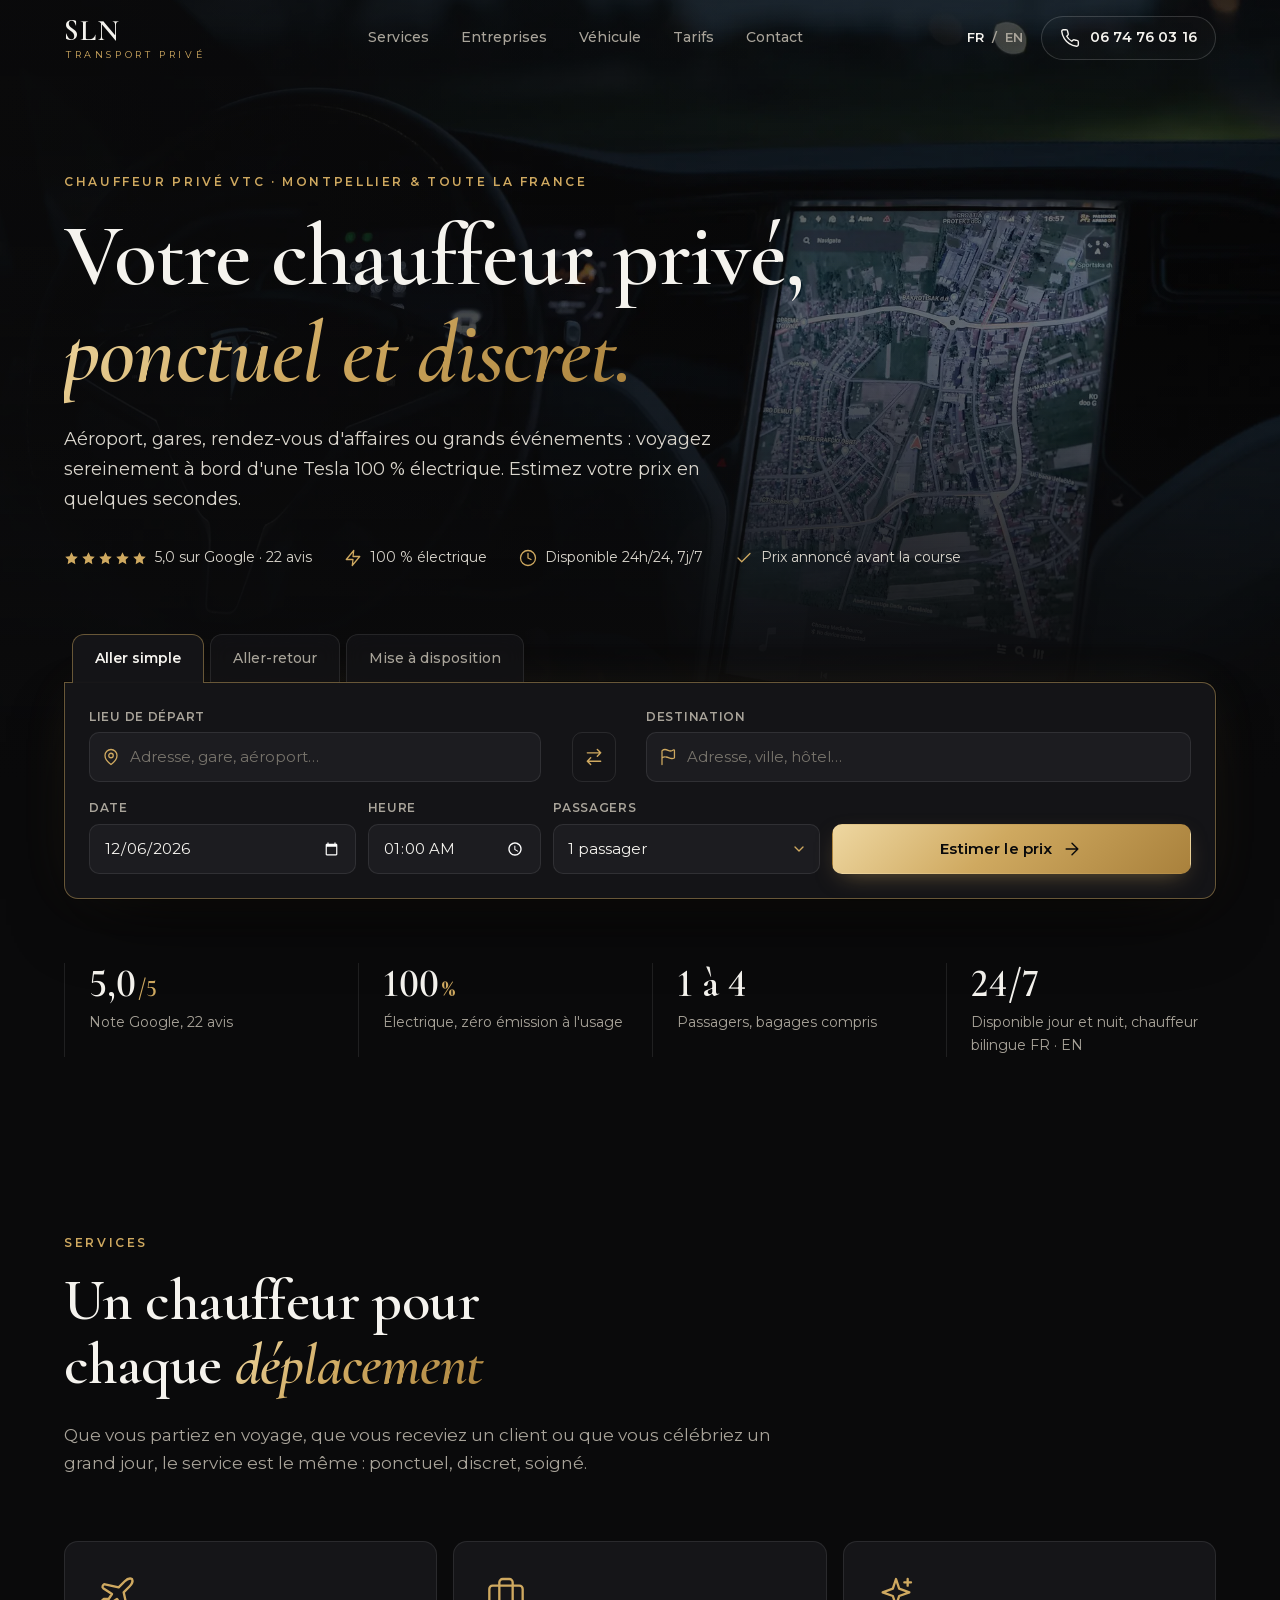
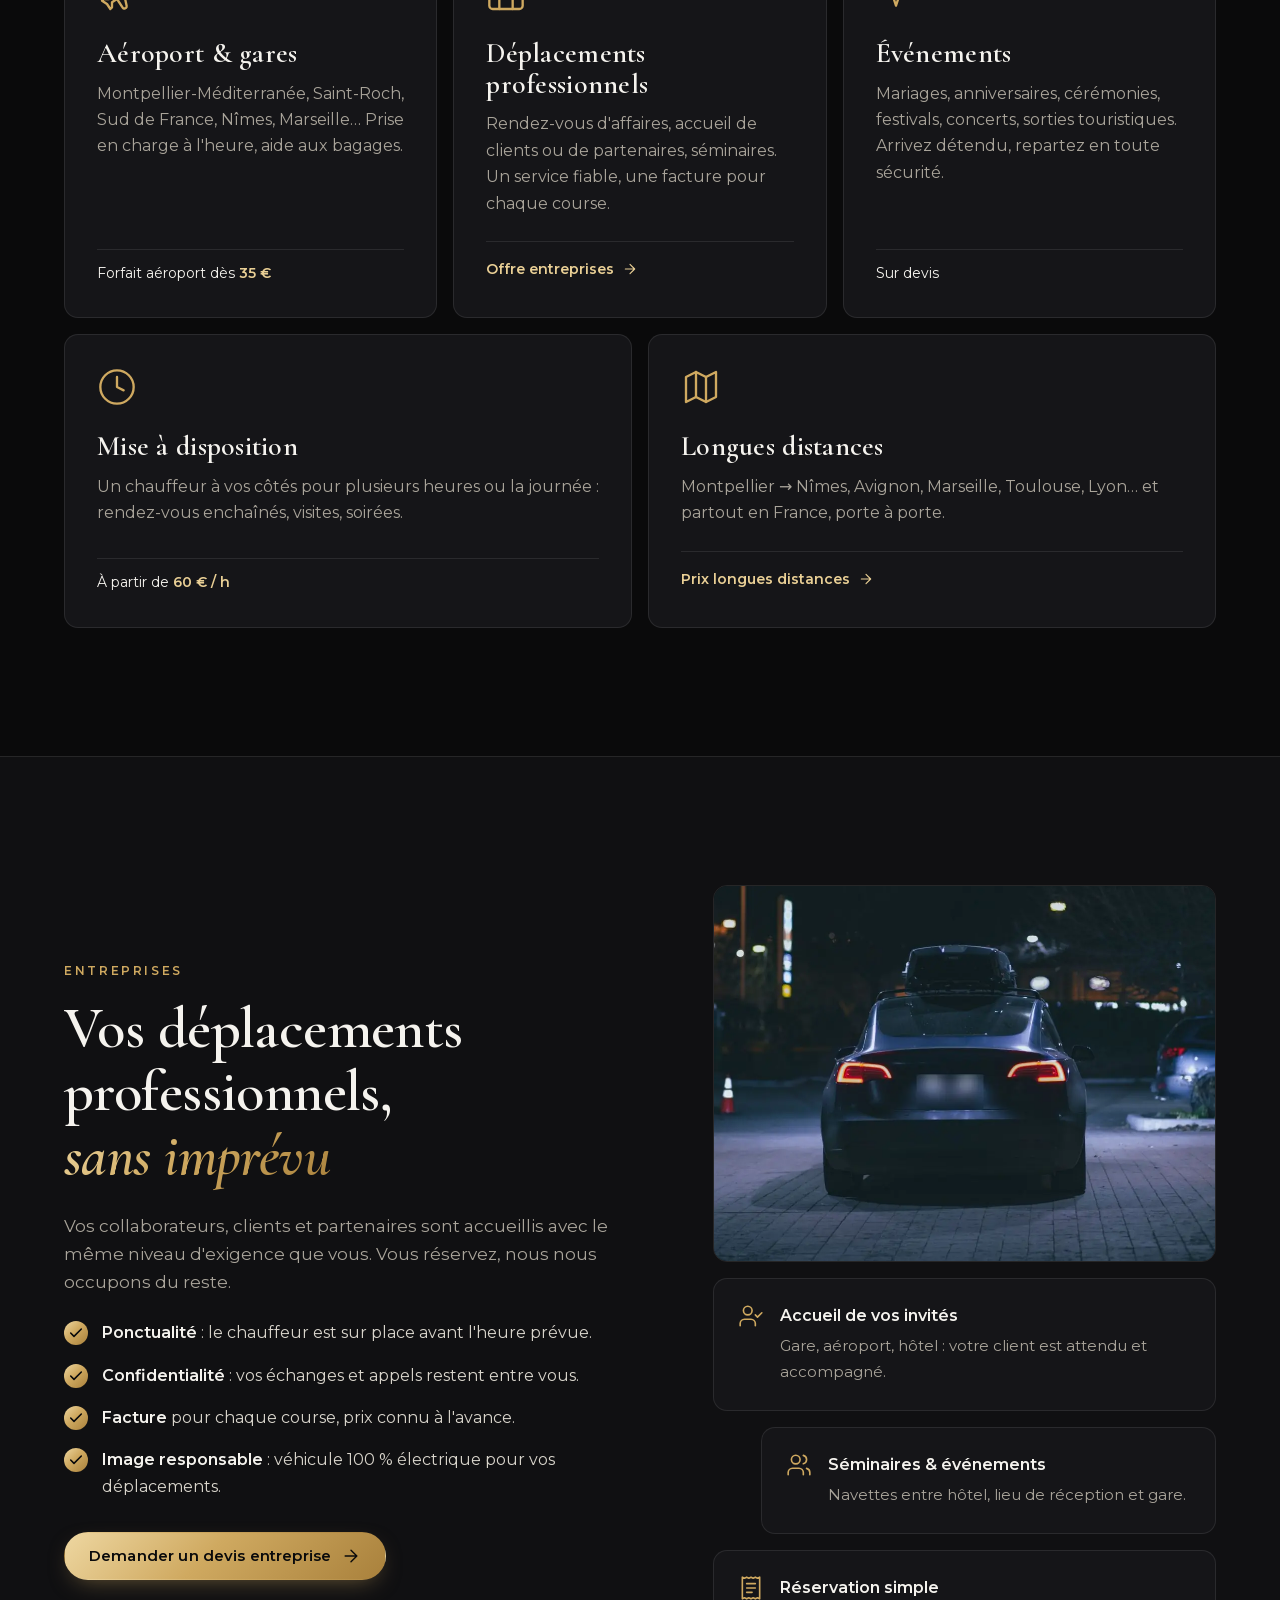
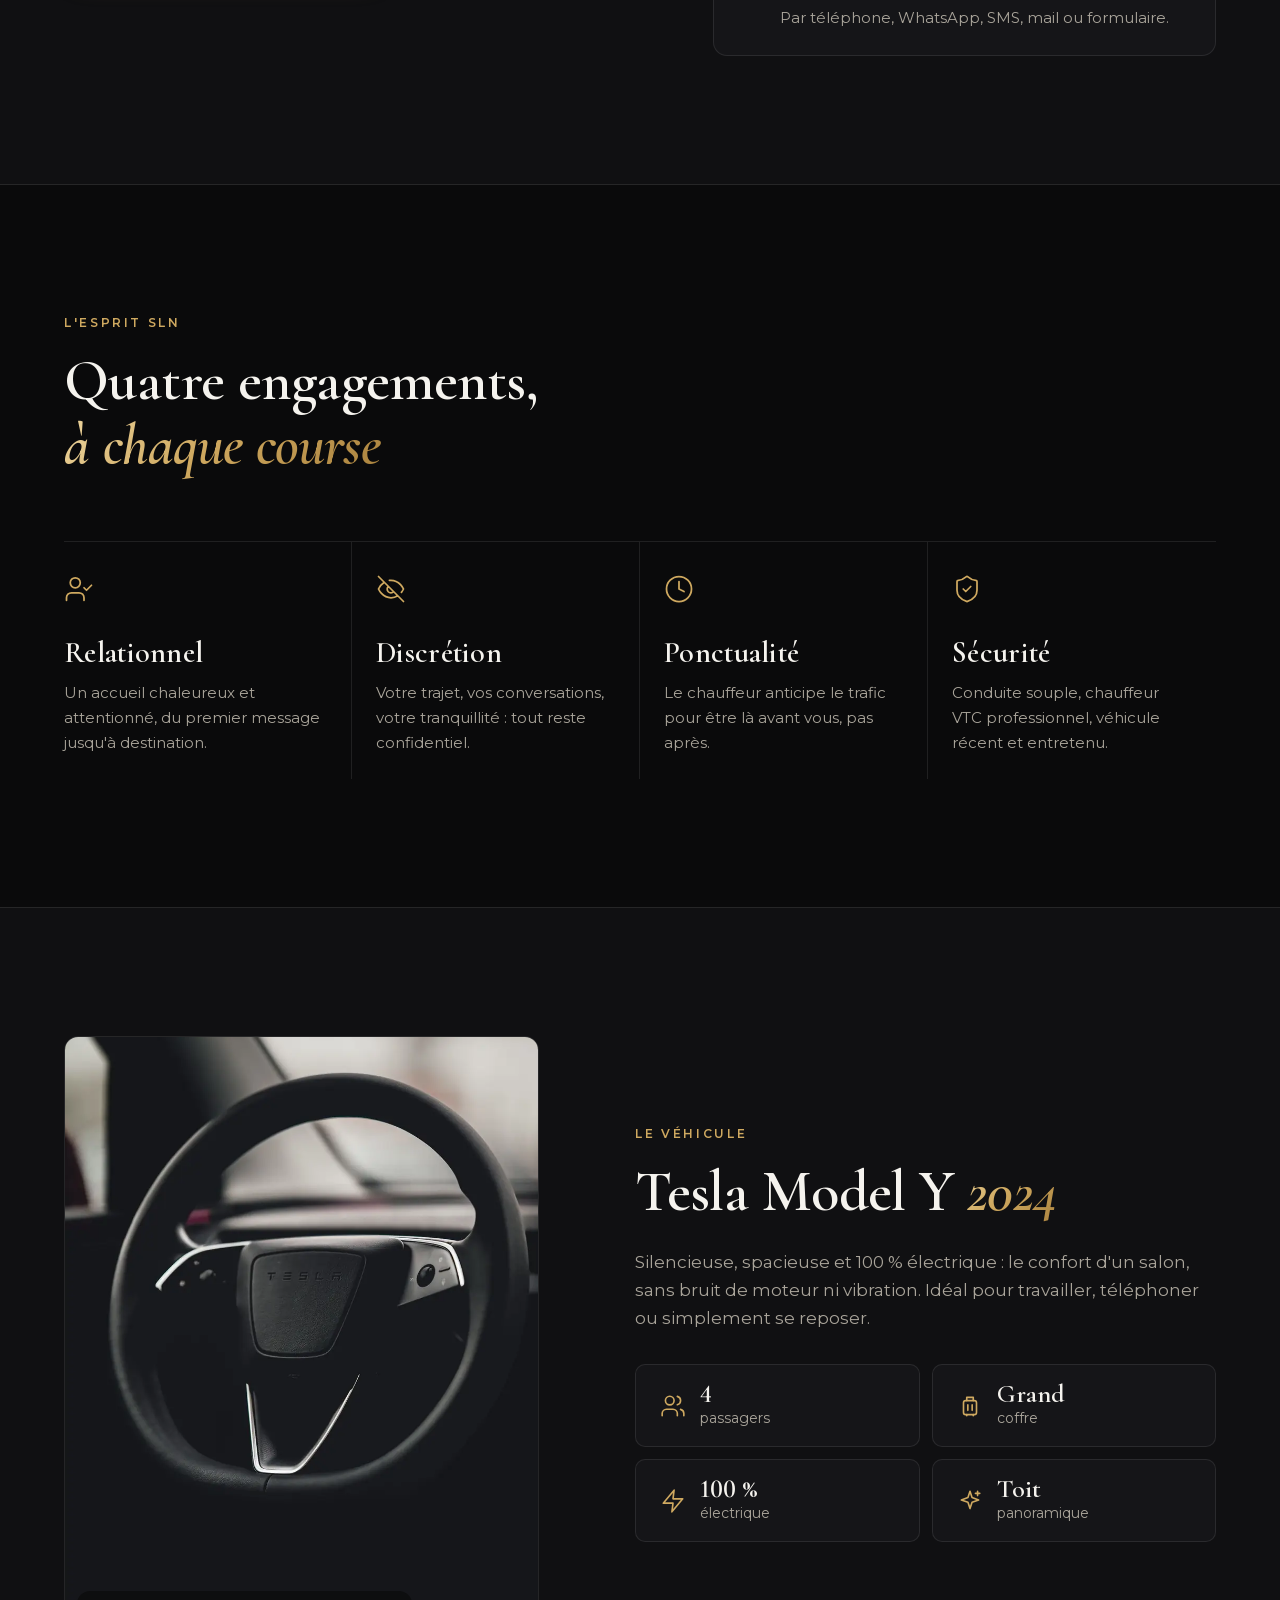
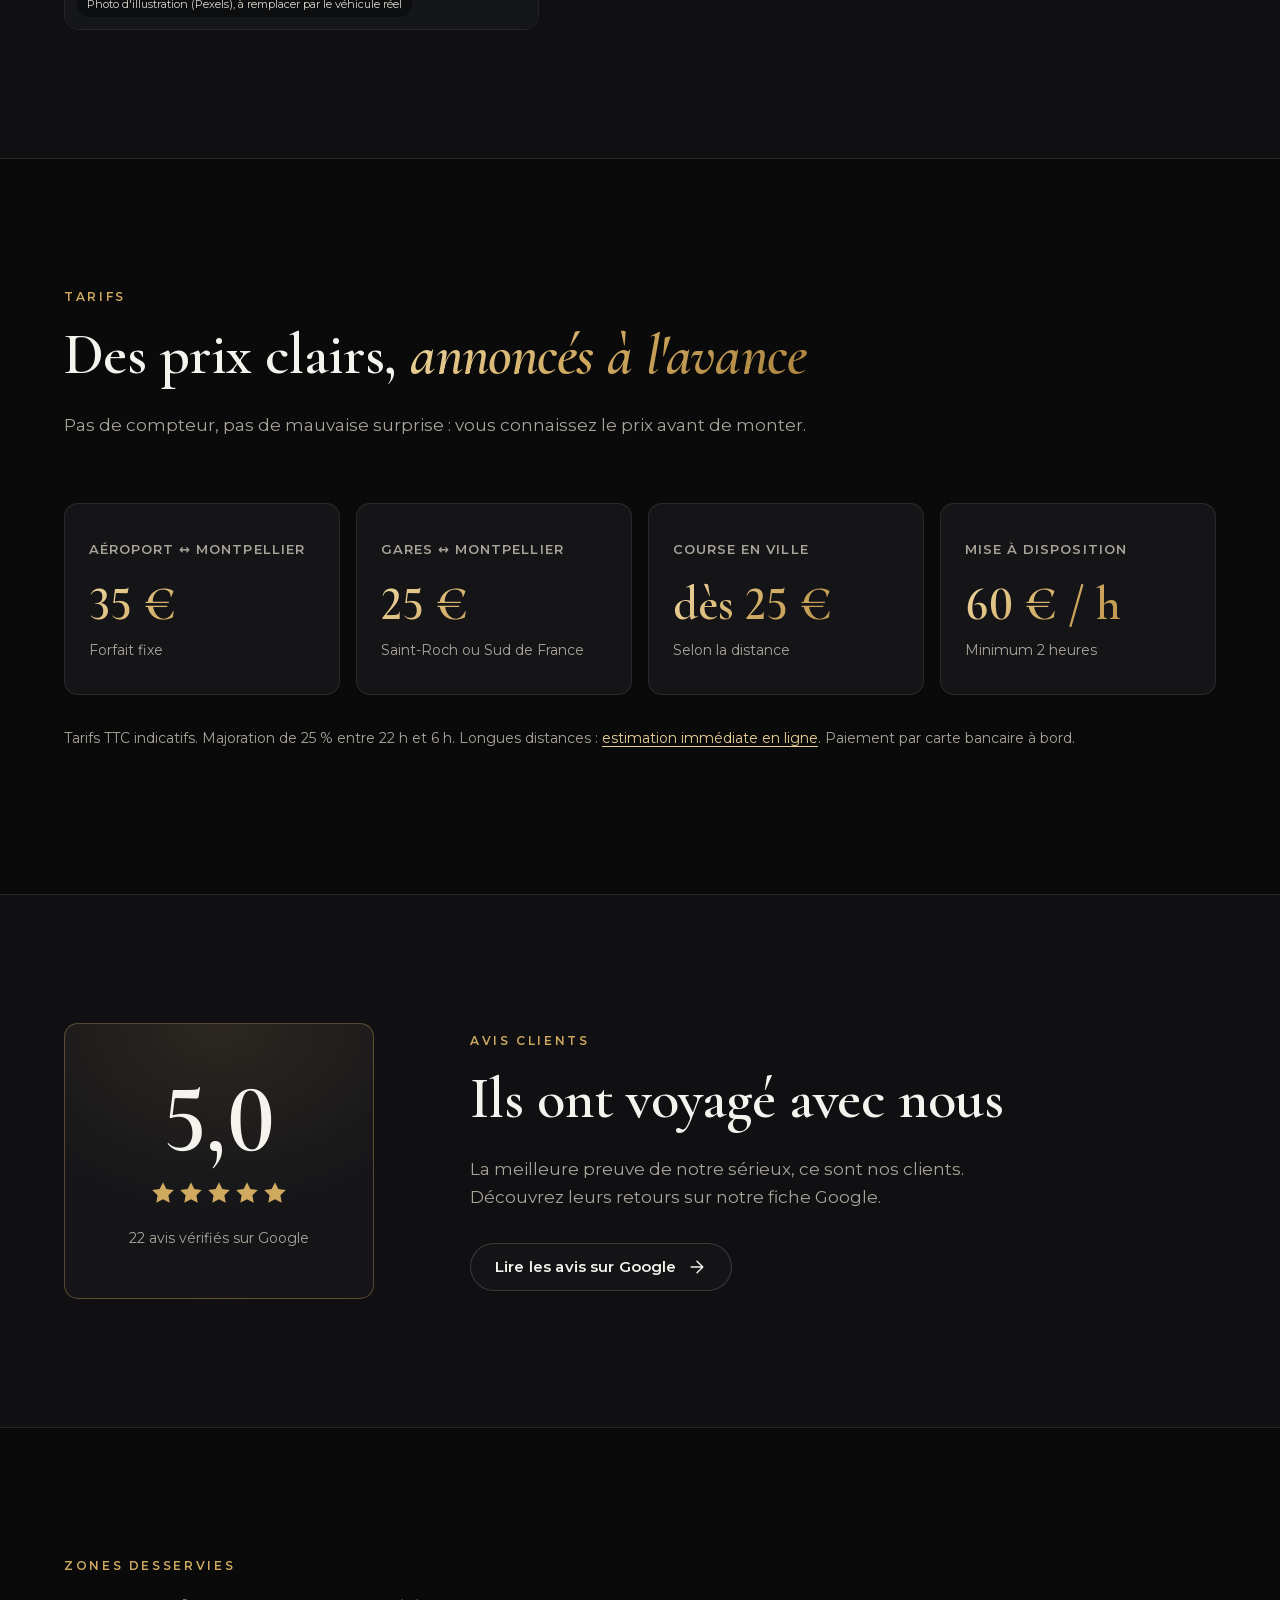
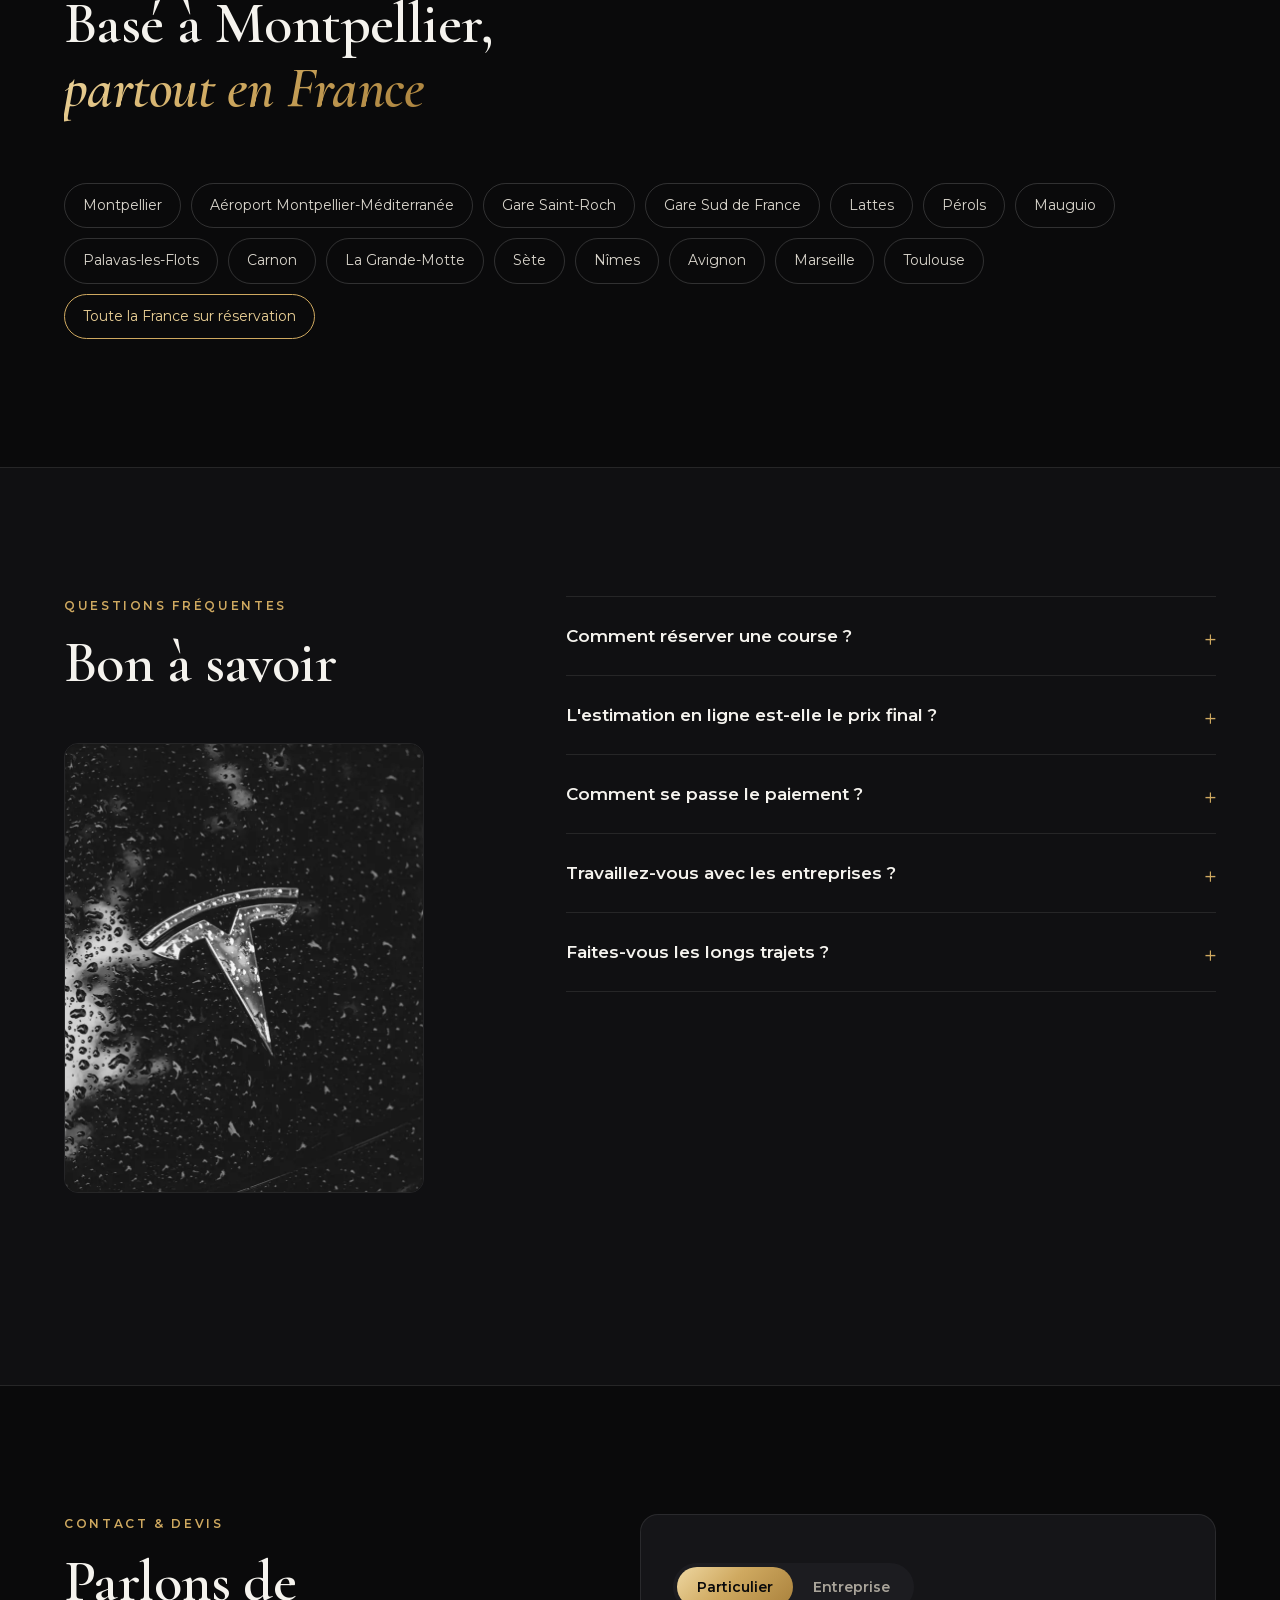
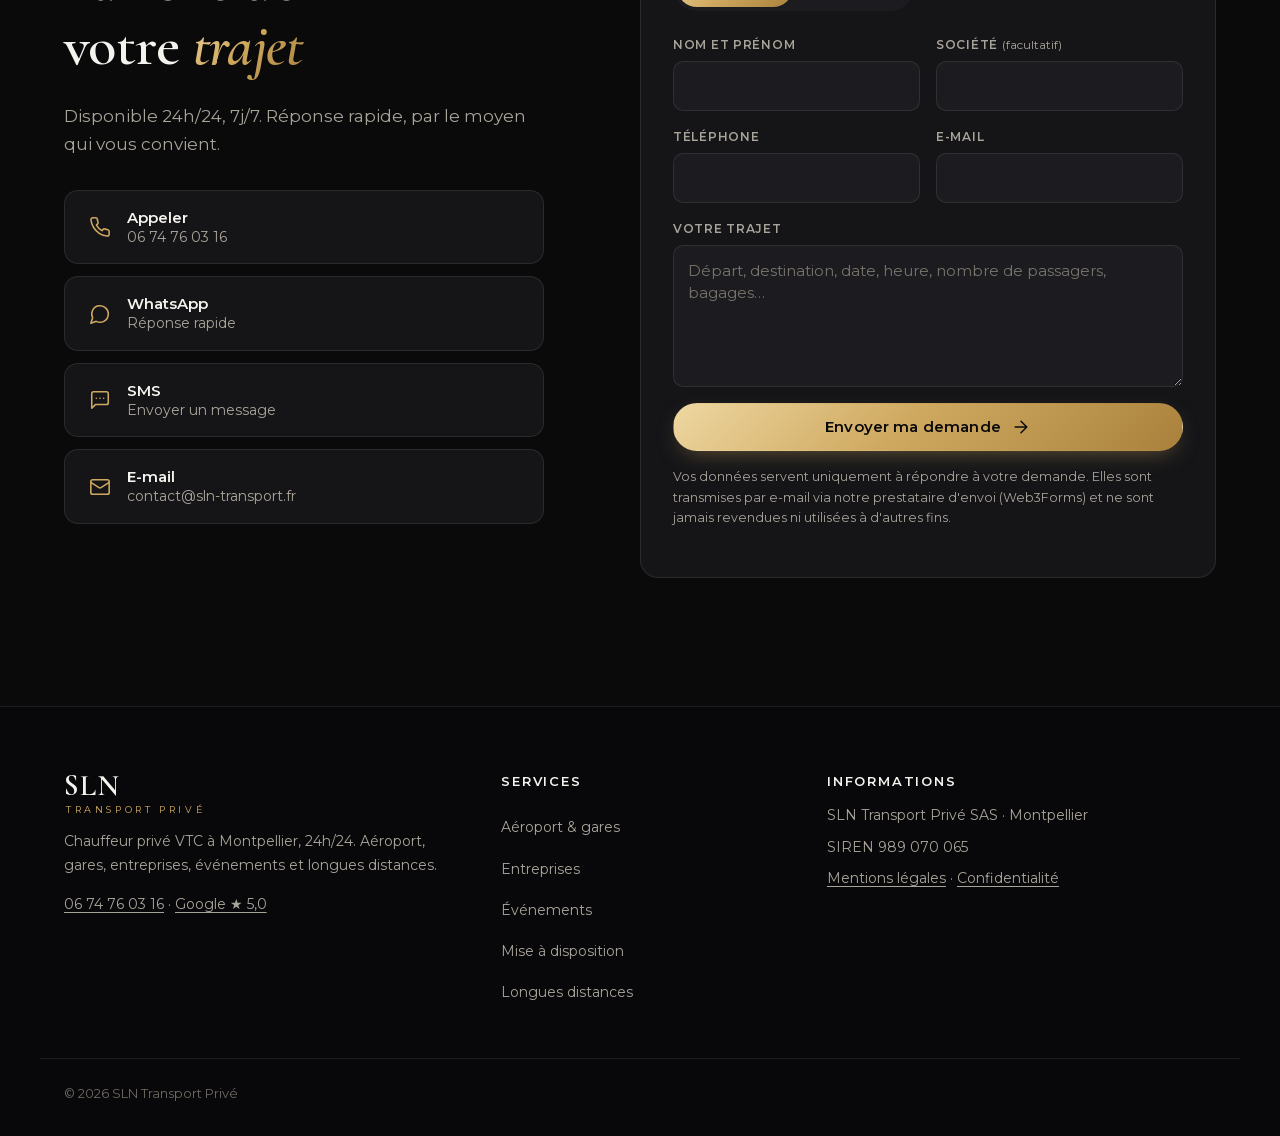
==== index.html @ 9d79cdde "SEO : pages services, mentions légales et confidentialité, données structurées, Open Graph, sitemap," ====
<!doctype html>
<html lang="fr">
<head>
<meta charset="utf-8">
<meta name="viewport" content="width=device-width, initial-scale=1">
<title>VTC Montpellier – Chauffeur privé 24h/24 | SLN Transport Privé</title>
<meta name="description" content="Chauffeur VTC à Montpellier 24h/24 : aéroport (forfait 35 €), gares, entreprises, événements et longues distances en Tesla électrique. Estimez votre prix en ligne.">
<meta name="theme-color" content="#0A0A0B">
<!-- Brouillon en validation : DRAFT = False dans tools/build.py au lancement -->
<meta name="robots" content="noindex, nofollow">
<link rel="canonical" href="https://filbertnkiere.github.io/sln-transport-prive/">
<link rel="alternate" hreflang="fr" href="https://filbertnkiere.github.io/sln-transport-prive/">
<link rel="alternate" hreflang="en" href="https://filbertnkiere.github.io/sln-transport-prive/en/">
<link rel="alternate" hreflang="x-default" href="https://filbertnkiere.github.io/sln-transport-prive/">
<meta property="og:type" content="website">
<meta property="og:site_name" content="SLN Transport Privé">
<meta property="og:locale" content="fr_FR">
<meta property="og:title" content="VTC Montpellier – Chauffeur privé 24h/24 | SLN Transport Privé">
<meta property="og:description" content="Chauffeur VTC à Montpellier 24h/24 : aéroport (forfait 35 €), gares, entreprises, événements et longues distances en Tesla électrique. Estimez votre prix en ligne.">
<meta property="og:url" content="https://filbertnkiere.github.io/sln-transport-prive/">
<meta property="og:image" content="https://filbertnkiere.github.io/sln-transport-prive/img/og-image.jpg">
<meta property="og:image:width" content="1200">
<meta property="og:image:height" content="630">
<meta property="og:image:alt" content="SLN Transport Privé, chauffeur privé VTC à Montpellier">
<meta name="twitter:card" content="summary_large_image">
<link rel="icon" href="favicon.ico" sizes="any">
<link rel="icon" href="favicon.svg" type="image/svg+xml">
<link rel="apple-touch-icon" href="apple-touch-icon.png">
<link rel="manifest" href="site.webmanifest">
<link rel="preload" href="fonts/Montserrat-latin.woff2" as="font" type="font/woff2" crossorigin>
<link rel="preload" href="fonts/CormorantGaramond-latin.woff2" as="font" type="font/woff2" crossorigin>
<link rel="stylesheet" href="css/fonts.css">
<link rel="stylesheet" href="css/style.css">
<link rel="preload" as="image" href="img/hero-mobile.webp" media="(max-width: 900px)">
<link rel="preload" as="image" href="img/hero.webp" media="(min-width: 901px)">
<script type="application/ld+json">
{
 "@context": "https://schema.org",
 "@graph": [
  {
   "@type": "WebSite",
   "@id": "https://filbertnkiere.github.io/sln-transport-prive/#website",
   "url": "https://filbertnkiere.github.io/sln-transport-prive/",
   "name": "SLN Transport Privé",
   "inLanguage": [
    "fr-FR",
    "en"
   ],
   "publisher": {
    "@id": "https://filbertnkiere.github.io/sln-transport-prive/#business"
   }
  },
  {
   "@type": "LocalBusiness",
   "@id": "https://filbertnkiere.github.io/sln-transport-prive/#business",
   "name": "SLN Transport Privé",
   "legalName": "SLN Transport Privé SAS",
   "description": "Chauffeur privé VTC à Montpellier, disponible 24h/24 : transferts aéroport et gares, déplacements professionnels, événements, mise à disposition et longues distances en Tesla Model Y 100 % électrique.",
   "url": "https://filbertnkiere.github.io/sln-transport-prive/",
   "telephone": "+33674760316",
   "image": "https://filbertnkiere.github.io/sln-transport-prive/img/og-image.jpg",
   "logo": "https://filbertnkiere.github.io/sln-transport-prive/img/icon-512.png",
   "priceRange": "€€",
   "currenciesAccepted": "EUR",
   "paymentAccepted": "Carte bancaire",
   "knowsLanguage": [
    "fr",
    "en"
   ],
   "address": {
    "@type": "PostalAddress",
    "addressLocality": "Montpellier",
    "postalCode": "34070",
    "addressRegion": "Occitanie",
    "addressCountry": "FR"
   },
   "geo": {
    "@type": "GeoCoordinates",
    "latitude": 43.6108,
    "longitude": 3.8767
   },
   "openingHoursSpecification": [
    {
     "@type": "OpeningHoursSpecification",
     "dayOfWeek": [
      "Monday",
      "Tuesday",
      "Wednesday",
      "Thursday",
      "Friday",
      "Saturday",
      "Sunday"
     ],
     "opens": "00:00",
     "closes": "23:59"
    }
   ],
   "areaServed": [
    {
     "@type": "City",
     "name": "Montpellier"
    },
    {
     "@type": "City",
     "name": "Lattes"
    },
    {
     "@type": "City",
     "name": "Pérols"
    },
    {
     "@type": "City",
     "name": "Mauguio"
    },
    {
     "@type": "City",
     "name": "Castelnau-le-Lez"
    },
    {
     "@type": "City",
     "name": "Palavas-les-Flots"
    },
    {
     "@type": "City",
     "name": "La Grande-Motte"
    },
    {
     "@type": "City",
     "name": "Sète"
    },
    {
     "@type": "City",
     "name": "Nîmes"
    },
    {
     "@type": "AdministrativeArea",
     "name": "Hérault"
    },
    {
     "@type": "Country",
     "name": "France"
    }
   ],
   "sameAs": [
    "https://share.google/uKCrQxwhXr0P1DarL"
   ],
   "hasOfferCatalog": {
    "@type": "OfferCatalog",
    "name": "Services de chauffeur privé",
    "itemListElement": [
     {
      "@type": "Offer",
      "itemOffered": {
       "@type": "Service",
       "name": "Transfert aéroport Montpellier ↔ Montpellier",
       "url": "https://filbertnkiere.github.io/sln-transport-prive/vtc-aeroport-gare-montpellier/"
      },
      "priceSpecification": {
       "@type": "PriceSpecification",
       "price": 35,
       "priceCurrency": "EUR",
       "minPrice": 35
      }
     },
     {
      "@type": "Offer",
      "itemOffered": {
       "@type": "Service",
       "name": "Transfert gares de Montpellier ↔ Montpellier",
       "url": "https://filbertnkiere.github.io/sln-transport-prive/vtc-aeroport-gare-montpellier/"
      },
      "priceSpecification": {
       "@type": "PriceSpecification",
       "price": 25,
       "priceCurrency": "EUR",
       "minPrice": 25
      }
     },
     {
      "@type": "Offer",
      "itemOffered": {
       "@type": "Service",
       "name": "Course en ville"
      },
      "priceSpecification": {
       "@type": "PriceSpecification",
       "price": 25,
       "priceCurrency": "EUR",
       "minPrice": 25
      }
     },
     {
      "@type": "Offer",
      "itemOffered": {
       "@type": "Service",
       "name": "Mise à disposition d'un chauffeur",
       "url": "https://filbertnkiere.github.io/sln-transport-prive/chauffeur-mise-a-disposition-montpellier/"
      },
      "priceSpecification": {
       "@type": "PriceSpecification",
       "price": 60,
       "priceCurrency": "EUR",
       "minPrice": 60,
       "unitText": "HOUR"
      }
     },
     {
      "@type": "Offer",
      "itemOffered": {
       "@type": "Service",
       "name": "Chauffeur privé pour entreprises",
       "url": "https://filbertnkiere.github.io/sln-transport-prive/chauffeur-prive-entreprise-montpellier/"
      }
     },
     {
      "@type": "Offer",
      "itemOffered": {
       "@type": "Service",
       "name": "Chauffeur pour mariages et événements",
       "url": "https://filbertnkiere.github.io/sln-transport-prive/chauffeur-mariage-evenement-montpellier/"
      }
     },
     {
      "@type": "Offer",
      "itemOffered": {
       "@type": "Service",
       "name": "Transport longue distance",
       "url": "https://filbertnkiere.github.io/sln-transport-prive/vtc-longue-distance-montpellier/"
      }
     }
    ]
   }
  },
  {
   "@type": "FAQPage",
   "mainEntity": [
    {
     "@type": "Question",
     "name": "Comment réserver une course ?",
     "acceptedAnswer": {
      "@type": "Answer",
      "text": "Estimez votre prix en haut de page, puis réservez en un clic sur WhatsApp ou via le formulaire. Vous pouvez aussi appeler, envoyer un SMS ou un e-mail."
     }
    },
    {
     "@type": "Question",
     "name": "L'estimation en ligne est-elle le prix final ?",
     "acceptedAnswer": {
      "@type": "Answer",
      "text": "L'estimation est calculée sur la distance réelle par la route. Le prix définitif vous est confirmé avant la course."
     }
    },
    {
     "@type": "Question",
     "name": "Comment se passe le paiement ?",
     "acceptedAnswer": {
      "@type": "Answer",
      "text": "Par carte bancaire directement à bord, en fin de course."
     }
    },
    {
     "@type": "Question",
     "name": "Travaillez-vous avec les entreprises ?",
     "acceptedAnswer": {
      "@type": "Answer",
      "text": "Oui : rendez-vous d'affaires, accueil de clients, séminaires. Une facture est remise pour chaque course."
     }
    },
    {
     "@type": "Question",
     "name": "Faites-vous les longs trajets ?",
     "acceptedAnswer": {
      "@type": "Answer",
      "text": "Oui, partout en France. Les trajets de plus de 200 km font l'objet d'un devis personnalisé."
     }
    }
   ]
  }
 ]
}
</script>
</head>
<body>

<!-- Icônes (tracé Lucide, licence ISC) -->
<svg width="0" height="0" style="position:absolute" aria-hidden="true">
  <defs>
    <symbol id="i-plane" viewBox="0 0 24 24"><path d="M17.8 19.2 16 11l3.5-3.5C21 6 21.5 4 21 3c-1-.5-3 0-4.5 1.5L13 8 4.8 6.2c-.5-.1-.9.1-1.1.5l-.3.5c-.2.5-.1 1 .3 1.3L9 12l-2 3H4l-1 1 3 2 2 3 1-1v-3l3-2 3.5 5.3c.3.4.8.5 1.3.3l.5-.2c.4-.3.6-.7.5-1.2z"/></symbol>
    <symbol id="i-train" viewBox="0 0 24 24"><rect x="5" y="3" width="14" height="14" rx="3"/><path d="M5 11h14M12 3v8M8 21l2-4M16 21l-2-4"/><circle cx="9" cy="14" r=".6"/><circle cx="15" cy="14" r=".6"/></symbol>
    <symbol id="i-briefcase" viewBox="0 0 24 24"><rect x="2" y="7" width="20" height="14" rx="2"/><path d="M16 21V5a2 2 0 0 0-2-2h-4a2 2 0 0 0-2 2v16"/></symbol>
    <symbol id="i-sparkle" viewBox="0 0 24 24"><path d="M12 3l1.9 5.8L20 11l-6.1 2.2L12 19l-1.9-5.8L4 11l6.1-2.2z"/><path d="M19 3v4M17 5h4"/></symbol>
    <symbol id="i-clock" viewBox="0 0 24 24"><circle cx="12" cy="12" r="10"/><path d="M12 6v6l4 2"/></symbol>
    <symbol id="i-route" viewBox="0 0 24 24"><path d="M3 6l6-3 6 3 6-3v15l-6 3-6-3-6 3z"/><path d="M9 3v15M15 6v15"/></symbol>
    <symbol id="i-phone" viewBox="0 0 24 24"><path d="M22 16.92v3a2 2 0 0 1-2.18 2 19.79 19.79 0 0 1-8.63-3.07 19.5 19.5 0 0 1-6-6 19.79 19.79 0 0 1-3.07-8.67A2 2 0 0 1 4.11 2h3a2 2 0 0 1 2 1.72 12.84 12.84 0 0 0 .7 2.81 2 2 0 0 1-.45 2.11L8.09 9.91a16 16 0 0 0 6 6l1.27-1.27a2 2 0 0 1 2.11-.45 12.84 12.84 0 0 0 2.81.7A2 2 0 0 1 22 16.92z"/></symbol>
    <symbol id="i-chat" viewBox="0 0 24 24"><path d="M7.9 20A9 9 0 1 0 4 16.1L2 22z"/></symbol>
    <symbol id="i-sms" viewBox="0 0 24 24"><path d="M21 15a2 2 0 0 1-2 2H7l-4 4V5a2 2 0 0 1 2-2h14a2 2 0 0 1 2 2z"/><path d="M8 10h.01M12 10h.01M16 10h.01"/></symbol>
    <symbol id="i-mail" viewBox="0 0 24 24"><rect x="2" y="4" width="20" height="16" rx="2"/><path d="m22 7-8.97 5.7a1.94 1.94 0 0 1-2.06 0L2 7"/></symbol>
    <symbol id="i-star" viewBox="0 0 24 24"><path d="M12 2l3.09 6.26L22 9.27l-5 4.87 1.18 6.88L12 17.77l-6.18 3.25L7 14.14 2 9.27l6.91-1.01z"/></symbol>
    <symbol id="i-shield" viewBox="0 0 24 24"><path d="M20 13c0 5-3.5 7.5-7.66 8.95a1 1 0 0 1-.67-.01C7.5 20.5 4 18 4 13V6a1 1 0 0 1 1-1c2 0 4.5-1.2 6.24-2.72a1.17 1.17 0 0 1 1.52 0C14.51 3.81 17 5 19 5a1 1 0 0 1 1 1z"/><path d="m9 12 2 2 4-4"/></symbol>
    <symbol id="i-zap" viewBox="0 0 24 24"><path d="M13 2 3 14h9l-1 8 10-12h-9l1-8z"/></symbol>
    <symbol id="i-users" viewBox="0 0 24 24"><path d="M16 21v-2a4 4 0 0 0-4-4H6a4 4 0 0 0-4 4v2"/><circle cx="9" cy="7" r="4"/><path d="M22 21v-2a4 4 0 0 0-3-3.87M16 3.13a4 4 0 0 1 0 7.75"/></symbol>
    <symbol id="i-luggage" viewBox="0 0 24 24"><rect x="6" y="7" width="12" height="13" rx="2"/><path d="M9 7V4h6v3M10 11v5M14 11v5M9 20v1M15 20v1"/></symbol>
    <symbol id="i-handshake" viewBox="0 0 24 24"><circle cx="9" cy="7" r="4"/><path d="M2 21v-2a4 4 0 0 1 4-4h6a4 4 0 0 1 4 4v2"/><path d="m16 11 2 2 4-4"/></symbol>
    <symbol id="i-eyeoff" viewBox="0 0 24 24"><path d="M9.88 9.88a3 3 0 1 0 4.24 4.24M10.73 5.08A10.43 10.43 0 0 1 12 5c7 0 10 7 10 7a13.16 13.16 0 0 1-1.67 2.68M6.61 6.61A13.53 13.53 0 0 0 2 12s3 7 10 7a9.74 9.74 0 0 0 5.39-1.61M2 2l20 20"/></symbol>
    <symbol id="i-check" viewBox="0 0 24 24"><path d="M20 6 9 17l-5-5"/></symbol>
    <symbol id="i-arrow" viewBox="0 0 24 24"><path d="M5 12h14M12 5l7 7-7 7"/></symbol>
    <symbol id="i-pin" viewBox="0 0 24 24"><path d="M20 10c0 6-8 12-8 12s-8-6-8-12a8 8 0 0 1 16 0z"/><circle cx="12" cy="10" r="3"/></symbol>
    <symbol id="i-flag" viewBox="0 0 24 24"><path d="M4 22V4a1 1 0 0 1 .4-.8A6 6 0 0 1 8 2c3 0 5 2 7.33 2q2 0 3.67-1.33a1 1 0 0 1 1.6.8v9.06a1 1 0 0 1-.4.8A6 6 0 0 1 16.67 14C14.33 14 12.33 12 9.33 12A6 6 0 0 0 4 13.33"/></symbol>
    <symbol id="i-swap" viewBox="0 0 24 24"><path d="m21 16-4 4-4-4M17 20V4M3 8l4-4 4 4M7 4v16"/></symbol>
    <symbol id="i-receipt" viewBox="0 0 24 24"><path d="M4 2v20l2-1 2 1 2-1 2 1 2-1 2 1 2-1 2 1V2l-2 1-2-1-2 1-2-1-2 1-2-1-2 1z"/><path d="M16 8H8M16 12H8M13 16H8"/></symbol>
    <symbol id="i-menu" viewBox="0 0 24 24"><path d="M4 7h16M4 12h16M4 17h16"/></symbol>
    <symbol id="i-x" viewBox="0 0 24 24"><path d="M18 6 6 18M6 6l12 12"/></symbol>
  </defs>
</svg>

<a class="skip" href="#contenu">Aller au contenu</a>

<!-- ============ EN-TÊTE ============ -->
<header class="site-header" id="top">
  <div class="container header-inner">
    <a href="./" class="brand" aria-label="SLN Transport Privé, retour à l'accueil">
      <span class="brand-mark">SLN</span>
      <span class="brand-sub">Transport Privé</span>
    </a>
    <nav class="main-nav" id="main-nav" aria-label="Navigation principale">
      <a href="#services">Services</a>
      <a href="#entreprises">Entreprises</a>
      <a href="#vehicule">Véhicule</a>
      <a href="#tarifs">Tarifs</a>
      <a href="#contact">Contact</a>
    </nav>
    <div class="header-actions">
      <div class="lang" role="group" aria-label="Langue">
        <a href="./" lang="fr" hreflang="fr" aria-current="true">FR</a>
        <span aria-hidden="true">/</span>
        <a href="en/" lang="en" hreflang="en">EN</a>
      </div>
      <a class="btn btn-outline btn-sm js-tel" href="tel:+33674760316">
        <svg class="ic" aria-hidden="true"><use href="#i-phone"/></svg><span class="js-tel-label">06 74 76 03 16</span>
      </a>
      <button class="menu-toggle" type="button" aria-controls="main-nav" aria-expanded="false" aria-label="Ouvrir le menu">
        <svg class="ic" aria-hidden="true"><use href="#i-menu"/></svg>
      </button>
    </div>
  </div>
</header>

<main id="contenu">

<!-- ============ HERO + RÉSERVATION ============ -->
<section class="hero" aria-labelledby="hero-title">
  <div class="hero-media" aria-hidden="true"></div>
  <div class="container hero-content">
    <p class="eyebrow">Chauffeur privé VTC · Montpellier &amp; toute la France</p>
    <h1 id="hero-title">Votre chauffeur privé,<br><em class="gold">ponctuel et discret.</em></h1>
    <p class="hero-lead">Aéroport, gares, rendez-vous d'affaires ou grands événements : voyagez sereinement à bord d'une Tesla 100&nbsp;% électrique. Estimez votre prix en quelques secondes.</p>
    <ul class="hero-proof" aria-label="Engagements">
      <li><span class="stars" aria-hidden="true"><svg><use href="#i-star"/></svg><svg><use href="#i-star"/></svg><svg><use href="#i-star"/></svg><svg><use href="#i-star"/></svg><svg><use href="#i-star"/></svg></span> 5,0 sur Google · 22 avis</li>
      <li><svg class="ic" aria-hidden="true"><use href="#i-zap"/></svg>100 % électrique</li>
      <li><svg class="ic" aria-hidden="true"><use href="#i-clock"/></svg>Disponible 24h/24, 7j/7</li>
      <li><svg class="ic" aria-hidden="true"><use href="#i-check"/></svg>Prix annoncé avant la course</li>
    </ul>
  </div>

  <!-- Module d'estimation -->
  <div class="container booking-wrap" id="reserver">
    <div class="booking">
      <div class="booking-tabs" role="tablist" aria-label="Type de trajet">
        <button role="tab" type="button" id="tab-simple" aria-selected="true" aria-controls="booking-form" data-mode="simple">Aller simple</button>
        <button role="tab" type="button" id="tab-retour" aria-selected="false" aria-controls="booking-form" data-mode="retour" tabindex="-1">Aller-retour</button>
        <button role="tab" type="button" id="tab-dispo" aria-selected="false" aria-controls="booking-form" data-mode="dispo" tabindex="-1">Mise à disposition</button>
      </div>

      <form class="booking-panel" id="booking-form" role="tabpanel" aria-labelledby="tab-simple" novalidate>
        <div class="b-grid">
          <div class="field field-addr">
            <label for="from">Lieu de départ</label>
            <div class="combo">
              <svg class="ic field-ic" aria-hidden="true"><use href="#i-pin"/></svg>
              <input id="from" name="from" type="text" autocomplete="off" placeholder="Adresse, gare, aéroport…" role="combobox" aria-autocomplete="list" aria-expanded="false" aria-controls="from-list" required>
              <ul class="combo-list" id="from-list" role="listbox" aria-label="Suggestions de départ"></ul>
            </div>
          </div>

          <button type="button" class="swap" id="swap" aria-label="Inverser départ et destination">
            <svg class="ic" aria-hidden="true"><use href="#i-swap"/></svg>
          </button>

          <div class="field field-addr" data-hide="dispo">
            <label for="to">Destination</label>
            <div class="combo">
              <svg class="ic field-ic" aria-hidden="true"><use href="#i-flag"/></svg>
              <input id="to" name="to" type="text" autocomplete="off" placeholder="Adresse, ville, hôtel…" role="combobox" aria-autocomplete="list" aria-expanded="false" aria-controls="to-list" required>
              <ul class="combo-list" id="to-list" role="listbox" aria-label="Suggestions de destination"></ul>
            </div>
          </div>

          <div class="field field-hours" data-show="dispo" hidden>
            <label for="hours">Durée</label>
            <select id="hours" name="hours">
              <option value="2">2 heures</option>
              <option value="3">3 heures</option>
              <option value="4">Demi-journée (4 h)</option>
              <option value="6">6 heures</option>
              <option value="8">Journée (8 h)</option>
            </select>
          </div>

          <div class="field field-date">
            <label for="date">Date</label>
            <input id="date" name="date" type="date" required>
          </div>
          <div class="field field-time">
            <label for="time">Heure</label>
            <input id="time" name="time" type="time" step="300" required>
          </div>

          <div class="field field-date" data-show="retour" hidden>
            <label for="date2">Date retour</label>
            <input id="date2" name="date2" type="date">
          </div>
          <div class="field field-time" data-show="retour" hidden>
            <label for="time2">Heure retour</label>
            <input id="time2" name="time2" type="time" step="300">
          </div>

          <div class="field field-pax">
            <label for="pax">Passagers</label>
            <select id="pax" name="pax">
              <option value="1">1 passager</option>
              <option value="2">2 passagers</option>
              <option value="3">3 passagers</option>
              <option value="4">4 passagers</option>
            </select>
          </div>

          <button type="submit" class="btn btn-gold b-submit" id="estimate-btn">
            <span>Estimer le prix</span>
            <svg class="ic" aria-hidden="true"><use href="#i-arrow"/></svg>
          </button>
        </div>

        <p class="b-error" id="b-error" role="alert" hidden></p>

        <div class="b-result" id="b-result" aria-live="polite" hidden>
          <div class="r-price">
            <span class="r-label">Estimation</span>
            <strong id="r-amount">—</strong>
            <span class="r-meta" id="r-meta"></span>
          </div>
          <div class="r-actions">
            <a class="btn btn-gold" id="r-whatsapp" href="#" target="_blank" rel="noopener">
              <svg class="ic" aria-hidden="true"><use href="#i-chat"/></svg>Réserver sur WhatsApp
            </a>
            <a class="btn btn-outline" id="r-form" href="#contact">Envoyer une demande</a>
          </div>
          <p class="r-note" id="r-note">Estimation indicative TTC. Le prix définitif vous est confirmé avant la course.</p>
        </div>
      </form>
    </div>
  </div>
</section>

<!-- ============ BANDEAU CONFIANCE ============ -->
<section class="trust" aria-label="Pourquoi nous faire confiance">
  <div class="container trust-grid">
    <div><strong>5,0<span>/5</span></strong><p>Note Google, 22 avis</p></div>
    <div><strong>100<span>%</span></strong><p>Électrique, zéro émission à l'usage</p></div>
    <div><strong>1 à 4</strong><p>Passagers, bagages compris</p></div>
    <div><strong>24/7</strong><p>Disponible jour et nuit, chauffeur bilingue FR · EN</p></div>
  </div>
</section>

<!-- ============ SERVICES ============ -->
<section class="section" id="services" aria-labelledby="services-title">
  <div class="container">
    <header class="section-head reveal">
      <p class="eyebrow">Services</p>
      <h2 id="services-title">Un chauffeur pour chaque <em class="gold">déplacement</em></h2>
      <p>Que vous partiez en voyage, que vous receviez un client ou que vous célébriez un grand jour, le service est le même : ponctuel, discret, soigné.</p>
    </header>

    <div class="services-grid">
      <article class="card service reveal">
        <svg class="card-ic" aria-hidden="true"><use href="#i-plane"/></svg>
        <h3><a class="card-link" href="vtc-aeroport-gare-montpellier/">Aéroport &amp; gares</a></h3>
        <p>Montpellier-Méditerranée, Saint-Roch, Sud de France, Nîmes, Marseille… Prise en charge à l'heure, aide aux bagages.</p>
        <p class="price-tag">Forfait aéroport dès <b>35 €</b></p>
      </article>
      <article class="card service reveal">
        <svg class="card-ic" aria-hidden="true"><use href="#i-briefcase"/></svg>
        <h3><a class="card-link" href="chauffeur-prive-entreprise-montpellier/">Déplacements professionnels</a></h3>
        <p>Rendez-vous d'affaires, accueil de clients ou de partenaires, séminaires. Un service fiable, une facture pour chaque course.</p>
        <a class="link-arrow" href="chauffeur-prive-entreprise-montpellier/">Offre entreprises <svg class="ic" aria-hidden="true"><use href="#i-arrow"/></svg></a>
      </article>
      <article class="card service reveal">
        <svg class="card-ic" aria-hidden="true"><use href="#i-sparkle"/></svg>
        <h3><a class="card-link" href="chauffeur-mariage-evenement-montpellier/">Événements</a></h3>
        <p>Mariages, anniversaires, cérémonies, festivals, concerts, sorties touristiques. Arrivez détendu, repartez en toute sécurité.</p>
        <p class="price-tag">Sur devis</p>
      </article>
      <article class="card service reveal">
        <svg class="card-ic" aria-hidden="true"><use href="#i-clock"/></svg>
        <h3><a class="card-link" href="chauffeur-mise-a-disposition-montpellier/">Mise à disposition</a></h3>
        <p>Un chauffeur à vos côtés pour plusieurs heures ou la journée : rendez-vous enchaînés, visites, soirées.</p>
        <p class="price-tag">À partir de <b>60 € / h</b></p>
      </article>
      <article class="card service reveal">
        <svg class="card-ic" aria-hidden="true"><use href="#i-route"/></svg>
        <h3><a class="card-link" href="vtc-longue-distance-montpellier/">Longues distances</a></h3>
        <p>Montpellier → Nîmes, Avignon, Marseille, Toulouse, Lyon… et partout en France, porte à porte.</p>
        <a class="link-arrow" href="vtc-longue-distance-montpellier/">Prix longues distances <svg class="ic" aria-hidden="true"><use href="#i-arrow"/></svg></a>
      </article>
    </div>
  </div>
</section>

<!-- ============ ENTREPRISES ============ -->
<section class="section section-alt" id="entreprises" aria-labelledby="pro-title">
  <div class="container split">
    <div class="split-text reveal">
      <p class="eyebrow">Entreprises</p>
      <h2 id="pro-title">Vos déplacements professionnels, <em class="gold">sans imprévu</em></h2>
      <p>Vos collaborateurs, clients et partenaires sont accueillis avec le même niveau d'exigence que vous. Vous réservez, nous nous occupons du reste.</p>
      <ul class="checklist">
        <li><svg class="ic" aria-hidden="true"><use href="#i-check"/></svg><span><b>Ponctualité</b> : le chauffeur est sur place avant l'heure prévue.</span></li>
        <li><svg class="ic" aria-hidden="true"><use href="#i-check"/></svg><span><b>Confidentialité</b> : vos échanges et appels restent entre vous.</span></li>
        <li><svg class="ic" aria-hidden="true"><use href="#i-check"/></svg><span><b>Facture</b> pour chaque course, prix connu à l'avance.</span></li>
        <li><svg class="ic" aria-hidden="true"><use href="#i-check"/></svg><span><b>Image responsable</b> : véhicule 100 % électrique pour vos déplacements.</span></li>
      </ul>
      <a class="btn btn-gold" href="#contact" data-client="pro">Demander un devis entreprise <svg class="ic" aria-hidden="true"><use href="#i-arrow"/></svg></a>
    </div>
    <div class="split-cards reveal">
      <figure class="pro-media"><img src="img/nuit.webp" alt="Tesla noire à l'arrêt de nuit, feux arrière allumés" width="1000" height="750" loading="lazy" decoding="async"></figure>
      <div class="mini"><svg class="ic" aria-hidden="true"><use href="#i-handshake"/></svg><div><b>Accueil de vos invités</b><span>Gare, aéroport, hôtel : votre client est attendu et accompagné.</span></div></div>
      <div class="mini"><svg class="ic" aria-hidden="true"><use href="#i-users"/></svg><div><b>Séminaires &amp; événements</b><span>Navettes entre hôtel, lieu de réception et gare.</span></div></div>
      <div class="mini"><svg class="ic" aria-hidden="true"><use href="#i-receipt"/></svg><div><b>Réservation simple</b><span>Par téléphone, WhatsApp, SMS, mail ou formulaire.</span></div></div>
    </div>
  </div>
</section>

<!-- ============ VALEURS ============ -->
<section class="section" aria-labelledby="values-title">
  <div class="container">
    <header class="section-head reveal">
      <p class="eyebrow">L'esprit SLN</p>
      <h2 id="values-title">Quatre engagements, <em class="gold">à chaque course</em></h2>
    </header>
    <div class="values-grid">
      <div class="value reveal"><svg class="ic" aria-hidden="true"><use href="#i-handshake"/></svg><h3>Relationnel</h3><p>Un accueil chaleureux et attentionné, du premier message jusqu'à destination.</p></div>
      <div class="value reveal"><svg class="ic" aria-hidden="true"><use href="#i-eyeoff"/></svg><h3>Discrétion</h3><p>Votre trajet, vos conversations, votre tranquillité : tout reste confidentiel.</p></div>
      <div class="value reveal"><svg class="ic" aria-hidden="true"><use href="#i-clock"/></svg><h3>Ponctualité</h3><p>Le chauffeur anticipe le trafic pour être là avant vous, pas après.</p></div>
      <div class="value reveal"><svg class="ic" aria-hidden="true"><use href="#i-shield"/></svg><h3>Sécurité</h3><p>Conduite souple, chauffeur VTC professionnel, véhicule récent et entretenu.</p></div>
    </div>
  </div>
</section>

<!-- ============ VÉHICULE ============ -->
<section class="section section-alt" id="vehicule" aria-labelledby="car-title">
  <div class="container split split-car">
    <figure class="car-media reveal">
      <img src="img/vehicule.webp" alt="Volant d'une Tesla dans un habitacle sombre" width="900" height="1350" loading="lazy" decoding="async">
      <figcaption>Photo d'illustration (Pexels), à remplacer par le véhicule réel</figcaption>
    </figure>
    <div class="split-text reveal">
      <p class="eyebrow">Le véhicule</p>
      <h2 id="car-title">Tesla Model Y <em class="gold">2024</em></h2>
      <p>Silencieuse, spacieuse et 100 % électrique : le confort d'un salon, sans bruit de moteur ni vibration. Idéal pour travailler, téléphoner ou simplement se reposer.</p>
      <ul class="specs">
        <li><svg class="ic" aria-hidden="true"><use href="#i-users"/></svg><b>4</b><span>passagers</span></li>
        <li><svg class="ic" aria-hidden="true"><use href="#i-luggage"/></svg><b>Grand</b><span>coffre</span></li>
        <li><svg class="ic" aria-hidden="true"><use href="#i-zap"/></svg><b>100 %</b><span>électrique</span></li>
        <li><svg class="ic" aria-hidden="true"><use href="#i-sparkle"/></svg><b>Toit</b><span>panoramique</span></li>
      </ul>
    </div>
  </div>
</section>

<!-- ============ TARIFS ============ -->
<section class="section" id="tarifs" aria-labelledby="tarifs-title">
  <div class="container">
    <header class="section-head reveal">
      <p class="eyebrow">Tarifs</p>
      <h2 id="tarifs-title">Des prix clairs, <em class="gold">annoncés à l'avance</em></h2>
      <p>Pas de compteur, pas de mauvaise surprise : vous connaissez le prix avant de monter.</p>
    </header>
    <div class="prices-grid">
      <div class="price-card reveal"><span>Aéroport ↔ Montpellier</span><strong>35 €</strong><p>Forfait fixe</p></div>
      <div class="price-card reveal"><span>Gares ↔ Montpellier</span><strong>25 €</strong><p>Saint-Roch ou Sud de France</p></div>
      <div class="price-card reveal"><span>Course en ville</span><strong>dès 25 €</strong><p>Selon la distance</p></div>
      <div class="price-card reveal"><span>Mise à disposition</span><strong>60 € / h</strong><p>Minimum 2 heures</p></div>
    </div>
    <p class="prices-note reveal">Tarifs TTC indicatifs. Majoration de 25 % entre 22 h et 6 h. Longues distances : <a href="#reserver">estimation immédiate en ligne</a>. Paiement par carte bancaire à bord.</p>
  </div>
</section>

<!-- ============ AVIS ============ -->
<section class="section section-alt" id="avis" aria-labelledby="avis-title">
  <div class="container reviews reveal">
    <div class="rating-big">
      <strong>5,0</strong>
      <span class="stars stars-lg" aria-hidden="true"><svg><use href="#i-star"/></svg><svg><use href="#i-star"/></svg><svg><use href="#i-star"/></svg><svg><use href="#i-star"/></svg><svg><use href="#i-star"/></svg></span>
      <p>22 avis vérifiés sur Google</p>
    </div>
    <div class="reviews-text">
      <p class="eyebrow">Avis clients</p>
      <h2 id="avis-title">Ils ont voyagé avec nous</h2>
      <p>La meilleure preuve de notre sérieux, ce sont nos clients. Découvrez leurs retours sur notre fiche Google.</p>
      <!-- À intégrer : 3 témoignages réels (prénom + type de trajet) avec l'accord des clients -->
      <a class="btn btn-outline js-google" href="#" target="_blank" rel="noopener">Lire les avis sur Google <svg class="ic" aria-hidden="true"><use href="#i-arrow"/></svg></a>
    </div>
  </div>
</section>

<!-- ============ ZONES ============ -->
<section class="section" aria-labelledby="zones-title">
  <div class="container">
    <header class="section-head reveal">
      <p class="eyebrow">Zones desservies</p>
      <h2 id="zones-title">Basé à Montpellier, <em class="gold">partout en France</em></h2>
    </header>
    <ul class="chips reveal">
      <li>Montpellier</li><li>Aéroport Montpellier-Méditerranée</li><li>Gare Saint-Roch</li><li>Gare Sud de France</li>
      <li>Lattes</li><li>Pérols</li><li>Mauguio</li><li>Palavas-les-Flots</li><li>Carnon</li><li>La Grande-Motte</li>
      <li>Sète</li><li>Nîmes</li><li>Avignon</li><li>Marseille</li><li>Toulouse</li><li class="chip-gold">Toute la France sur réservation</li>
    </ul>
  </div>
</section>

<!-- ============ FAQ ============ -->
<section class="section section-alt" id="faq" aria-labelledby="faq-title">
  <div class="container faq-wrap">
    <header class="section-head reveal">
      <p class="eyebrow">Questions fréquentes</p>
      <h2 id="faq-title">Bon à savoir</h2>
      <figure class="faq-media"><img src="img/pluie.webp" alt="Logo Tesla chromé sous la pluie" width="720" height="900" loading="lazy" decoding="async"></figure>
    </header>
    <div class="faq reveal">
      <details>
        <summary>Comment réserver une course ?</summary>
        <p>Estimez votre prix en haut de page, puis réservez en un clic sur WhatsApp ou via le formulaire. Vous pouvez aussi appeler, envoyer un SMS ou un e-mail. Chaque réservation est confirmée personnellement.</p>
      </details>
      <details>
        <summary>L'estimation en ligne est-elle le prix final ?</summary>
        <p>L'estimation est calculée sur la distance réelle par la route. Le prix définitif vous est confirmé avant la course et ne change plus ensuite.</p>
      </details>
      <details>
        <summary>Comment se passe le paiement ?</summary>
        <p>Par carte bancaire directement à bord, en fin de course.</p>
      </details>
      <details>
        <summary>Travaillez-vous avec les entreprises ?</summary>
        <p>Oui, c'est une grande partie de notre activité : rendez-vous d'affaires, accueil de clients, séminaires. Une facture est remise pour chaque course.</p>
      </details>
      <details>
        <summary>Faites-vous les longs trajets ?</summary>
        <p>Oui, partout en France. Les trajets de plus de 200 km font l'objet d'un devis personnalisé.</p>
      </details>
    </div>
  </div>
</section>

<!-- ============ CONTACT ============ -->
<section class="section" id="contact" aria-labelledby="contact-title">
  <div class="container contact">
    <div class="contact-direct reveal">
      <p class="eyebrow">Contact &amp; devis</p>
      <h2 id="contact-title">Parlons de votre <em class="gold">trajet</em></h2>
      <p>Disponible 24h/24, 7j/7. Réponse rapide, par le moyen qui vous convient.</p>
      <ul class="contact-list">
        <li><a class="js-tel" href="tel:+33674760316"><svg class="ic" aria-hidden="true"><use href="#i-phone"/></svg><span><b>Appeler</b><span class="js-tel-label">06 74 76 03 16</span></span></a></li>
        <li><a class="js-wa" href="#" target="_blank" rel="noopener"><svg class="ic" aria-hidden="true"><use href="#i-chat"/></svg><span><b>WhatsApp</b>Réponse rapide</span></a></li>
        <li><a class="js-sms" href="sms:+33674760316"><svg class="ic" aria-hidden="true"><use href="#i-sms"/></svg><span><b>SMS</b>Envoyer un message</span></a></li>
        <li><a class="js-mail" href="mailto:contact@sln-transport.fr"><svg class="ic" aria-hidden="true"><use href="#i-mail"/></svg><span><b>E-mail</b><span class="js-mail-label">contact@sln-transport.fr</span></span></a></li>
      </ul>
    </div>

    <form class="contact-form reveal" id="contact-form" novalidate>
      <fieldset class="seg">
        <legend class="sr-only">Vous êtes</legend>
        <label><input type="radio" name="client" value="Particulier" checked><span>Particulier</span></label>
        <label><input type="radio" name="client" value="Entreprise"><span>Entreprise</span></label>
      </fieldset>
      <div class="f-row">
        <div class="field"><label for="c-name">Nom et prénom</label><input id="c-name" name="name" type="text" autocomplete="name" required></div>
        <div class="field"><label for="c-company">Société <span class="opt">(facultatif)</span></label><input id="c-company" name="company" type="text" autocomplete="organization"></div>
      </div>
      <div class="f-row">
        <div class="field"><label for="c-phone">Téléphone</label><input id="c-phone" name="phone" type="tel" autocomplete="tel" required></div>
        <div class="field"><label for="c-email">E-mail</label><input id="c-email" name="email" type="email" autocomplete="email"></div>
      </div>
      <div class="field"><label for="c-trip">Votre trajet</label><textarea id="c-trip" name="trip" rows="5" placeholder="Départ, destination, date, heure, nombre de passagers, bagages…" required></textarea></div>
      <!-- Anti-spam : champ invisible, les robots le cochent -->
      <input type="checkbox" name="botcheck" class="hp" tabindex="-1" autocomplete="off" aria-hidden="true">
      <p class="f-error" id="f-error" role="alert" hidden></p>
      <button type="submit" class="btn btn-gold btn-block" id="f-submit"><span>Envoyer ma demande</span> <svg class="ic" aria-hidden="true"><use href="#i-arrow"/></svg></button>
      <p class="f-legal">Vos données servent uniquement à répondre à votre demande. Elles sont transmises par e-mail via notre prestataire d'envoi (Web3Forms) et ne sont jamais revendues ni utilisées à d'autres fins.</p>
      <div class="f-success" id="f-success" role="status" tabindex="-1" hidden>
        <svg class="ic" aria-hidden="true"><use href="#i-check"/></svg>
        <h3>Demande envoyée</h3>
        <p>Merci, votre demande a bien été reçue. Vous serez recontacté très rapidement pour confirmer votre trajet et son prix.</p>
        <p class="f-success-alt">Pressé ? <a class="js-wa" href="#" target="_blank" rel="noopener">Écrivez sur WhatsApp</a> ou <a class="js-tel" href="tel:+33674760316">appelez directement</a>.</p>
      </div>
    </form>
  </div>
</section>

</main>

<!-- ============ PIED DE PAGE ============ -->
<footer class="site-footer">
  <div class="container footer-grid">
    <div>
      <a href="./" class="brand"><span class="brand-mark">SLN</span><span class="brand-sub">Transport Privé</span></a>
      <p>Chauffeur privé VTC à Montpellier, 24h/24. Aéroport, gares, entreprises, événements et longues distances.</p>
      <p><a class="js-tel" href="tel:+33674760316">06 74 76 03 16</a> · <a href="https://share.google/uKCrQxwhXr0P1DarL" target="_blank" rel="noopener">Google ★ 5,0</a></p>
    </div>
    <nav aria-label="Services">
      <p class="foot-title">Services</p>
      <a href="vtc-aeroport-gare-montpellier/">Aéroport & gares</a><a href="chauffeur-prive-entreprise-montpellier/">Entreprises</a><a href="chauffeur-mariage-evenement-montpellier/">Événements</a><a href="chauffeur-mise-a-disposition-montpellier/">Mise à disposition</a><a href="vtc-longue-distance-montpellier/">Longues distances</a>
    </nav>
    <div class="footer-legal">
      <p class="foot-title">Informations</p>
      <p>SLN Transport Privé SAS · Montpellier</p>
      <p>SIREN 989 070 065</p>
      <p><a href="mentions-legales/">Mentions légales</a> · <a href="confidentialite/">Confidentialité</a></p>
    </div>
  </div>
  <p class="container copyright">© <span id="year">2026</span> SLN Transport Privé</p>
</footer>

<!-- Barre d'action mobile -->
<nav class="mobile-bar" aria-label="Contact rapide">
  <a class="js-tel" href="tel:+33674760316"><svg class="ic" aria-hidden="true"><use href="#i-phone"/></svg>Appeler</a>
  <a class="js-wa" href="#" target="_blank" rel="noopener"><svg class="ic" aria-hidden="true"><use href="#i-chat"/></svg>WhatsApp</a>
  <a class="mb-gold" href="#reserver"><svg class="ic" aria-hidden="true"><use href="#i-arrow"/></svg>Estimer</a>
</nav>

<script src="js/main.js" defer></script>
</body>
</html>
---- css/fonts.css ----
/* Polices auto-hébergées (Google Fonts, licence OFL) — fichiers variables */
@font-face { font-family: 'Cormorant Garamond'; font-style: italic; font-weight: 500 600; font-display: swap; src: url('../fonts/CormorantGaramond-italic-latin-ext.woff2') format('woff2'); unicode-range: U+0100-02BA, U+02BD-02C5, U+02C7-02CC, U+02CE-02D7, U+02DD-02FF, U+0304, U+0308, U+0329, U+1D00-1DBF, U+1E00-1E9F, U+1EF2-1EFF, U+2020, U+20A0-20AB, U+20AD-20C4, U+2113, U+2C60-2C7F, U+A720-A7FF; }
@font-face { font-family: 'Cormorant Garamond'; font-style: italic; font-weight: 500 600; font-display: swap; src: url('../fonts/CormorantGaramond-italic-latin.woff2') format('woff2'); unicode-range: U+0000-00FF, U+0131, U+0152-0153, U+02BB-02BC, U+02C6, U+02DA, U+02DC, U+0304, U+0308, U+0329, U+2000-206F, U+20AC, U+2122, U+2191, U+2193, U+2212, U+2215, U+FEFF, U+FFFD; }
@font-face { font-family: 'Cormorant Garamond'; font-style: normal; font-weight: 500 600; font-display: swap; src: url('../fonts/CormorantGaramond-latin-ext.woff2') format('woff2'); unicode-range: U+0100-02BA, U+02BD-02C5, U+02C7-02CC, U+02CE-02D7, U+02DD-02FF, U+0304, U+0308, U+0329, U+1D00-1DBF, U+1E00-1E9F, U+1EF2-1EFF, U+2020, U+20A0-20AB, U+20AD-20C4, U+2113, U+2C60-2C7F, U+A720-A7FF; }
@font-face { font-family: 'Cormorant Garamond'; font-style: normal; font-weight: 500 600; font-display: swap; src: url('../fonts/CormorantGaramond-latin.woff2') format('woff2'); unicode-range: U+0000-00FF, U+0131, U+0152-0153, U+02BB-02BC, U+02C6, U+02DA, U+02DC, U+0304, U+0308, U+0329, U+2000-206F, U+20AC, U+2122, U+2191, U+2193, U+2212, U+2215, U+FEFF, U+FFFD; }
@font-face { font-family: 'Montserrat'; font-style: normal; font-weight: 400 600; font-display: swap; src: url('../fonts/Montserrat-latin-ext.woff2') format('woff2'); unicode-range: U+0100-02BA, U+02BD-02C5, U+02C7-02CC, U+02CE-02D7, U+02DD-02FF, U+0304, U+0308, U+0329, U+1D00-1DBF, U+1E00-1E9F, U+1EF2-1EFF, U+2020, U+20A0-20AB, U+20AD-20C4, U+2113, U+2C60-2C7F, U+A720-A7FF; }
@font-face { font-family: 'Montserrat'; font-style: normal; font-weight: 400 600; font-display: swap; src: url('../fonts/Montserrat-latin.woff2') format('woff2'); unicode-range: U+0000-00FF, U+0131, U+0152-0153, U+02BB-02BC, U+02C6, U+02DA, U+02DC, U+0304, U+0308, U+0329, U+2000-206F, U+20AC, U+2122, U+2191, U+2193, U+2212, U+2215, U+FEFF, U+FFFD; }
---- css/style.css ----
/* =========================================================
   SLN Transport Privé — feuille de style
   Direction : Dark (OLED) premium · noir profond + doré champagne
   Typo : Cormorant Garamond (titres) + Montserrat (texte)
   ========================================================= */

:root {
  /* Couleurs (tokens sémantiques) */
  --bg: #0A0A0B;
  --bg-alt: #101012;
  --surface: #151518;
  --surface-2: #1C1C20;
  --border: rgba(255, 255, 255, 0.09);
  --border-strong: rgba(255, 255, 255, 0.16);
  --text: #F5F3EE;
  --muted: #A9A49A;          /* contraste ≈ 7.6:1 sur --bg */
  --gold: #CFA960;
  --gold-light: #E9CF95;
  --gold-dark: #A9813C;
  --gold-grad: linear-gradient(135deg, #EED7A1 0%, #CFA960 45%, #A9813C 100%);
  --on-gold: #0A0A0B;
  --danger: #F08A7E;
  --focus: #E9CF95;

  /* Typo */
  --font-display: "Cormorant Garamond", Georgia, serif;
  --font-body: "Montserrat", system-ui, -apple-system, sans-serif;

  /* Espacements (densité spacieuse) */
  --s-1: 4px; --s-2: 8px; --s-3: 12px; --s-4: 16px; --s-5: 24px;
  --s-6: 32px; --s-7: 48px; --s-8: 64px; --s-9: 96px; --s-10: 128px;

  --radius: 14px;
  --radius-sm: 10px;
  --container: 1200px;
  --header-h: 76px;
  --ease: cubic-bezier(.2, .7, .2, 1);
}

/* ---------- Base ---------- */
*, *::before, *::after { box-sizing: border-box; }
html { scroll-behavior: smooth; scroll-padding-top: calc(var(--header-h) + 8px); -webkit-text-size-adjust: 100%; }
body {
  margin: 0;
  background: var(--bg);
  color: var(--text);
  font-family: var(--font-body);
  font-size: 16px;
  line-height: 1.65;
  -webkit-font-smoothing: antialiased;
  overflow-x: hidden;
}
img { max-width: 100%; display: block; }
a { color: inherit; text-decoration: none; }
p { margin: 0 0 var(--s-4); }
h1, h2, h3 { margin: 0; font-weight: 600; line-height: 1.1; }
h1, h2 { font-family: var(--font-display); letter-spacing: -0.01em; text-wrap: balance; }
.trust-grid strong, .price-card strong, .r-price strong, .rating-big strong, .specs b { font-variant-numeric: lining-nums; font-feature-settings: "lnum" 1; }
h3 { font-size: 1.125rem; font-weight: 600; letter-spacing: 0.01em; }
button, input, select, textarea { font: inherit; color: inherit; }
button { cursor: pointer; }
:focus-visible { outline: 2px solid var(--focus); outline-offset: 3px; border-radius: 6px; }
[hidden] { display: none !important; }
.sr-only { position: absolute; width: 1px; height: 1px; overflow: hidden; clip: rect(0 0 0 0); white-space: nowrap; }
.skip { position: absolute; left: 16px; top: -60px; z-index: 100; background: var(--gold); color: var(--on-gold); padding: 10px 16px; border-radius: 8px; font-weight: 600; }
.skip:focus { top: 12px; }

.container { width: 100%; max-width: var(--container); margin: 0 auto; padding: 0 24px; }
.ic { width: 20px; height: 20px; flex: none; fill: none; stroke: currentColor; stroke-width: 1.7; stroke-linecap: round; stroke-linejoin: round; }

.gold {
  font-style: italic;
  background: var(--gold-grad);
  -webkit-background-clip: text;
  background-clip: text;
  color: transparent;
  padding-right: .06em;
}
.eyebrow {
  font-size: 12px;
  font-weight: 600;
  letter-spacing: .22em;
  text-transform: uppercase;
  color: var(--gold);
  margin-bottom: var(--s-4);
}

/* ---------- Boutons ---------- */
.btn {
  display: inline-flex; align-items: center; justify-content: center; gap: 10px;
  min-height: 48px; padding: 0 24px;
  border-radius: 999px; border: 1px solid transparent;
  font-size: 15px; font-weight: 600; letter-spacing: .01em;
  transition: transform .2s var(--ease), background-color .2s var(--ease), border-color .2s var(--ease), box-shadow .2s var(--ease), color .2s var(--ease);
  white-space: nowrap;
}
.btn:active { transform: translateY(1px) scale(.99); }
.btn-gold { background: var(--gold-grad); color: var(--on-gold); box-shadow: 0 8px 24px -10px rgba(207, 169, 96, .55); }
.btn-gold:hover { box-shadow: 0 12px 30px -8px rgba(207, 169, 96, .7); transform: translateY(-1px); }
.btn-outline { border-color: var(--border-strong); color: var(--text); background: rgba(255,255,255,.02); }
.btn-outline:hover { border-color: var(--gold); color: var(--gold-light); }
.btn-sm { min-height: 44px; padding: 0 18px; font-size: 14px; }
.btn-block { width: 100%; }
.link-arrow { display: inline-flex; align-items: center; gap: 8px; color: var(--gold-light); font-weight: 600; font-size: 14px; min-height: 44px; }
.link-arrow .ic { width: 16px; height: 16px; transition: transform .2s var(--ease); }
.link-arrow:hover .ic { transform: translateX(4px); }

/* ---------- En-tête ---------- */
.site-header {
  position: fixed; inset: 0 0 auto 0; z-index: 50;
  height: var(--header-h);
  transition: background-color .3s var(--ease), border-color .3s var(--ease), backdrop-filter .3s;
  border-bottom: 1px solid transparent;
}
.site-header.is-scrolled { background: rgba(10, 10, 11, .82); backdrop-filter: blur(14px); -webkit-backdrop-filter: blur(14px); border-bottom-color: var(--border); }
.header-inner { height: 100%; display: flex; align-items: center; justify-content: space-between; gap: var(--s-5); }
.brand { display: inline-flex; flex-direction: column; line-height: 1; gap: 4px; }
.brand-mark { font-family: var(--font-display); font-weight: 600; font-size: 30px; letter-spacing: .04em; }
.brand-sub { font-size: 9.5px; letter-spacing: .38em; text-transform: uppercase; color: var(--gold); padding-left: 2px; }
.main-nav { display: flex; gap: var(--s-6); }
.main-nav a { font-size: 14px; font-weight: 500; color: var(--muted); padding: 10px 0; position: relative; transition: color .2s; }
.main-nav a::after { content: ""; position: absolute; left: 0; right: 0; bottom: 4px; height: 1px; background: var(--gold); transform: scaleX(0); transition: transform .25s var(--ease); }
.main-nav a:hover { color: var(--text); }
.main-nav a:hover::after { transform: scaleX(1); }
.header-actions { display: flex; align-items: center; gap: var(--s-4); }
.lang { display: flex; align-items: center; gap: 6px; font-size: 13px; font-weight: 600; color: var(--muted); }
.lang a { padding: 8px 2px; }
.lang a[aria-current="true"] { color: var(--text); }
.lang .is-disabled { opacity: .45; cursor: not-allowed; }
.menu-toggle { display: none; width: 44px; height: 44px; border-radius: 50%; border: 1px solid var(--border-strong); background: transparent; align-items: center; justify-content: center; }

/* ---------- Hero ---------- */
.hero { position: relative; padding-top: calc(var(--header-h) + 96px); isolation: isolate; }
.hero-media {
  position: absolute; inset: 0 0 120px 0; z-index: -1;
  background:
    linear-gradient(180deg, rgba(10,10,11,.55) 0%, rgba(10,10,11,.35) 40%, rgba(10,10,11,.92) 85%, var(--bg) 100%),
    linear-gradient(90deg, rgba(10,10,11,.9) 0%, rgba(10,10,11,.4) 60%, rgba(10,10,11,.2) 100%),
    url("../img/hero.webp") 60% 45% / cover no-repeat;
  filter: saturate(.85);
}
@media (max-width: 900px) {
  .hero-media { background-image:
    linear-gradient(180deg, rgba(10,10,11,.6) 0%, rgba(10,10,11,.5) 40%, rgba(10,10,11,.95) 85%, var(--bg) 100%),
    url("../img/hero-mobile.webp");
    background-size: auto, cover; background-repeat: no-repeat; background-position: 0 0, 65% 40%; }
}
.hero-content { max-width: var(--container); }
.hero h1 { font-size: clamp(44px, 7vw, 88px); max-width: 19ch; margin-bottom: var(--s-5); }
.hero-lead { font-size: clamp(16px, 1.6vw, 18px); color: #D9D5CC; max-width: 56ch; margin-bottom: var(--s-6); }
.hero-proof { list-style: none; margin: 0 0 var(--s-8); padding: 0; display: flex; flex-wrap: wrap; gap: var(--s-3) var(--s-6); font-size: 14px; color: #D9D5CC; }
.hero-proof li { display: inline-flex; align-items: center; gap: 8px; }
.hero-proof .ic { width: 18px; height: 18px; color: var(--gold); }
.stars { display: inline-flex; gap: 2px; color: var(--gold); }
.stars svg { width: 15px; height: 15px; fill: currentColor; stroke: none; }
.stars-lg svg { width: 26px; height: 26px; }

/* ---------- Module de réservation ---------- */
.booking-wrap { position: relative; z-index: 5; }
.booking { position: relative; }
.booking-tabs { display: flex; gap: 6px; padding-left: 8px; }
.booking-tabs button {
  min-height: 48px; padding: 0 22px;
  border: 1px solid var(--border); border-bottom: none;
  border-radius: 12px 12px 0 0;
  background: rgba(21, 21, 24, .7);
  backdrop-filter: blur(10px); -webkit-backdrop-filter: blur(10px);
  color: var(--muted); font-size: 14px; font-weight: 500;
  transition: color .2s, background-color .2s;
}
.booking-tabs button:hover { color: var(--text); }
.booking-tabs button[aria-selected="true"] { background: rgba(21, 21, 24, .96); color: var(--text); font-weight: 600; border-color: rgba(207,169,96,.45); position: relative; }
.booking-tabs button[aria-selected="true"]::after { content: ""; position: absolute; left: 0; right: 0; bottom: -1px; height: 2px; background: rgba(21,21,24,.96); }
.booking-panel {
  background: rgba(21, 21, 24, .96);
  border: 1px solid rgba(207, 169, 96, .45);
  border-radius: 0 var(--radius) var(--radius) var(--radius);
  padding: var(--s-5) var(--s-5);
  box-shadow: 0 30px 80px -30px rgba(0,0,0,.9), 0 0 0 1px rgba(0,0,0,.4), 0 0 60px -20px rgba(207,169,96,.18);
}
.b-grid {
  display: grid;
  grid-template-columns: repeat(12, minmax(0, 1fr));
  gap: var(--s-4) var(--s-3);
  align-items: end;
}
.b-grid > .field-addr:first-child { grid-column: span 5; }
.b-grid > .swap { grid-column: span 1; justify-self: center; }
.b-grid > .field-addr:nth-child(3), .b-grid > .field-hours { grid-column: span 6; }
.b-grid > .field-date { grid-column: span 3; }
.b-grid > .field-time { grid-column: span 2; }
.b-grid > .field-pax { grid-column: span 3; }
.b-grid > .b-submit { grid-column: span 4; }
.booking[data-mode="retour"] .b-grid > .field-date,
.booking[data-mode="retour"] .b-grid > .field-time,
.booking[data-mode="retour"] .b-grid > .field-pax { grid-column: span 2; }
.booking[data-mode="retour"] .b-grid > .b-submit { grid-column: span 2; padding: 0 12px; }
.booking[data-mode="retour"] .b-submit .ic { display: none; }
.booking[data-mode="dispo"] .b-grid > .swap { visibility: hidden; }
.field { display: flex; flex-direction: column; gap: 6px; min-width: 0; }
.field label { font-size: 12px; font-weight: 600; letter-spacing: .06em; text-transform: uppercase; color: var(--muted); }
.field .opt { text-transform: none; letter-spacing: 0; font-weight: 400; }
.field input, .field select, .field textarea {
  width: 100%; min-height: 50px;
  background: var(--surface-2);
  border: 1px solid var(--border);
  border-radius: var(--radius-sm);
  padding: 0 14px;
  font-size: 15px;
  transition: border-color .2s, background-color .2s;
  color-scheme: dark;
}
.field textarea { padding: 14px; resize: vertical; min-height: 120px; line-height: 1.5; }
.field select { appearance: none; -webkit-appearance: none; padding-right: 36px;
  background-image: url("data:image/svg+xml,%3Csvg xmlns='http://www.w3.org/2000/svg' width='16' height='16' viewBox='0 0 24 24' fill='none' stroke='%23CFA960' stroke-width='2' stroke-linecap='round' stroke-linejoin='round'%3E%3Cpath d='m6 9 6 6 6-6'/%3E%3C/svg%3E");
  background-repeat: no-repeat; background-position: right 12px center; }
.field input::placeholder, .field textarea::placeholder { color: #77736B; }
.field input:hover, .field select:hover, .field textarea:hover { border-color: var(--border-strong); }
.field input:focus, .field select:focus, .field textarea:focus { outline: none; border-color: var(--gold); background: #202024; }
.field input[aria-invalid="true"], .field textarea[aria-invalid="true"] { border-color: var(--danger); }
.combo { position: relative; }
.combo input { padding-left: 40px; }
.field-ic { position: absolute; left: 13px; top: 50%; transform: translateY(-50%); width: 18px; height: 18px; color: var(--gold); pointer-events: none; }
.combo-list {
  position: absolute; left: 0; right: 0; top: calc(100% + 6px); z-index: 20;
  list-style: none; margin: 0; padding: 6px;
  background: #1E1E22; border: 1px solid var(--border-strong); border-radius: var(--radius-sm);
  box-shadow: 0 20px 40px -12px rgba(0,0,0,.8);
  max-height: 300px; overflow-y: auto;
  display: none; min-width: 260px;
}
.combo-list.is-open { display: block; }
.combo-list li { display: flex; gap: 10px; align-items: flex-start; padding: 10px 10px; border-radius: 8px; cursor: pointer; font-size: 14px; line-height: 1.35; }
.combo-list li .ic { width: 16px; height: 16px; margin-top: 2px; color: var(--gold); }
.combo-list li small { display: block; color: var(--muted); font-size: 12px; }
.combo-list li[aria-selected="true"], .combo-list li:hover { background: rgba(207,169,96,.12); }
.combo-list .combo-empty { color: var(--muted); cursor: default; }
.combo-list .combo-empty:hover { background: none; }
.swap { width: 44px; height: 50px; border-radius: var(--radius-sm); border: 1px solid var(--border); background: transparent; color: var(--gold); display: inline-flex; align-items: center; justify-content: center; transition: border-color .2s, transform .3s var(--ease); }
.swap:hover { border-color: var(--gold); }
.swap .ic { transform: rotate(90deg); }
.b-submit { min-height: 50px; border-radius: var(--radius-sm); }
.b-submit[aria-busy="true"] { opacity: .75; cursor: progress; }
.b-error { margin: var(--s-4) 0 0; color: var(--danger); font-size: 14px; }

.b-result {
  margin-top: var(--s-5); padding-top: var(--s-5);
  border-top: 1px solid var(--border);
  display: grid; grid-template-columns: 1fr auto; gap: var(--s-4) var(--s-6); align-items: center;
  animation: fadeUp .4s var(--ease);
}
.r-price { display: flex; flex-wrap: wrap; align-items: baseline; gap: 6px 16px; }
.r-label { font-size: 12px; letter-spacing: .18em; text-transform: uppercase; color: var(--muted); font-weight: 600; width: 100%; }
.r-price strong { white-space: nowrap; font-family: var(--font-display); font-size: clamp(40px, 5vw, 56px); line-height: 1; background: var(--gold-grad); -webkit-background-clip: text; background-clip: text; color: transparent; }
.r-meta { color: #D9D5CC; font-size: 14px; }
.r-actions { display: flex; gap: var(--s-3); flex-wrap: wrap; }
.r-note { grid-column: 1 / -1; margin: 0; color: var(--muted); font-size: 13px; }
@keyframes fadeUp { from { opacity: 0; transform: translateY(8px); } to { opacity: 1; transform: none; } }

/* ---------- Bandeau confiance ---------- */
.trust { padding: var(--s-8) 0 var(--s-7); }
.trust-grid { display: grid; grid-template-columns: repeat(4, 1fr); gap: var(--s-5); }
.trust-grid > div { border-left: 1px solid var(--border); padding-left: var(--s-5); }
.trust-grid strong { font-family: var(--font-display); font-size: 40px; font-weight: 600; line-height: 1; display: block; margin-bottom: 8px; }
.trust-grid strong span { color: var(--gold); font-size: .6em; margin-left: 2px; }
.trust-grid p { margin: 0; color: var(--muted); font-size: 14px; }

/* ---------- Sections ---------- */
.section { padding: var(--s-10) 0; }
.section-alt { background: var(--bg-alt); border-top: 1px solid var(--border); border-bottom: 1px solid var(--border); }
.section-head { max-width: 760px; margin-bottom: var(--s-8); }
.section-head h2, .split-text h2, .reviews-text h2, .contact-direct h2 { font-size: clamp(36px, 4.6vw, 58px); margin-bottom: var(--s-5); }
.section-head p:not(.eyebrow) { color: var(--muted); font-size: 17px; }

/* Services */
.services-grid { display: grid; grid-template-columns: repeat(6, 1fr); gap: var(--s-4); }
.card {
  background: var(--surface); border: 1px solid var(--border); border-radius: var(--radius);
  padding: var(--s-6); display: flex; flex-direction: column; gap: var(--s-3);
  transition: border-color .25s var(--ease), transform .25s var(--ease), background-color .25s;
}
.card:hover { border-color: rgba(207,169,96,.4); transform: translateY(-3px); background: #18181B; }
.service { grid-column: span 2; }
.service:nth-child(4), .service:nth-child(5) { grid-column: span 3; }
.card-ic { width: 40px; height: 40px; fill: none; stroke: var(--gold); stroke-width: 1.4; stroke-linecap: round; stroke-linejoin: round; margin-bottom: var(--s-3); }
.card h3 { font-family: var(--font-display); font-size: 28px; font-weight: 600; }
.card p { color: var(--muted); margin: 0; flex: 1; }
.price-tag { color: var(--text) !important; flex: none !important; font-size: 14px; padding-top: var(--s-3); border-top: 1px solid var(--border); margin-top: var(--s-3) !important; }
.price-tag b { color: var(--gold-light); }
.service .link-arrow { padding-top: var(--s-3); border-top: 1px solid var(--border); margin-top: var(--s-3); }

/* Split (entreprises / véhicule) */
.split { display: grid; grid-template-columns: 1.1fr 1fr; gap: var(--s-9); align-items: center; }
.split-text > p:not(.eyebrow) { color: var(--muted); font-size: 17px; }
.checklist { list-style: none; padding: 0; margin: var(--s-5) 0 var(--s-6); display: grid; gap: var(--s-4); }
.checklist li { display: flex; gap: 14px; align-items: flex-start; color: #D9D5CC; }
.checklist .ic { color: var(--on-gold); background: var(--gold-grad); border-radius: 50%; padding: 4px; width: 24px; height: 24px; stroke-width: 2.4; margin-top: 1px; }
.checklist b { color: var(--text); font-weight: 600; }
.split-cards { display: grid; gap: var(--s-4); }
.mini { display: flex; gap: var(--s-4); align-items: flex-start; background: var(--surface); border: 1px solid var(--border); border-radius: var(--radius); padding: var(--s-5); }
.mini .ic { width: 26px; height: 26px; color: var(--gold); stroke-width: 1.5; }
.mini b { display: block; margin-bottom: 4px; font-weight: 600; }
.mini span { color: var(--muted); font-size: 15px; }
.split-cards .mini:nth-child(3) { margin-left: var(--s-7); }
.pro-media, .faq-media { margin: 0; border-radius: var(--radius); overflow: hidden; border: 1px solid var(--border); }
.pro-media { aspect-ratio: 4 / 3; }
.faq-media { aspect-ratio: 4 / 5; margin-top: var(--s-7); max-width: 360px; }
.pro-media img, .faq-media img { width: 100%; height: 100%; object-fit: cover; }

/* Valeurs */
.values-grid { display: grid; grid-template-columns: repeat(4, 1fr); gap: 0; border-top: 1px solid var(--border); }
.value { padding: var(--s-6) var(--s-5) var(--s-5) 0; border-right: 1px solid var(--border); padding-left: var(--s-5); }
.value:first-child { padding-left: 0; }
.value:last-child { border-right: none; }
.value .ic { width: 30px; height: 30px; color: var(--gold); stroke-width: 1.4; margin-bottom: var(--s-5); }
.value h3 { font-family: var(--font-display); font-size: 30px; margin-bottom: var(--s-3); }
.value p { color: var(--muted); margin: 0; font-size: 15px; }

/* Véhicule */
.split-car { grid-template-columns: .9fr 1.1fr; }
.car-media { margin: 0; position: relative; border-radius: var(--radius); overflow: hidden; border: 1px solid var(--border); aspect-ratio: 4 / 5; }
.car-media img { width: 100%; height: 100%; object-fit: cover; object-position: center 40%; }
.car-media figcaption { position: absolute; left: 12px; bottom: 12px; font-size: 11px; color: #D9D5CC; background: rgba(10,10,11,.7); padding: 4px 10px; border-radius: 999px; }
.specs { list-style: none; margin: var(--s-6) 0 0; padding: 0; display: grid; grid-template-columns: repeat(2, 1fr); gap: var(--s-3); }
.specs li { display: grid; grid-template-columns: auto 1fr; grid-template-rows: auto auto; column-gap: 14px; align-items: center; background: var(--surface); border: 1px solid var(--border); border-radius: var(--radius-sm); padding: var(--s-4) var(--s-5); }
.specs .ic { grid-row: span 2; width: 26px; height: 26px; color: var(--gold); stroke-width: 1.5; }
.specs b { font-family: var(--font-display); font-size: 26px; line-height: 1; }
.specs span { color: var(--muted); font-size: 14px; }

/* Tarifs */
.prices-grid { display: grid; grid-template-columns: repeat(4, 1fr); gap: var(--s-4); }
.price-card { background: var(--surface); border: 1px solid var(--border); border-radius: var(--radius); padding: var(--s-6) var(--s-5); text-align: left; transition: border-color .25s; }
.price-card:hover { border-color: rgba(207,169,96,.4); }
.price-card span { font-size: 13px; letter-spacing: .08em; text-transform: uppercase; color: var(--muted); font-weight: 600; }
.price-card strong { display: block; font-family: var(--font-display); font-size: 48px; line-height: 1.1; margin: var(--s-4) 0 var(--s-2); background: var(--gold-grad); -webkit-background-clip: text; background-clip: text; color: transparent; }
.price-card p { margin: 0; color: var(--muted); font-size: 14px; }
.prices-note { margin-top: var(--s-6); color: var(--muted); font-size: 14px; }
.prices-note a { color: var(--gold-light); text-decoration: underline; text-underline-offset: 3px; }

/* Avis */
.reviews { display: grid; grid-template-columns: auto 1fr; gap: var(--s-9); align-items: center; }
.rating-big { text-align: center; padding: var(--s-7) var(--s-8); border: 1px solid rgba(207,169,96,.35); border-radius: var(--radius); background: radial-gradient(120% 100% at 50% 0%, rgba(207,169,96,.12), transparent 70%), var(--surface); }
.rating-big strong { display: block; font-family: var(--font-display); font-size: 96px; line-height: 1; margin-bottom: var(--s-3); }
.rating-big p { margin: var(--s-3) 0 0; color: var(--muted); font-size: 14px; }
.reviews-text > p:not(.eyebrow) { color: var(--muted); font-size: 17px; max-width: 52ch; margin-bottom: var(--s-6); }

/* Zones */
.chips { list-style: none; margin: 0; padding: 0; display: flex; flex-wrap: wrap; gap: 10px; }
.chips li { padding: 10px 18px; border: 1px solid var(--border-strong); border-radius: 999px; font-size: 14px; color: #D9D5CC; }
.chips .chip-gold { border-color: var(--gold); color: var(--gold-light); }

/* FAQ */
.faq-wrap { display: grid; grid-template-columns: 1fr 1.6fr; gap: var(--s-9); align-items: start; }
.faq details { border-bottom: 1px solid var(--border); }
.faq details:first-child { border-top: 1px solid var(--border); }
.faq summary { list-style: none; cursor: pointer; display: flex; justify-content: space-between; align-items: center; gap: var(--s-4); padding: var(--s-5) 0; font-weight: 600; font-size: 17px; min-height: 44px; }
.faq summary::-webkit-details-marker { display: none; }
.faq summary::after { content: "+"; font-family: var(--font-display); font-size: 30px; line-height: 1; color: var(--gold); transition: transform .25s var(--ease); }
.faq details[open] summary::after { transform: rotate(45deg); }
.faq details p { color: var(--muted); margin: 0 0 var(--s-5); max-width: 62ch; }

/* Contact */
.contact { display: grid; grid-template-columns: 1fr 1.2fr; gap: var(--s-9); align-items: start; }
.contact-direct > p:not(.eyebrow) { color: var(--muted); font-size: 17px; }
.contact-list { list-style: none; padding: 0; margin: var(--s-6) 0 0; display: grid; gap: var(--s-3); }
.contact-list a { display: flex; align-items: center; gap: var(--s-4); padding: var(--s-4) var(--s-5); border: 1px solid var(--border); border-radius: var(--radius); background: var(--surface); transition: border-color .2s, transform .2s var(--ease); min-height: 64px; }
.contact-list a:hover { border-color: rgba(207,169,96,.5); transform: translateX(4px); }
.contact-list .ic { width: 22px; height: 22px; color: var(--gold); }
.contact-list a > span { display: flex; flex-direction: column; color: var(--muted); font-size: 14px; line-height: 1.4; }
.contact-list b { color: var(--text); font-weight: 600; font-size: 15px; }
.contact-form { background: var(--surface); border: 1px solid var(--border); border-radius: calc(var(--radius) + 4px); padding: var(--s-7) var(--s-6); display: grid; gap: var(--s-4); }
.f-row { display: grid; grid-template-columns: 1fr 1fr; gap: var(--s-4); }
.seg { border: 0; padding: 4px; margin: 0 0 var(--s-2); display: inline-flex; background: var(--surface-2); border-radius: 999px; width: max-content; }
.seg label { position: relative; }
.seg input { position: absolute; opacity: 0; inset: 0; cursor: pointer; }
.seg span { display: inline-flex; align-items: center; min-height: 40px; padding: 0 20px; border-radius: 999px; font-size: 14px; font-weight: 600; color: var(--muted); transition: background-color .2s, color .2s; }
.seg input:checked + span { background: var(--gold-grad); color: var(--on-gold); }
.seg input:focus-visible + span { outline: 2px solid var(--focus); outline-offset: 2px; }
.f-error { color: var(--danger); font-size: 14px; margin: 0; }
.f-legal { color: var(--muted); font-size: 12.5px; margin: 0; }
.hp { display: none !important; }
.btn[aria-busy="true"] { opacity: .75; cursor: progress; }
.contact-form.is-sent > :not(.f-success) { display: none; }
.f-success { text-align: center; padding: var(--s-6) var(--s-4); outline: none; }
.f-success > .ic { width: 56px; height: 56px; padding: 14px; border-radius: 50%; background: var(--gold-grad); color: var(--on-gold); stroke-width: 2.4; margin: 0 auto var(--s-5); display: block; }
.f-success h3 { font-family: var(--font-display); font-size: 34px; margin-bottom: var(--s-4); }
.f-success p { color: var(--muted); max-width: 42ch; margin: 0 auto var(--s-4); }
.f-success-alt a { color: var(--gold-light); text-decoration: underline; text-underline-offset: 3px; }

/* Pied de page */
.site-footer { border-top: 1px solid var(--border); padding: var(--s-8) 0 var(--s-6); background: #08080A; }
.footer-grid { display: grid; grid-template-columns: 1.4fr 1fr 1.4fr; gap: var(--s-7); }
.site-footer p { color: var(--muted); font-size: 14px; margin: var(--s-4) 0 0; }
.site-footer nav { display: flex; flex-direction: column; gap: 6px; }
.site-footer nav a { color: var(--muted); font-size: 14px; padding: 6px 0; }
.site-footer nav a:hover, .footer-legal a:hover { color: var(--gold-light); }
.footer-legal p { margin: 0 0 8px; }
.footer-legal a { text-decoration: underline; text-underline-offset: 3px; }
.site-footer .copyright { color: #6E6A62; font-size: 13px; margin: var(--s-7) auto 0; padding-top: var(--s-5); border-top: 1px solid var(--border); }

/* Barre mobile */
.mobile-bar { display: none; }

/* Apparition au défilement */
.reveal { opacity: 0; transform: translateY(18px); transition: opacity .7s var(--ease), transform .7s var(--ease); }
.reveal.is-in { opacity: 1; transform: none; }

/* ---------- Responsive ---------- */
@media (max-width: 1100px) {
  .b-grid > .field-addr:first-child, .b-grid > .field-addr:nth-child(3), .b-grid > .field-hours { grid-column: span 6; }
  .b-grid > .swap { display: none; }
  .b-grid > .field-date, .b-grid > .field-time, .b-grid > .field-pax,
  .booking[data-mode="retour"] .b-grid > .field-date, .booking[data-mode="retour"] .b-grid > .field-time,
  .booking[data-mode="retour"] .b-grid > .field-pax { grid-column: span 4; }
  .b-grid > .b-submit, .booking[data-mode="retour"] .b-grid > .b-submit { grid-column: 1 / -1; }
  .services-grid { grid-template-columns: repeat(2, 1fr); }
  .service, .service:nth-child(4), .service:nth-child(5) { grid-column: span 1; }
  .service:nth-child(5) { grid-column: 1 / -1; }
  .prices-grid { grid-template-columns: repeat(2, 1fr); }
  .values-grid { grid-template-columns: repeat(2, 1fr); }
  .value:nth-child(2) { border-right: none; }
  .value:nth-child(3) { padding-left: 0; }
  .value:nth-child(n+3) { border-top: 1px solid var(--border); }
}

@media (max-width: 900px) {
  :root { --header-h: 68px; }
  .main-nav {
    position: fixed; inset: var(--header-h) 0 auto 0;
    flex-direction: column; gap: 0;
    background: rgba(10,10,11,.97); backdrop-filter: blur(14px);
    border-bottom: 1px solid var(--border);
    padding: var(--s-3) 24px var(--s-5);
    transform: translateY(-8px); opacity: 0; visibility: hidden;
    transition: opacity .2s, transform .2s var(--ease), visibility .2s;
  }
  .main-nav.is-open { opacity: 1; transform: none; visibility: visible; }
  .main-nav a { font-size: 17px; padding: 14px 0; border-bottom: 1px solid var(--border); }
  .main-nav a::after { display: none; }
  .menu-toggle { display: inline-flex; }
  .header-actions .btn-sm { display: none; }
  .site-header.menu-open { background: rgba(10,10,11,.97); }

  .hero { padding-top: calc(var(--header-h) + 56px); }
  .hero-proof { margin-bottom: var(--s-7); }
  .split, .split-car, .reviews, .faq-wrap, .contact { grid-template-columns: 1fr; gap: var(--s-7); }
  .split-cards .mini:nth-child(3) { margin-left: 0; }
  .faq-media { display: none; }
  .car-media { aspect-ratio: 4 / 3.4; }
  .trust-grid { grid-template-columns: repeat(2, 1fr); row-gap: var(--s-6); }
  .footer-grid { grid-template-columns: 1fr; gap: var(--s-6); }
  .section { padding: var(--s-9) 0; }
  .rating-big { padding: var(--s-6); }

  .mobile-bar {
    display: grid; grid-template-columns: 1fr 1fr 1.2fr; gap: 8px;
    position: fixed; left: 0; right: 0; bottom: 0; z-index: 60;
    padding: 10px 12px calc(10px + env(safe-area-inset-bottom));
    background: rgba(10,10,11,.94); backdrop-filter: blur(14px); -webkit-backdrop-filter: blur(14px);
    border-top: 1px solid var(--border);
  }
  .mobile-bar a { display: inline-flex; align-items: center; justify-content: center; gap: 8px; min-height: 48px; border-radius: 12px; border: 1px solid var(--border-strong); font-size: 14px; font-weight: 600; }
  .mobile-bar .ic { width: 18px; height: 18px; color: var(--gold); }
  .mobile-bar .mb-gold { background: var(--gold-grad); color: var(--on-gold); border-color: transparent; }
  .mobile-bar .mb-gold .ic { color: var(--on-gold); }
  body { padding-bottom: 76px; }
}

@media (max-width: 640px) {
  .container { padding: 0 16px; }
  .booking-tabs { padding-left: 0; gap: 4px; }
  .booking-tabs button { flex: 1; padding: 0 8px; font-size: 13px; }
  .booking-panel { border-radius: 0 0 var(--radius) var(--radius); padding: var(--s-4); }
  .b-grid > .field-addr:first-child, .b-grid > .field-addr:nth-child(3), .b-grid > .field-hours,
  .b-grid > .field-pax, .booking[data-mode="retour"] .b-grid > .field-pax { grid-column: 1 / -1; }
  .b-grid > .field-date, .b-grid > .field-time,
  .booking[data-mode="retour"] .b-grid > .field-date, .booking[data-mode="retour"] .b-grid > .field-time { grid-column: span 6; }
  .b-result { grid-template-columns: 1fr; }
  .r-actions .btn { flex: 1 1 100%; }
  .services-grid, .prices-grid, .values-grid { grid-template-columns: 1fr; }
  .service:nth-child(5) { grid-column: auto; }
  .value, .value:first-child, .value:nth-child(3) { padding: var(--s-5) 0; border-right: none; border-top: 1px solid var(--border); }
  .value:first-child { border-top: none; }
  .specs { grid-template-columns: 1fr 1fr; }
  .specs li { padding: var(--s-3) var(--s-4); }
  .f-row { grid-template-columns: 1fr; }
  .contact-form { padding: var(--s-5) var(--s-4); }
  .trust-grid > div { padding-left: var(--s-4); }
  .trust-grid strong { font-size: 32px; }
  .lang { display: none; }
}

@media (prefers-reduced-motion: reduce) {
  html { scroll-behavior: auto; }
  *, *::before, *::after { animation-duration: .01ms !important; transition-duration: .01ms !important; }
  .reveal { opacity: 1; transform: none; }
}

/* ---------- Pages services & légales ---------- */
.card-link { color: inherit; }
.card-link::after { content: ""; position: absolute; inset: 0; border-radius: inherit; }
.service { position: relative; }
.service .link-arrow, .service .price-tag { position: relative; z-index: 1; }
.page-hero { padding: calc(var(--header-h) + 64px) 0 var(--s-8); background: radial-gradient(80% 60% at 80% 0%, rgba(207,169,96,.10), transparent 60%), var(--bg); }
.page-hero-plain { padding-bottom: var(--s-6); }
.page-hero-grid { display: grid; grid-template-columns: 1.25fr .75fr; gap: var(--s-8); align-items: center; }
.page-hero h1 { font-size: clamp(40px, 5.6vw, 72px); margin: var(--s-4) 0 var(--s-5); }
.page-hero-media { margin: 0; border-radius: var(--radius); overflow: hidden; border: 1px solid var(--border); aspect-ratio: 4 / 5; }
.page-hero-media img { width: 100%; height: 100%; object-fit: cover; }
.hero-ctas { display: flex; flex-wrap: wrap; gap: var(--s-3); margin-bottom: var(--s-6); }
.crumbs ol { list-style: none; margin: 0; padding: 0; display: flex; flex-wrap: wrap; gap: 8px; font-size: 13px; color: var(--muted); }
.crumbs li + li::before { content: "›"; margin-right: 8px; color: var(--gold); }
.crumbs a { text-decoration: underline; text-underline-offset: 3px; }
.crumbs a:hover { color: var(--gold-light); }
.section-tight { padding: var(--s-6) 0 var(--s-8); }
.prose { max-width: 860px; padding-bottom: var(--s-9); }
.prose-block { padding: var(--s-7) 0; border-top: 1px solid var(--border); }
.prose-block:first-child { border-top: none; }
.prose-block h2 { font-size: clamp(30px, 3.6vw, 42px); margin-bottom: var(--s-5); }
.prose-block p, .prose-block li { color: #D9D5CC; font-size: 17px; }
.prose-block a { color: var(--gold-light); text-decoration: underline; text-underline-offset: 3px; }
.prose-block strong { color: var(--text); font-weight: 600; }
.ticks { list-style: none; padding: 0; margin: 0; display: grid; gap: var(--s-4); }
.ticks li { position: relative; padding-left: 30px; }
.ticks li::before { content: ""; position: absolute; left: 0; top: .6em; width: 14px; height: 2px; background: var(--gold); }
.small { font-size: 14px !important; color: var(--muted) !important; }
.price-table { display: grid; grid-template-columns: repeat(3, 1fr); gap: var(--s-3); margin-bottom: var(--s-4); }
.price-table > div { background: var(--surface); border: 1px solid var(--border); border-radius: var(--radius); padding: var(--s-5); }
.price-table span { font-size: 12px; letter-spacing: .1em; text-transform: uppercase; color: var(--muted); font-weight: 600; }
.price-table strong { display: block; font-family: var(--font-display); font-size: 44px; line-height: 1.1; margin: 8px 0 4px; background: var(--gold-grad); -webkit-background-clip: text; background-clip: text; color: transparent; font-variant-numeric: lining-nums; }
.price-table p { margin: 0; font-size: 14px !important; color: var(--muted) !important; }
.table-wrap { overflow-x: auto; border: 1px solid var(--border); border-radius: var(--radius); margin-bottom: var(--s-4); }
table.dist { width: 100%; border-collapse: collapse; font-size: 15px; min-width: 460px; }
table.dist th, table.dist td { padding: 14px 18px; text-align: left; border-bottom: 1px solid var(--border); }
table.dist thead th { font-size: 12px; letter-spacing: .1em; text-transform: uppercase; color: var(--muted); font-weight: 600; background: var(--surface); }
table.dist tbody th { font-weight: 600; color: var(--text); }
table.dist td { color: #D9D5CC; font-variant-numeric: tabular-nums; }
table.dist td:last-child { color: var(--gold-light); font-weight: 600; }
table.dist tr:last-child th, table.dist tr:last-child td { border-bottom: none; }
.related { display: grid; grid-template-columns: repeat(4, 1fr); gap: var(--s-3); }
.related-card { display: flex; justify-content: space-between; align-items: center; gap: var(--s-3); padding: var(--s-5); min-height: 64px; background: var(--surface); border: 1px solid var(--border); border-radius: var(--radius); font-weight: 600; transition: border-color .2s, transform .2s var(--ease); }
.related-card .ic { color: var(--gold); }
.related-card:hover { border-color: rgba(207,169,96,.5); transform: translateY(-2px); }
.cta-band { margin-top: var(--s-8); display: flex; justify-content: space-between; align-items: center; gap: var(--s-5); flex-wrap: wrap; padding: var(--s-7) var(--s-6); border: 1px solid rgba(207,169,96,.4); border-radius: calc(var(--radius) + 4px); background: radial-gradient(100% 140% at 100% 0%, rgba(207,169,96,.12), transparent 60%), var(--surface); }
.cta-band h2 { font-size: clamp(28px, 3.4vw, 40px); margin-bottom: 6px; }
.cta-band p { margin: 0; color: var(--muted); }
.foot-title { color: var(--text) !important; font-weight: 600; font-size: 13px !important; letter-spacing: .14em; text-transform: uppercase; margin: 0 0 var(--s-3) !important; }
.site-footer p a { text-decoration: underline; text-underline-offset: 3px; }
.legal p, .legal li { font-size: 16px; }
.notfound { min-height: 80vh; display: flex; flex-direction: column; justify-content: center; gap: var(--s-4); }
.notfound h1 { font-size: clamp(40px, 6vw, 72px); }
.notfound p:not(.eyebrow) { color: var(--muted); }
@media (max-width: 1100px) { .related { grid-template-columns: repeat(2, 1fr); } }
@media (max-width: 900px) {
  .page-hero { padding-top: calc(var(--header-h) + 40px); }
  .page-hero-grid { grid-template-columns: 1fr; gap: var(--s-6); }
  .page-hero-media { aspect-ratio: 16 / 10; }
  .price-table { grid-template-columns: 1fr; }
}
@media (max-width: 640px) { .related { grid-template-columns: 1fr; } .cta-band { padding: var(--s-5) var(--s-4); } }
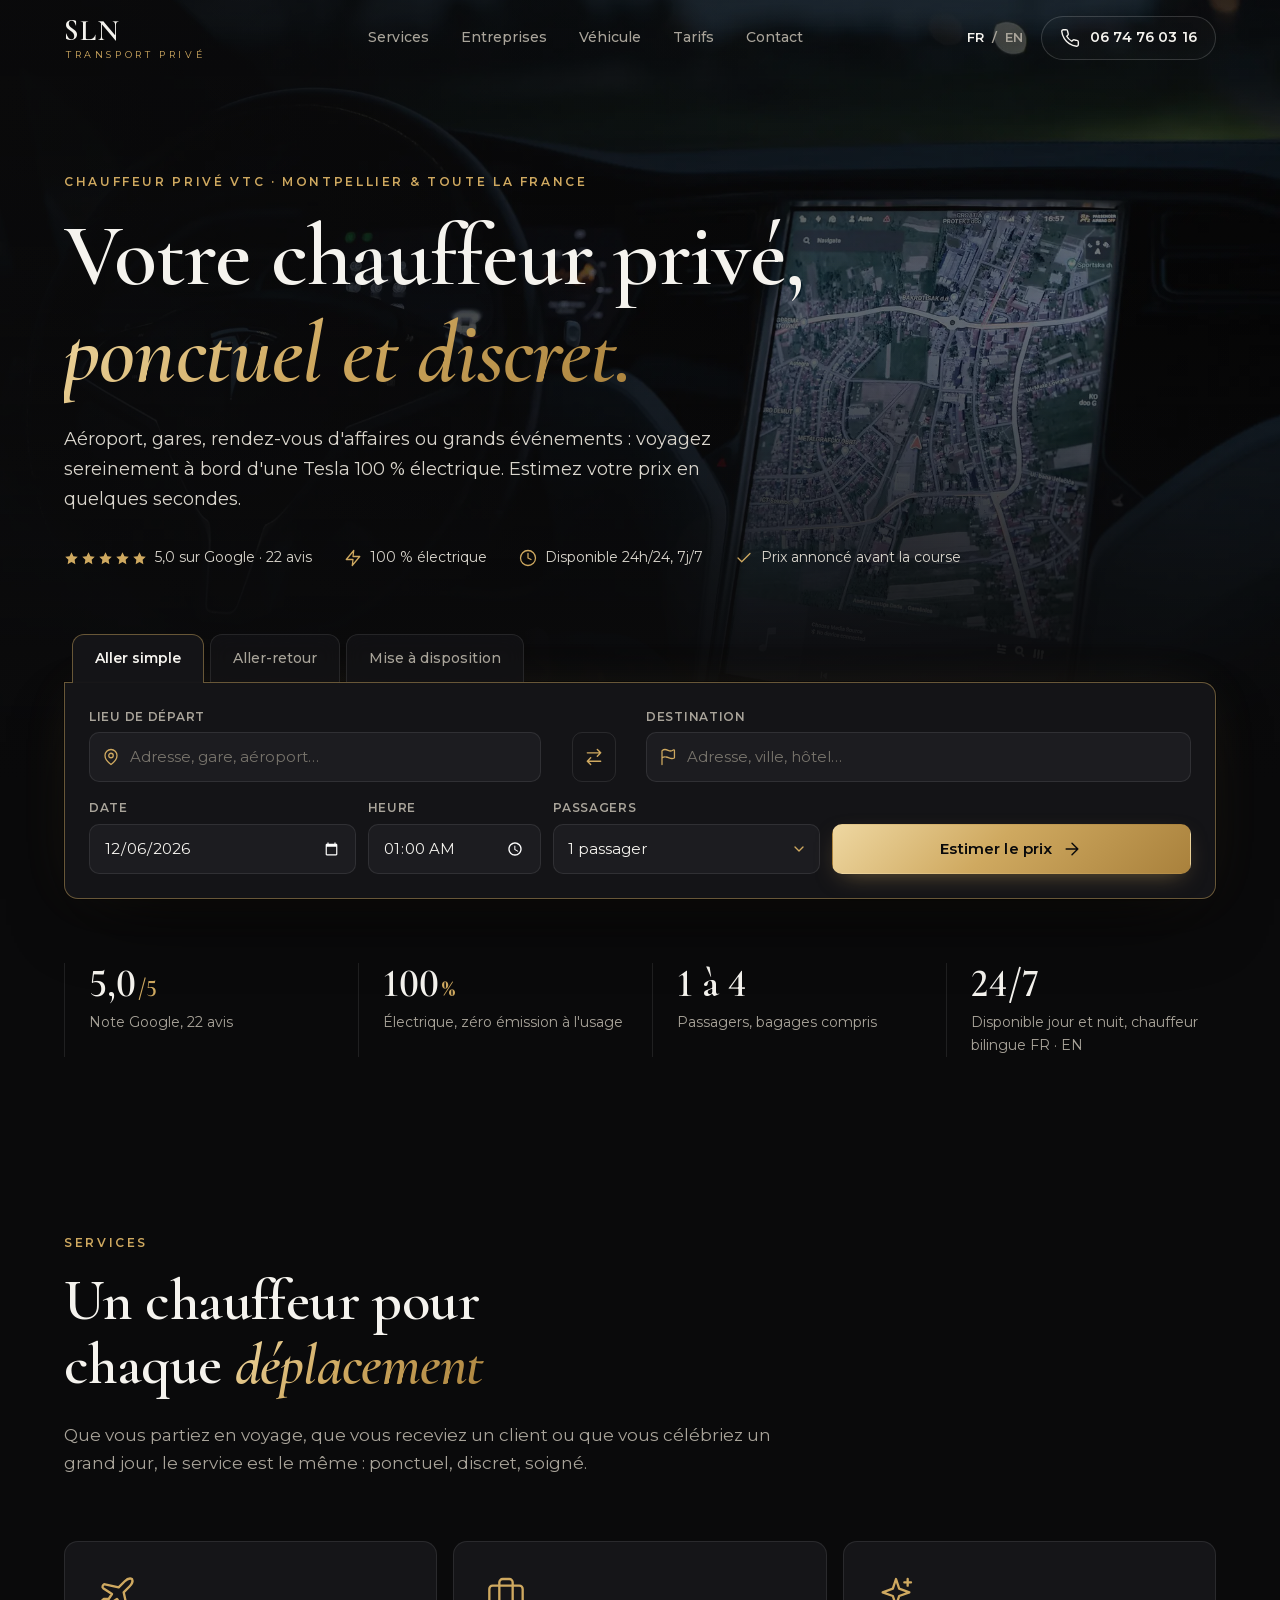
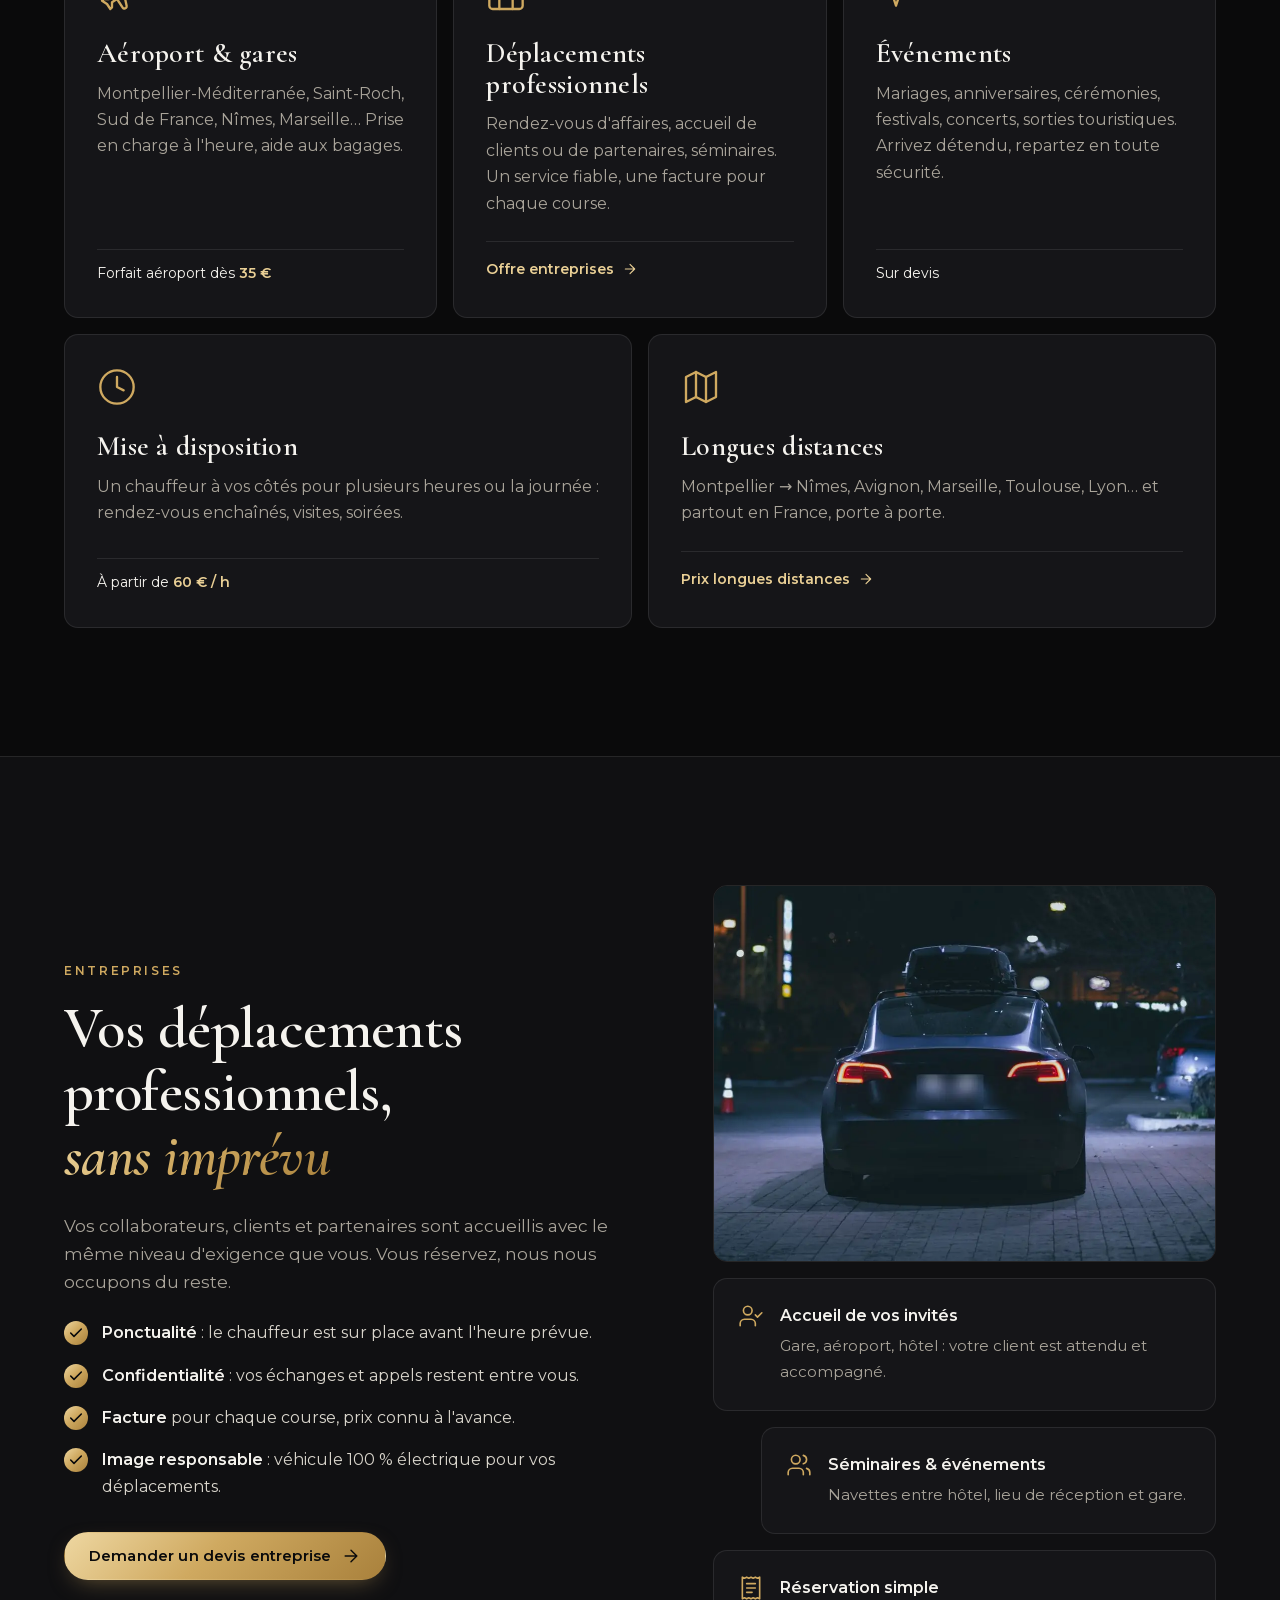
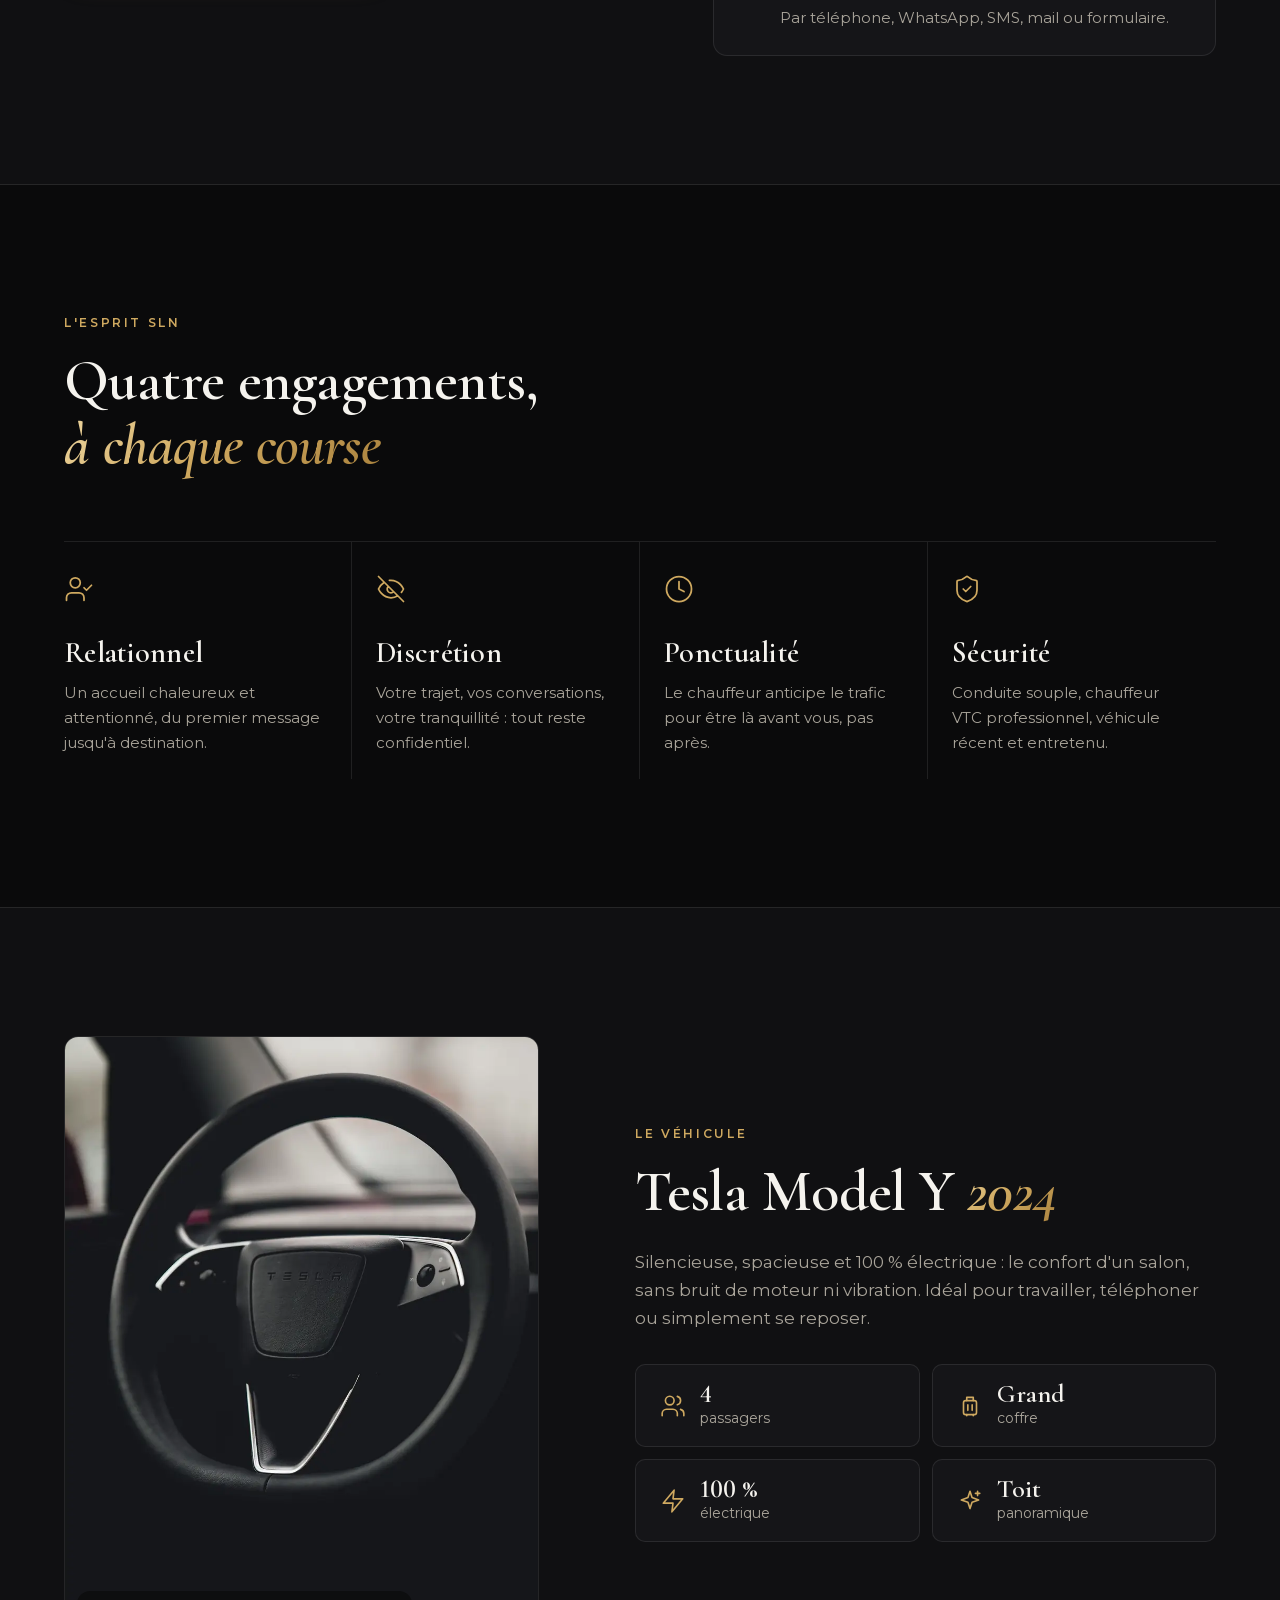
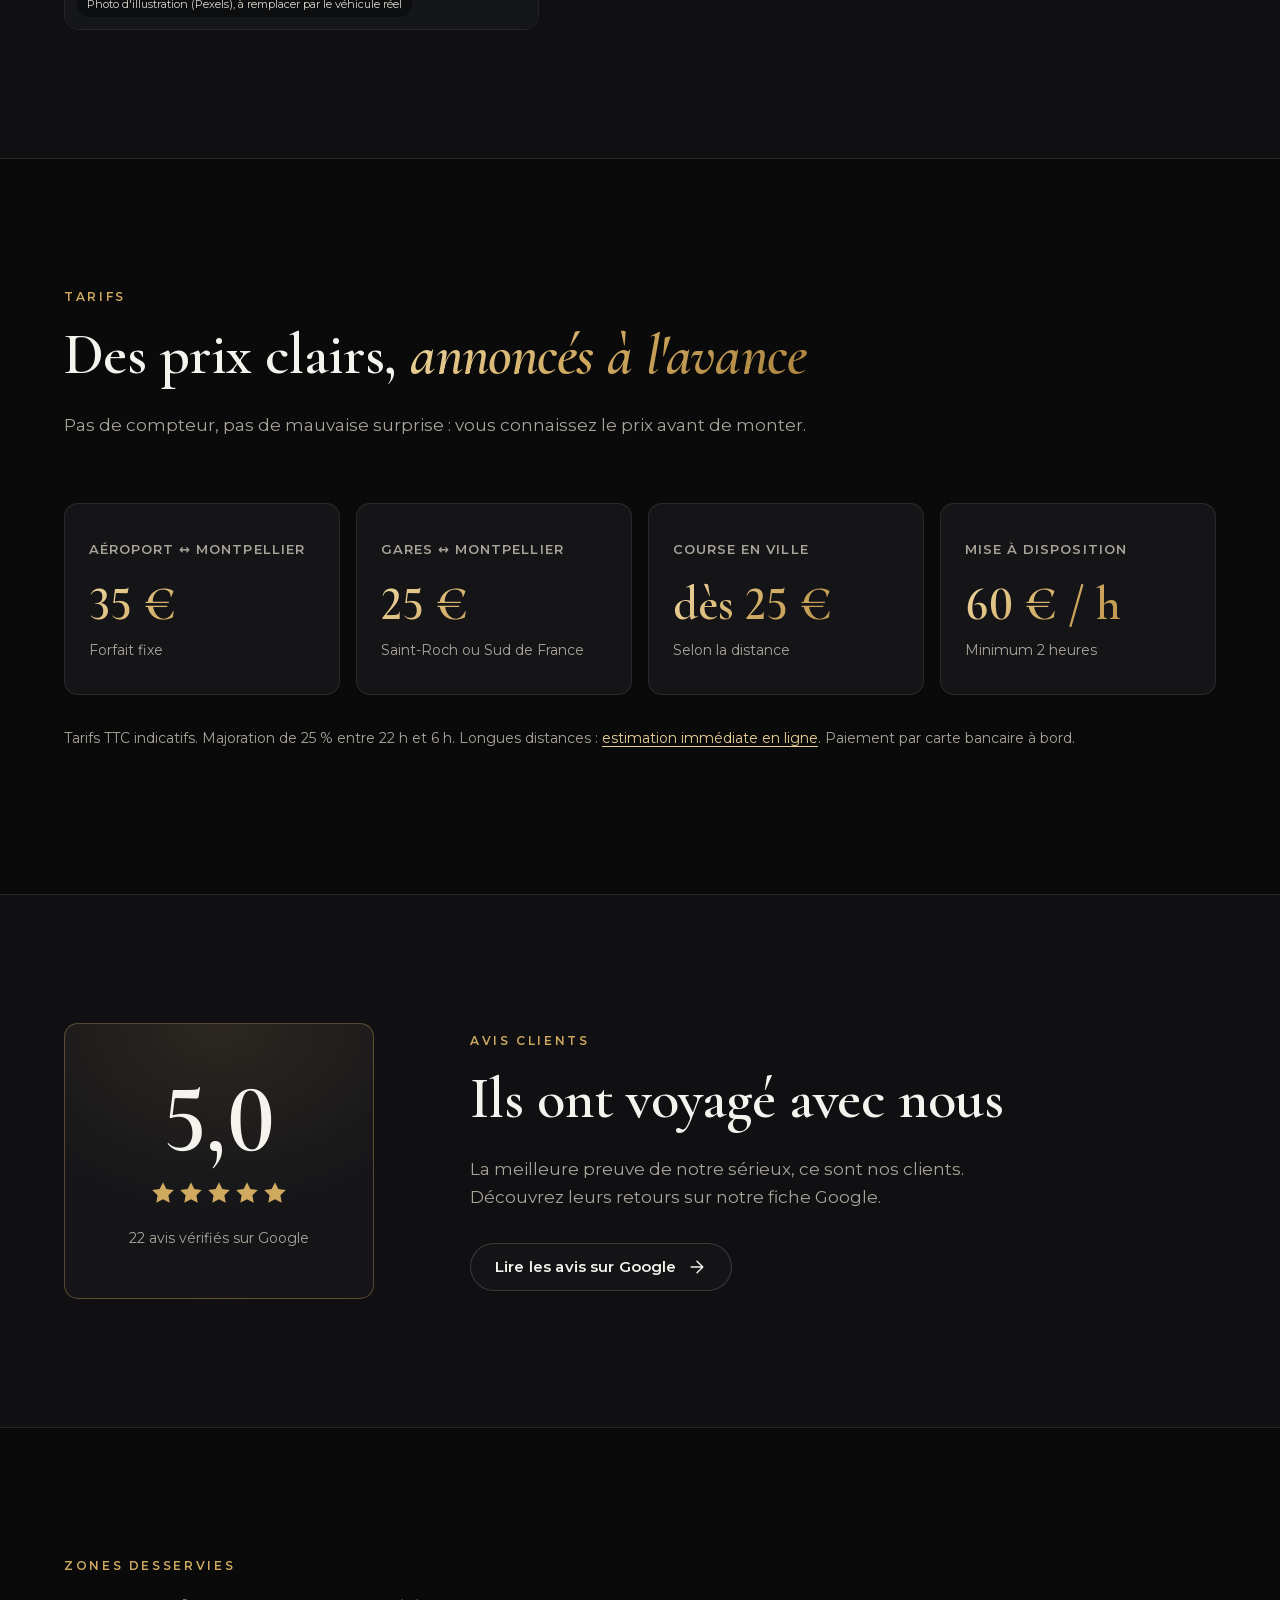
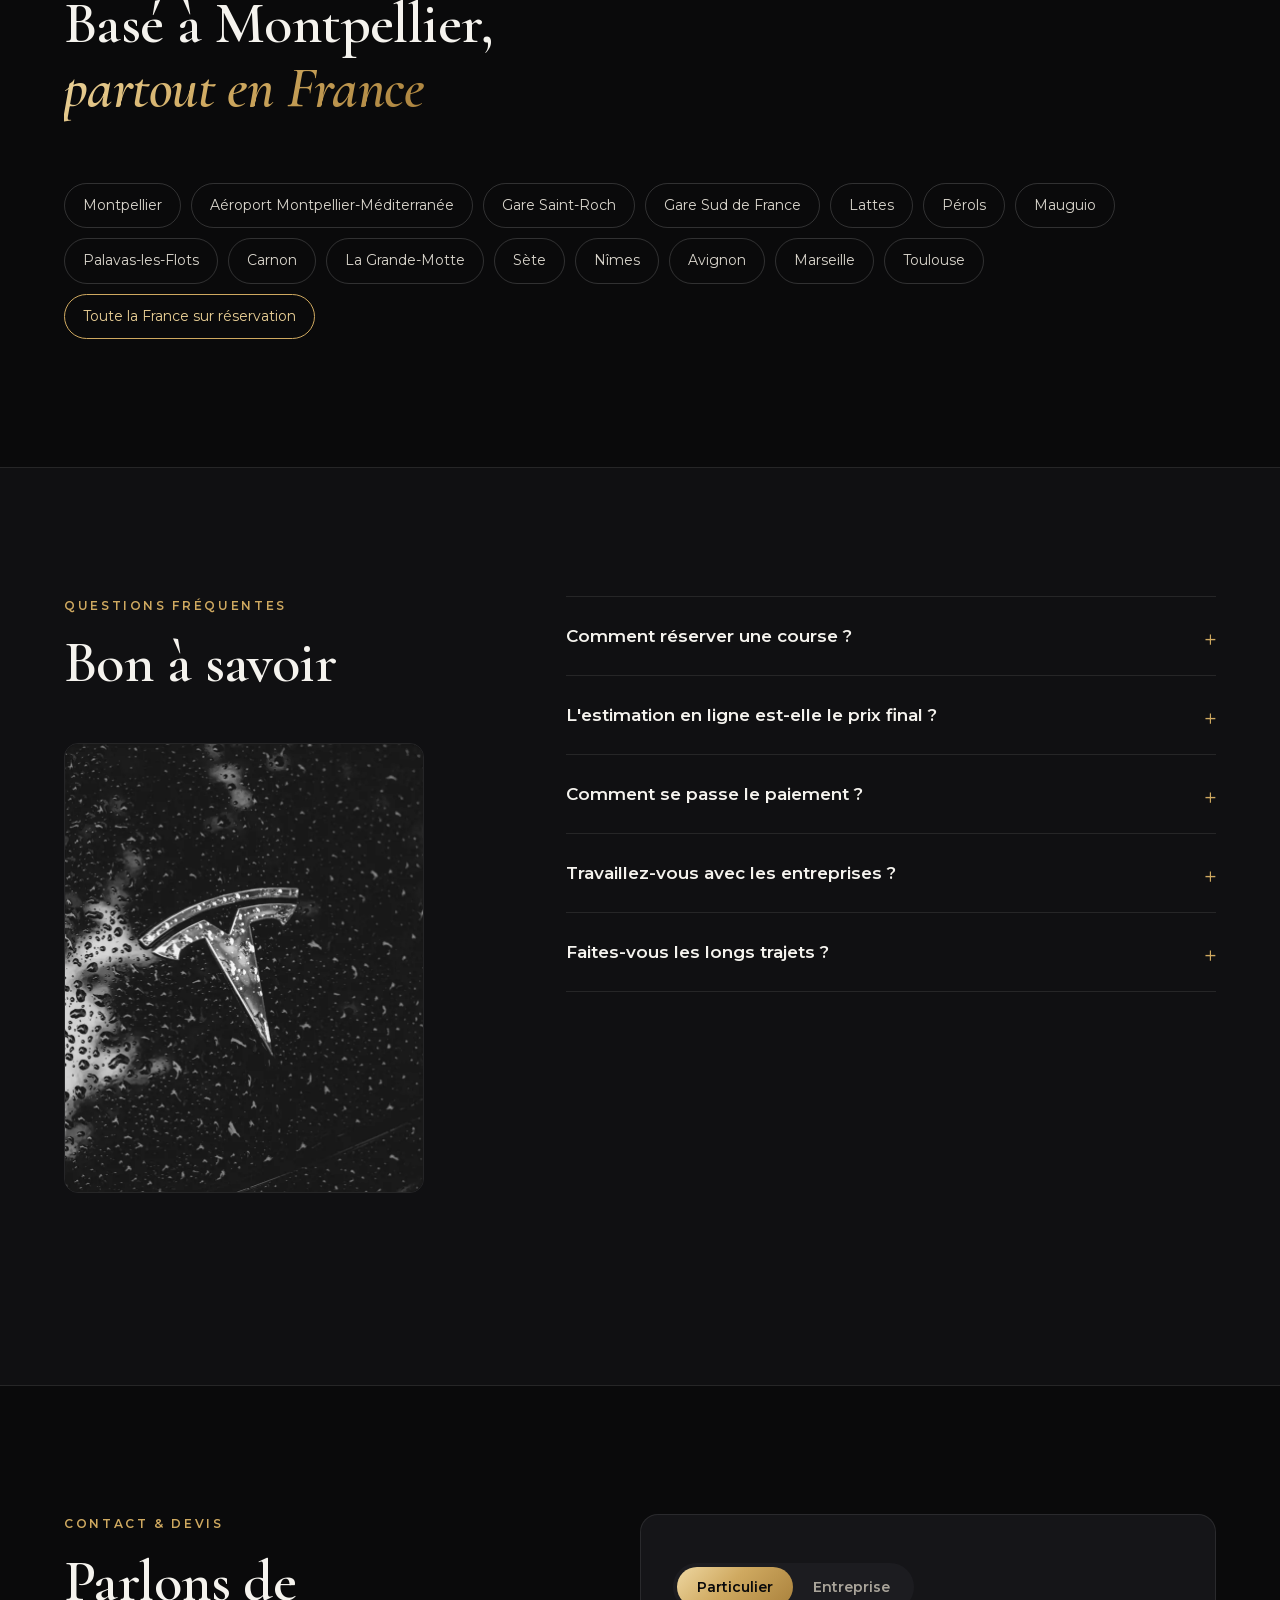
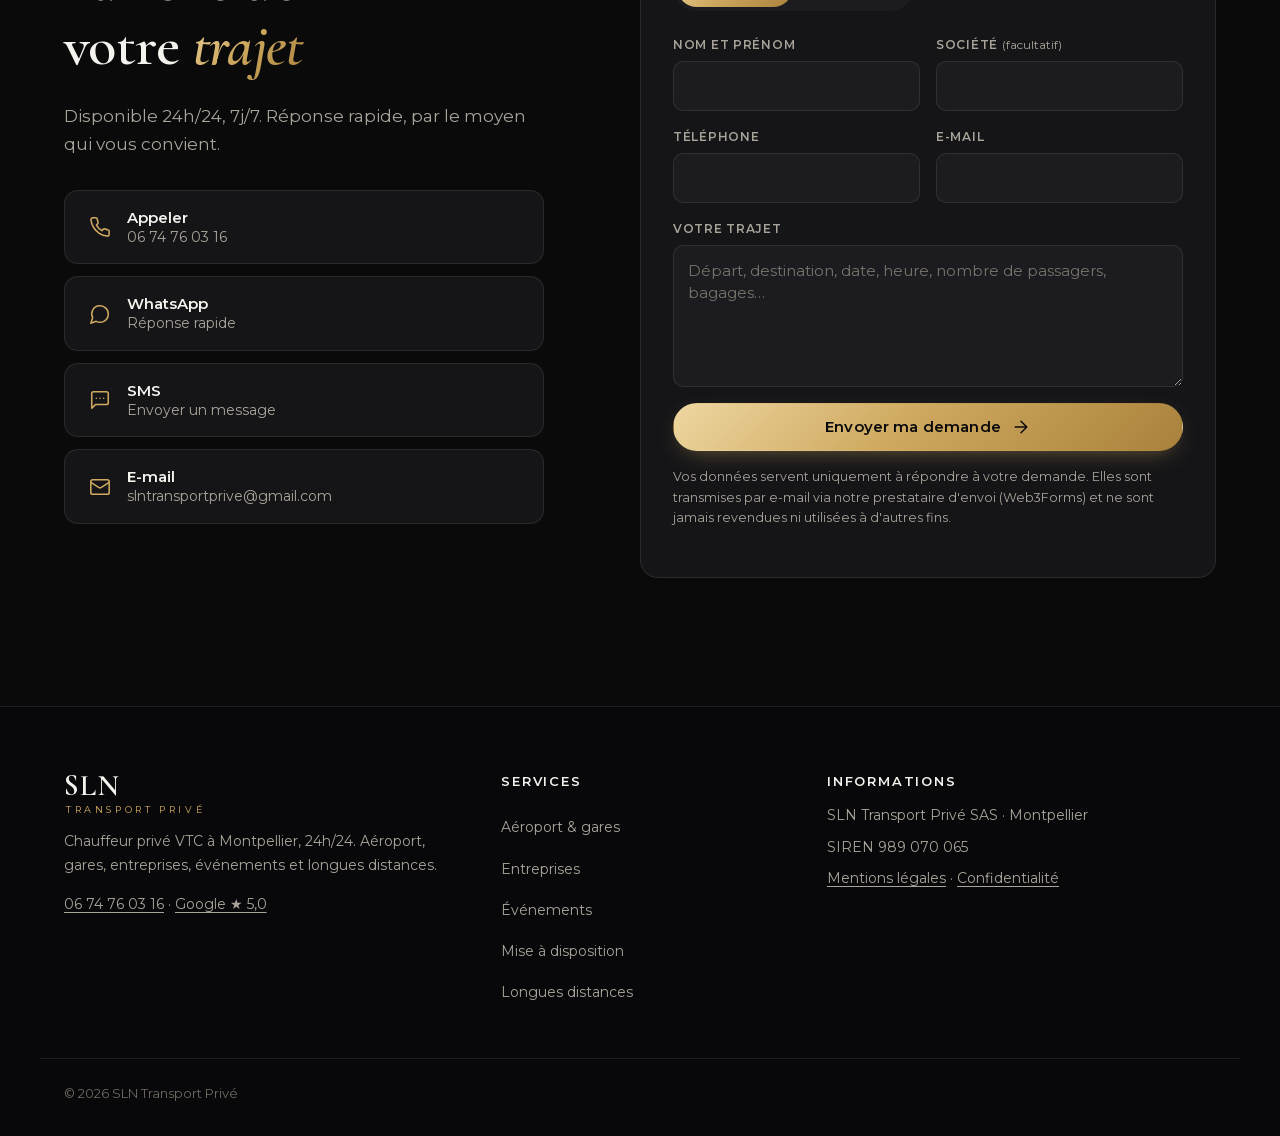
==== commit 77153829: "Adresse e-mail de contact : slntransportprive@gmail.com Co-Authored-By: Claude Opus 5.5 <noreply@ant" ====
--- a/index.html
+++ b/index.html
@@ -8,17 +8,17 @@
 <meta name="theme-color" content="#0A0A0B">
 <!-- Brouillon en validation : DRAFT = False dans tools/build.py au lancement -->
 <meta name="robots" content="noindex, nofollow">
-<link rel="canonical" href="https://filbertnkiere.github.io/sln-transport-prive/">
-<link rel="alternate" hreflang="fr" href="https://filbertnkiere.github.io/sln-transport-prive/">
-<link rel="alternate" hreflang="en" href="https://filbertnkiere.github.io/sln-transport-prive/en/">
-<link rel="alternate" hreflang="x-default" href="https://filbertnkiere.github.io/sln-transport-prive/">
+<link rel="canonical" href="https://slnchauffeurprive.com/">
+<link rel="alternate" hreflang="fr" href="https://slnchauffeurprive.com/">
+<link rel="alternate" hreflang="en" href="https://slnchauffeurprive.com/en/">
+<link rel="alternate" hreflang="x-default" href="https://slnchauffeurprive.com/">
 <meta property="og:type" content="website">
 <meta property="og:site_name" content="SLN Transport Privé">
 <meta property="og:locale" content="fr_FR">
 <meta property="og:title" content="VTC Montpellier – Chauffeur privé 24h/24 | SLN Transport Privé">
 <meta property="og:description" content="Chauffeur VTC à Montpellier 24h/24 : aéroport (forfait 35 €), gares, entreprises, événements et longues distances en Tesla électrique. Estimez votre prix en ligne.">
-<meta property="og:url" content="https://filbertnkiere.github.io/sln-transport-prive/">
-<meta property="og:image" content="https://filbertnkiere.github.io/sln-transport-prive/img/og-image.jpg">
+<meta property="og:url" content="https://slnchauffeurprive.com/">
+<meta property="og:image" content="https://slnchauffeurprive.com/img/og-image.jpg">
 <meta property="og:image:width" content="1200">
 <meta property="og:image:height" content="630">
 <meta property="og:image:alt" content="SLN Transport Privé, chauffeur privé VTC à Montpellier">
@@ -39,27 +39,27 @@
  "@graph": [
   {
    "@type": "WebSite",
-   "@id": "https://filbertnkiere.github.io/sln-transport-prive/#website",
-   "url": "https://filbertnkiere.github.io/sln-transport-prive/",
+   "@id": "https://slnchauffeurprive.com/#website",
+   "url": "https://slnchauffeurprive.com/",
    "name": "SLN Transport Privé",
    "inLanguage": [
     "fr-FR",
     "en"
    ],
    "publisher": {
-    "@id": "https://filbertnkiere.github.io/sln-transport-prive/#business"
+    "@id": "https://slnchauffeurprive.com/#business"
    }
   },
   {
    "@type": "LocalBusiness",
-   "@id": "https://filbertnkiere.github.io/sln-transport-prive/#business",
+   "@id": "https://slnchauffeurprive.com/#business",
    "name": "SLN Transport Privé",
    "legalName": "SLN Transport Privé SAS",
    "description": "Chauffeur privé VTC à Montpellier, disponible 24h/24 : transferts aéroport et gares, déplacements professionnels, événements, mise à disposition et longues distances en Tesla Model Y 100 % électrique.",
-   "url": "https://filbertnkiere.github.io/sln-transport-prive/",
+   "url": "https://slnchauffeurprive.com/",
    "telephone": "+33674760316",
-   "image": "https://filbertnkiere.github.io/sln-transport-prive/img/og-image.jpg",
-   "logo": "https://filbertnkiere.github.io/sln-transport-prive/img/icon-512.png",
+   "image": "https://slnchauffeurprive.com/img/og-image.jpg",
+   "logo": "https://slnchauffeurprive.com/img/icon-512.png",
    "priceRange": "€€",
    "currenciesAccepted": "EUR",
    "paymentAccepted": "Carte bancaire",
@@ -153,7 +153,7 @@
       "itemOffered": {
        "@type": "Service",
        "name": "Transfert aéroport Montpellier ↔ Montpellier",
-       "url": "https://filbertnkiere.github.io/sln-transport-prive/vtc-aeroport-gare-montpellier/"
+       "url": "https://slnchauffeurprive.com/vtc-aeroport-gare-montpellier/"
       },
       "priceSpecification": {
        "@type": "PriceSpecification",
@@ -167,7 +167,7 @@
       "itemOffered": {
        "@type": "Service",
        "name": "Transfert gares de Montpellier ↔ Montpellier",
-       "url": "https://filbertnkiere.github.io/sln-transport-prive/vtc-aeroport-gare-montpellier/"
+       "url": "https://slnchauffeurprive.com/vtc-aeroport-gare-montpellier/"
       },
       "priceSpecification": {
        "@type": "PriceSpecification",
@@ -194,7 +194,7 @@
       "itemOffered": {
        "@type": "Service",
        "name": "Mise à disposition d'un chauffeur",
-       "url": "https://filbertnkiere.github.io/sln-transport-prive/chauffeur-mise-a-disposition-montpellier/"
+       "url": "https://slnchauffeurprive.com/chauffeur-mise-a-disposition-montpellier/"
       },
       "priceSpecification": {
        "@type": "PriceSpecification",
@@ -209,7 +209,7 @@
       "itemOffered": {
        "@type": "Service",
        "name": "Chauffeur privé pour entreprises",
-       "url": "https://filbertnkiere.github.io/sln-transport-prive/chauffeur-prive-entreprise-montpellier/"
+       "url": "https://slnchauffeurprive.com/chauffeur-prive-entreprise-montpellier/"
       }
      },
      {
@@ -217,7 +217,7 @@
       "itemOffered": {
        "@type": "Service",
        "name": "Chauffeur pour mariages et événements",
-       "url": "https://filbertnkiere.github.io/sln-transport-prive/chauffeur-mariage-evenement-montpellier/"
+       "url": "https://slnchauffeurprive.com/chauffeur-mariage-evenement-montpellier/"
       }
      },
      {
@@ -225,7 +225,7 @@
       "itemOffered": {
        "@type": "Service",
        "name": "Transport longue distance",
-       "url": "https://filbertnkiere.github.io/sln-transport-prive/vtc-longue-distance-montpellier/"
+       "url": "https://slnchauffeurprive.com/vtc-longue-distance-montpellier/"
       }
      }
     ]
@@ -671,7 +671,7 @@
         <li><a class="js-tel" href="tel:+33674760316"><svg class="ic" aria-hidden="true"><use href="#i-phone"/></svg><span><b>Appeler</b><span class="js-tel-label">06 74 76 03 16</span></span></a></li>
         <li><a class="js-wa" href="#" target="_blank" rel="noopener"><svg class="ic" aria-hidden="true"><use href="#i-chat"/></svg><span><b>WhatsApp</b>Réponse rapide</span></a></li>
         <li><a class="js-sms" href="sms:+33674760316"><svg class="ic" aria-hidden="true"><use href="#i-sms"/></svg><span><b>SMS</b>Envoyer un message</span></a></li>
-        <li><a class="js-mail" href="mailto:contact@sln-transport.fr"><svg class="ic" aria-hidden="true"><use href="#i-mail"/></svg><span><b>E-mail</b><span class="js-mail-label">contact@sln-transport.fr</span></span></a></li>
+        <li><a class="js-mail" href="mailto:slntransportprive@gmail.com"><svg class="ic" aria-hidden="true"><use href="#i-mail"/></svg><span><b>E-mail</b><span class="js-mail-label">slntransportprive@gmail.com</span></span></a></li>
       </ul>
     </div>
 
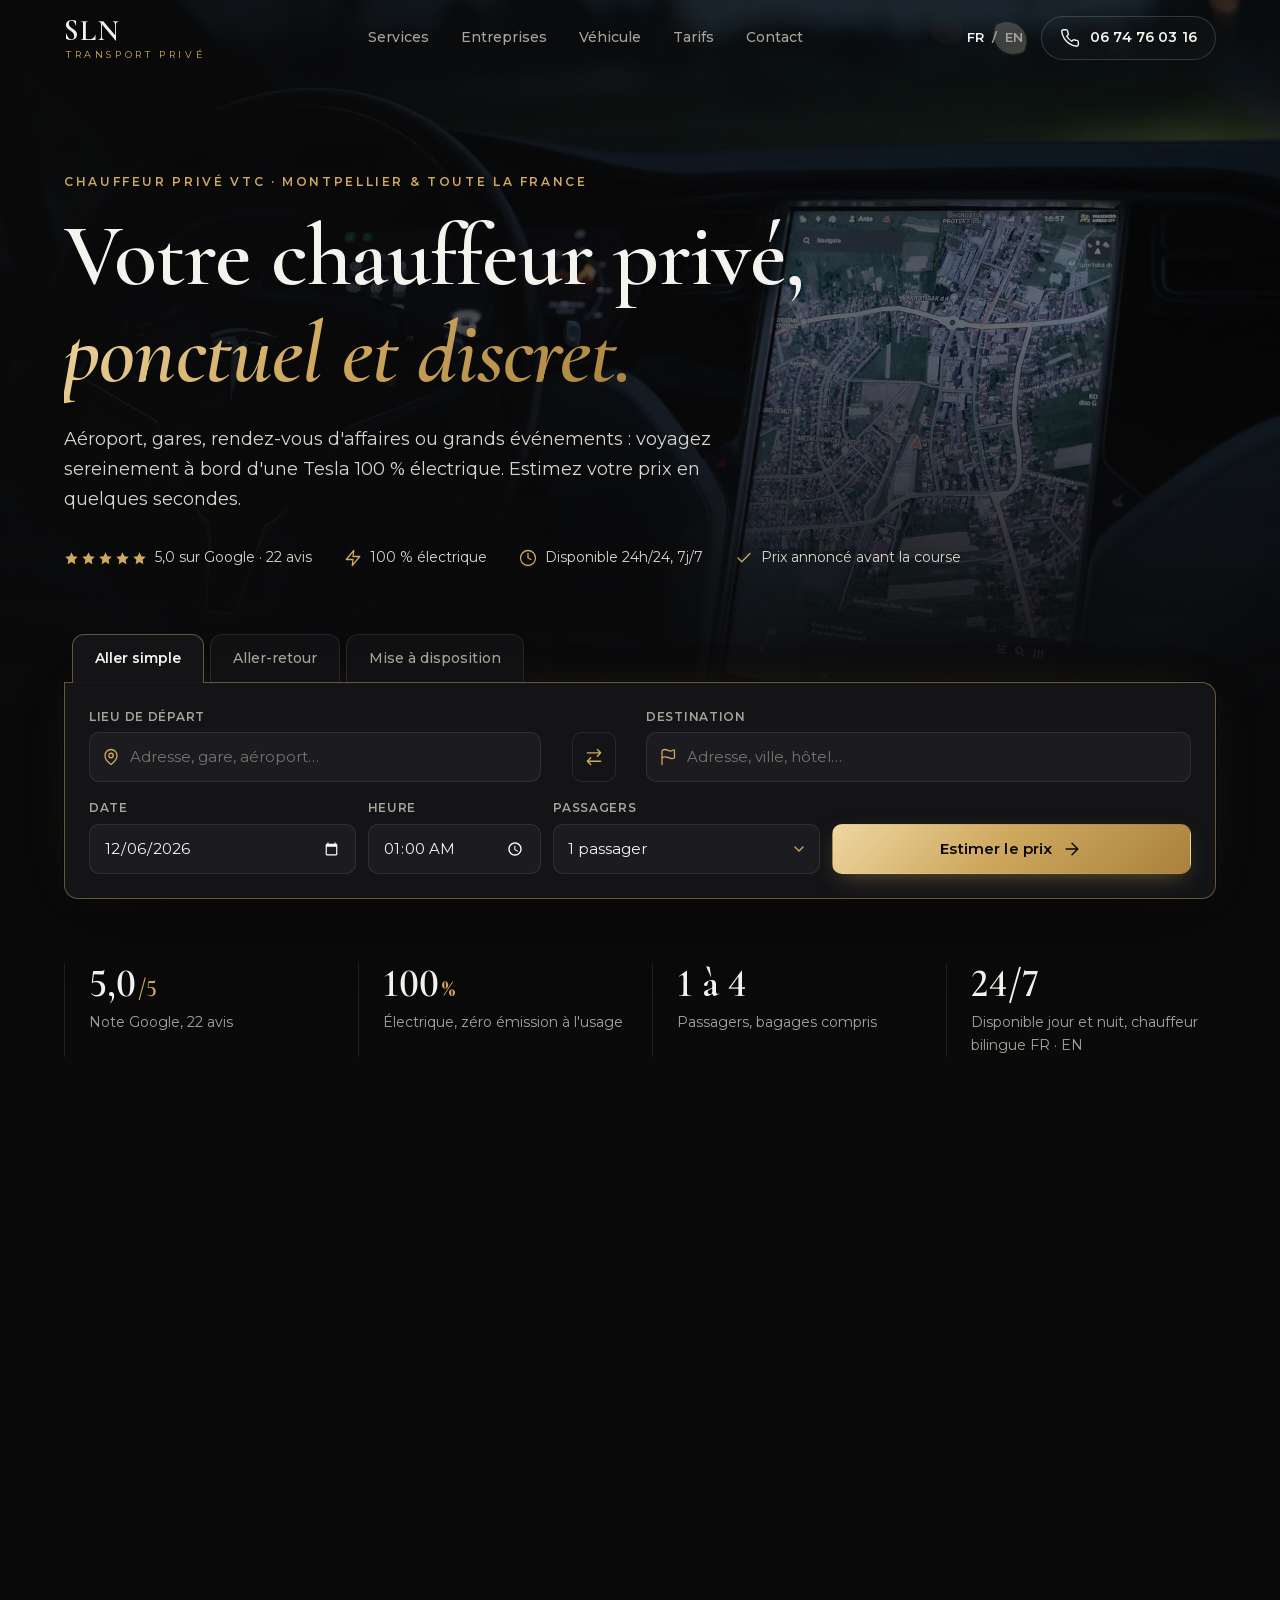
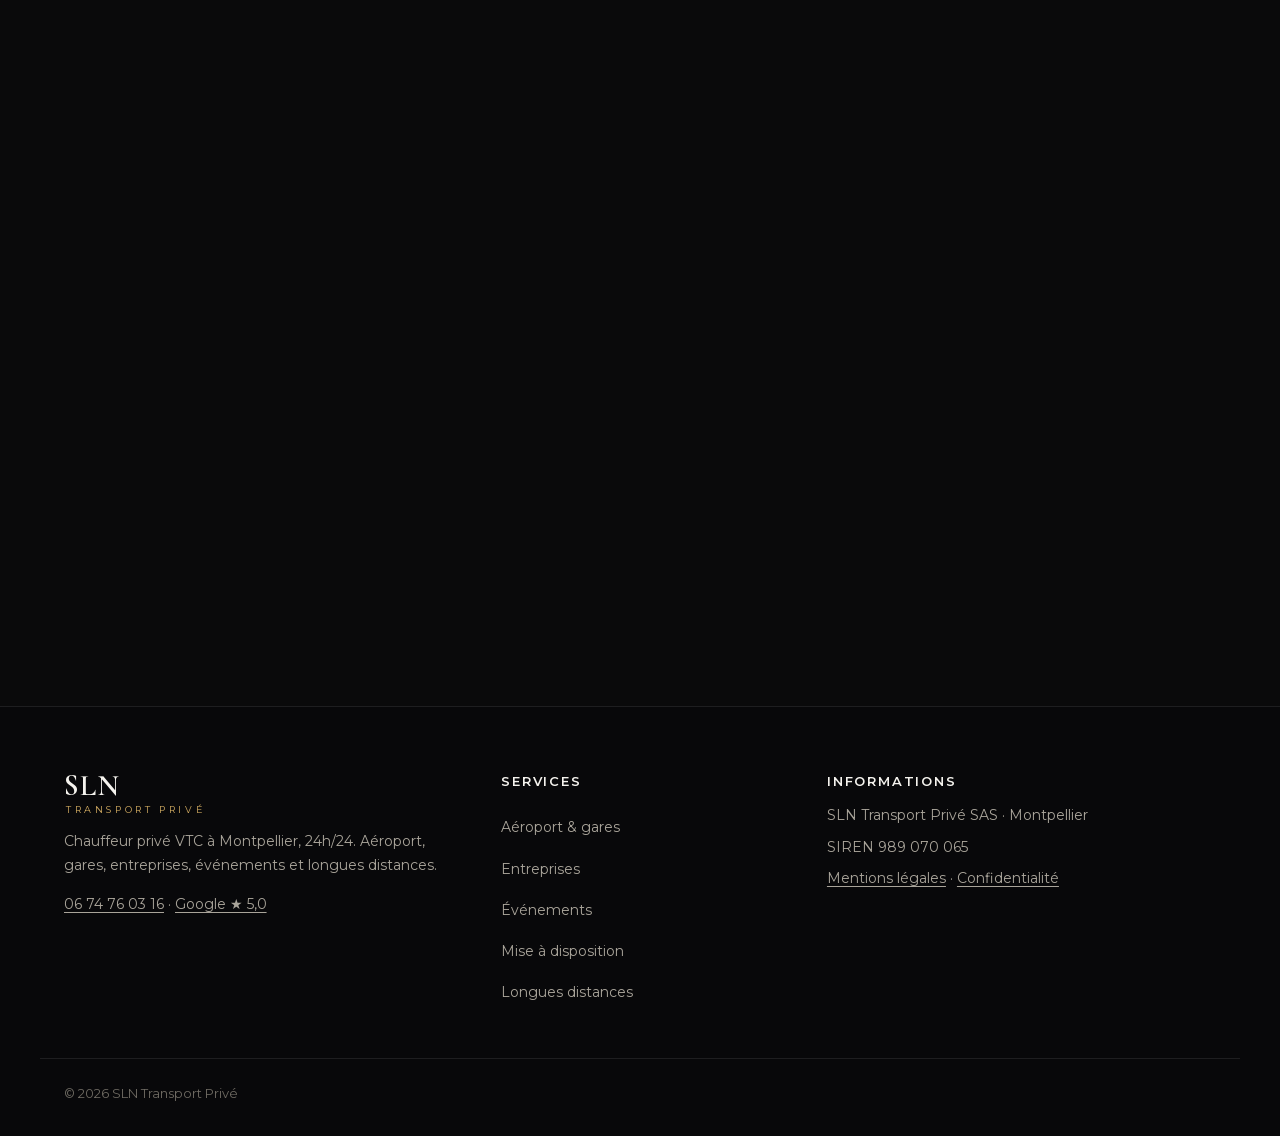
==== commit 903a3c8b: "Sécurité : politique CSP stricte, referrer policy, suppression des styles inline Co-Authored-By: Cla" ====
--- a/index.html
+++ b/index.html
@@ -3,6 +3,8 @@
 <head>
 <meta charset="utf-8">
 <meta name="viewport" content="width=device-width, initial-scale=1">
+<meta http-equiv="Content-Security-Policy" content="default-src 'self'; script-src 'self'; style-src 'self'; img-src 'self' data:; font-src 'self'; connect-src 'self' https://data.geopf.fr https://router.project-osrm.org https://api.web3forms.com; form-action 'self' https://api.web3forms.com; base-uri 'self'; object-src 'none'; upgrade-insecure-requests">
+<meta name="referrer" content="strict-origin-when-cross-origin">
 <title>VTC Montpellier – Chauffeur privé 24h/24 | SLN Transport Privé</title>
 <meta name="description" content="Chauffeur VTC à Montpellier 24h/24 : aéroport (forfait 35 €), gares, entreprises, événements et longues distances en Tesla électrique. Estimez votre prix en ligne.">
 <meta name="theme-color" content="#0A0A0B">
@@ -283,7 +285,7 @@
 <body>
 
 <!-- Icônes (tracé Lucide, licence ISC) -->
-<svg width="0" height="0" style="position:absolute" aria-hidden="true">
+<svg class="sprite" width="0" height="0" aria-hidden="true">
   <defs>
     <symbol id="i-plane" viewBox="0 0 24 24"><path d="M17.8 19.2 16 11l3.5-3.5C21 6 21.5 4 21 3c-1-.5-3 0-4.5 1.5L13 8 4.8 6.2c-.5-.1-.9.1-1.1.5l-.3.5c-.2.5-.1 1 .3 1.3L9 12l-2 3H4l-1 1 3 2 2 3 1-1v-3l3-2 3.5 5.3c.3.4.8.5 1.3.3l.5-.2c.4-.3.6-.7.5-1.2z"/></symbol>
     <symbol id="i-train" viewBox="0 0 24 24"><rect x="5" y="3" width="14" height="14" rx="3"/><path d="M5 11h14M12 3v8M8 21l2-4M16 21l-2-4"/><circle cx="9" cy="14" r=".6"/><circle cx="15" cy="14" r=".6"/></symbol>
--- a/css/style.css
+++ b/css/style.css
@@ -61,6 +61,7 @@
 button { cursor: pointer; }
 :focus-visible { outline: 2px solid var(--focus); outline-offset: 3px; border-radius: 6px; }
 [hidden] { display: none !important; }
+.sprite { position: absolute; width: 0; height: 0; overflow: hidden; }
 .sr-only { position: absolute; width: 1px; height: 1px; overflow: hidden; clip: rect(0 0 0 0); white-space: nowrap; }
 .skip { position: absolute; left: 16px; top: -60px; z-index: 100; background: var(--gold); color: var(--on-gold); padding: 10px 16px; border-radius: 8px; font-weight: 600; }
 .skip:focus { top: 12px; }
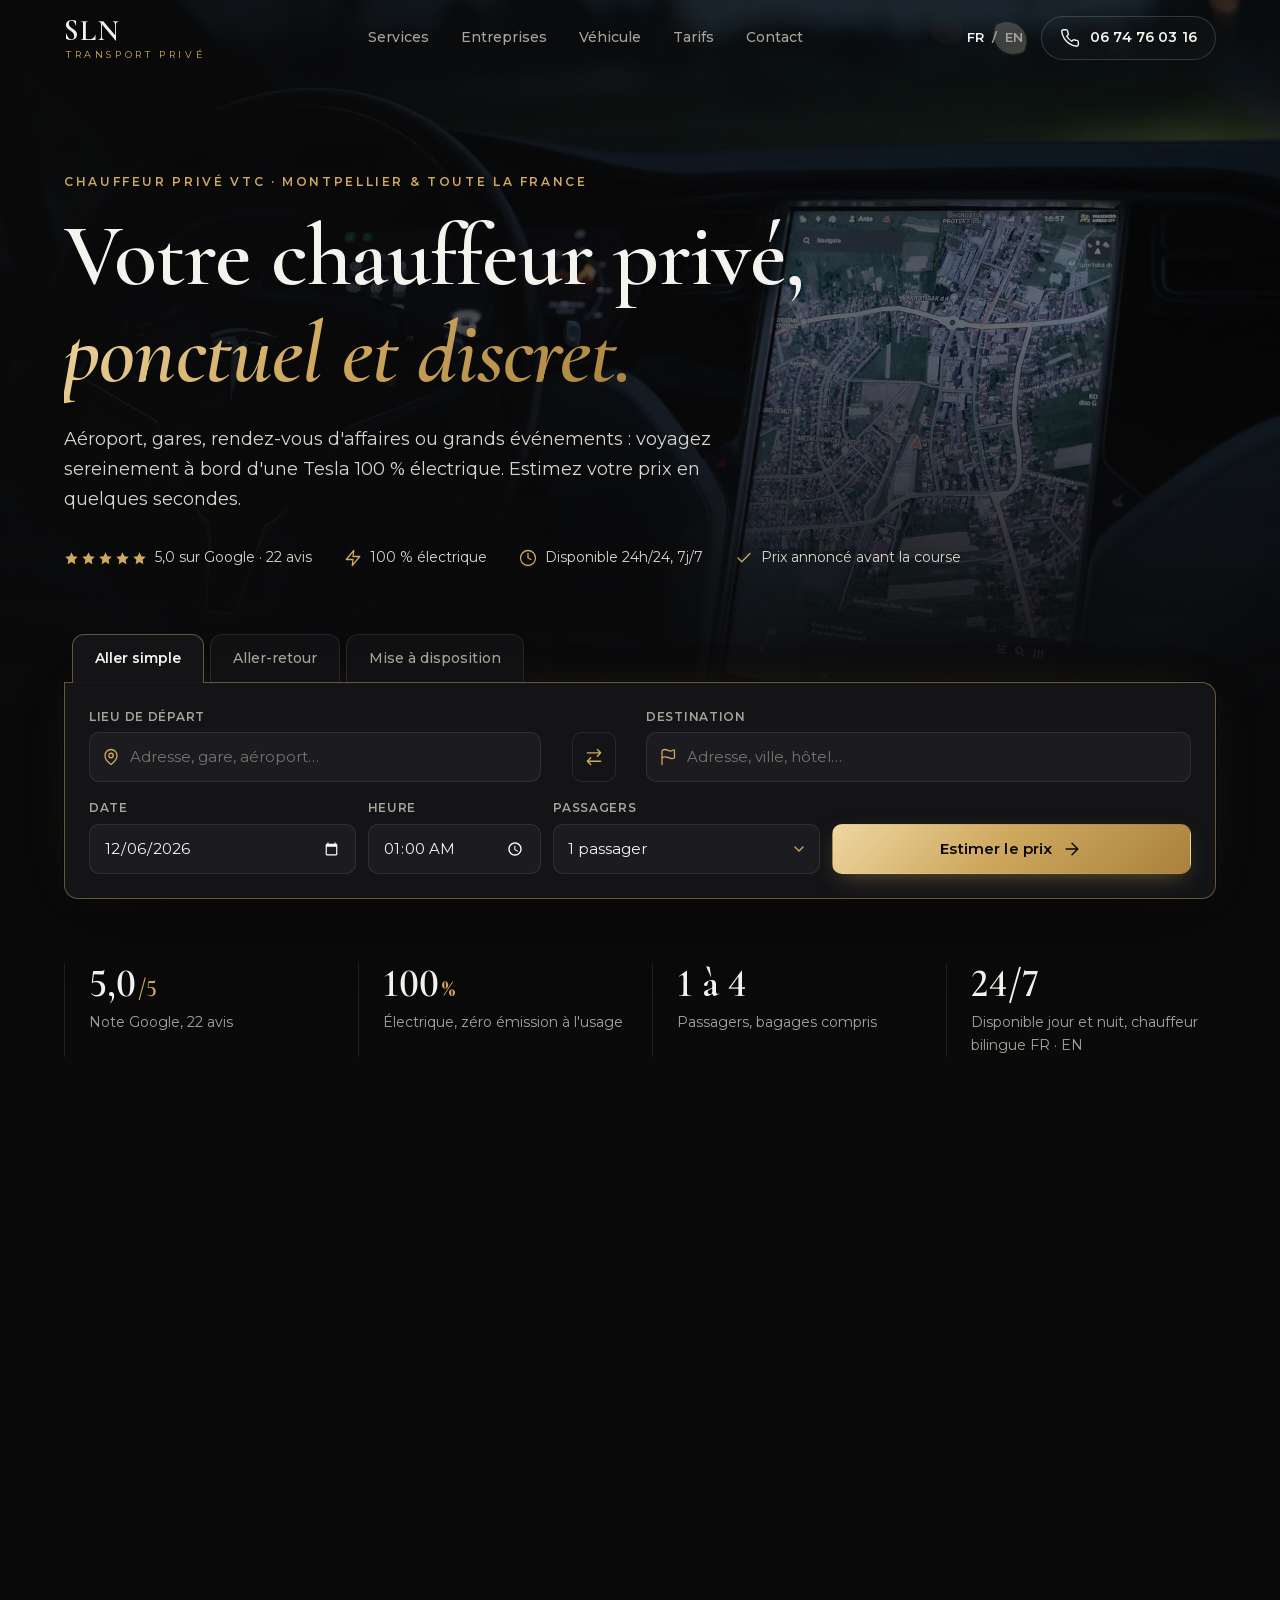
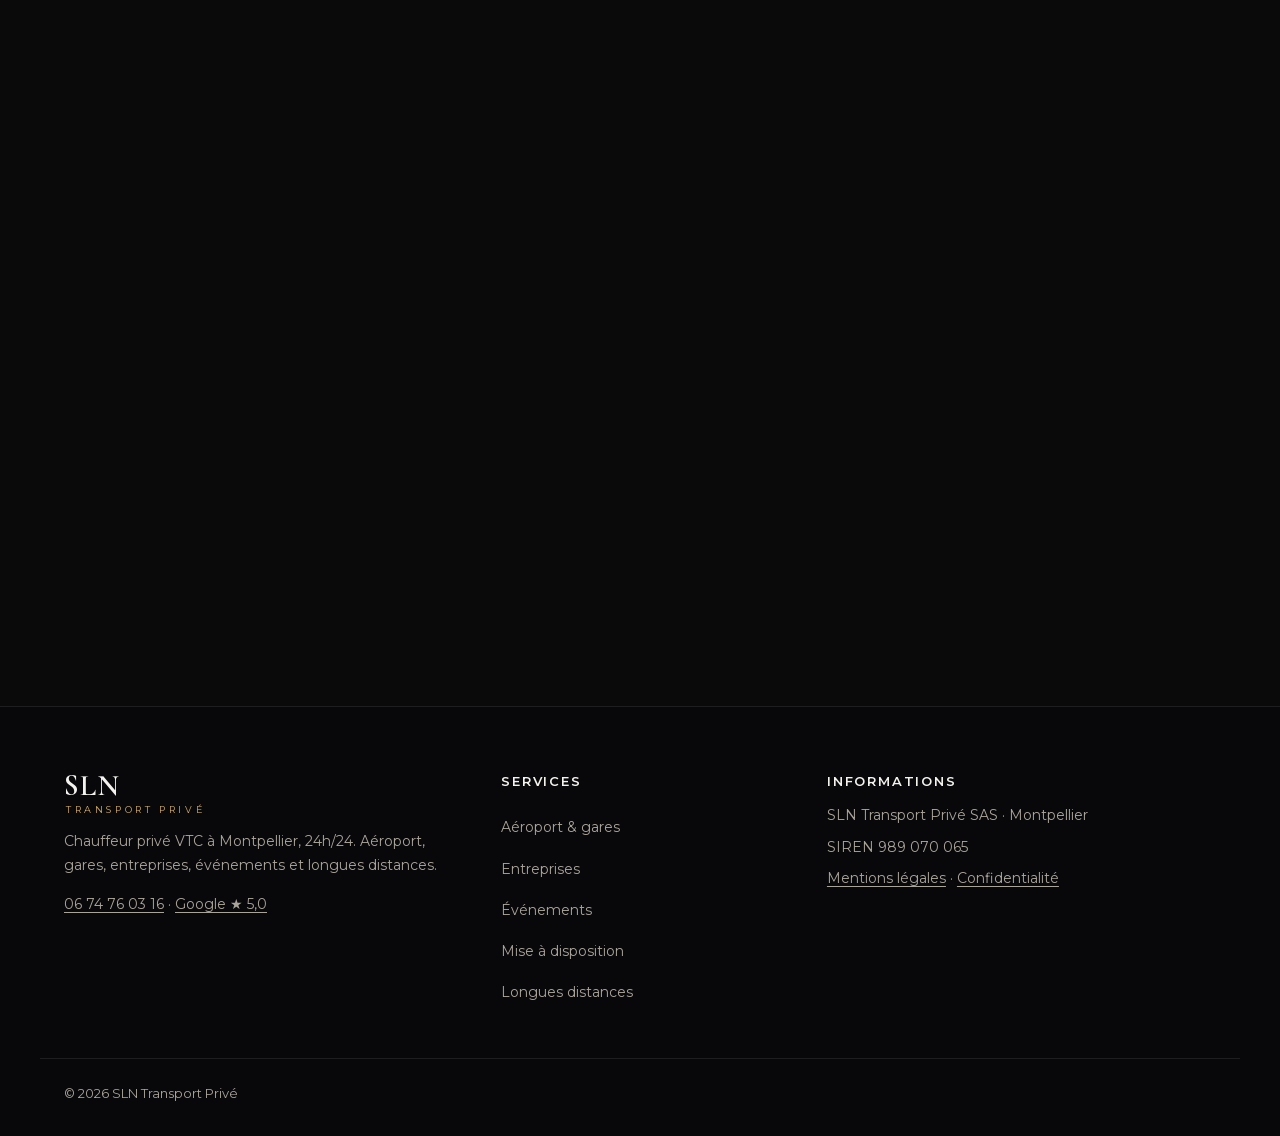
==== commit 2cf5c434: "SEO technique : titres raccourcis, polices de secours calibrées (CLS 0), contraste, rôle ARIA, image" ====
--- a/index.html
+++ b/index.html
@@ -5,8 +5,12 @@
 <meta name="viewport" content="width=device-width, initial-scale=1">
 <meta http-equiv="Content-Security-Policy" content="default-src 'self'; script-src 'self'; style-src 'self'; img-src 'self' data:; font-src 'self'; connect-src 'self' https://data.geopf.fr https://router.project-osrm.org https://api.web3forms.com; form-action 'self' https://api.web3forms.com; base-uri 'self'; object-src 'none'; upgrade-insecure-requests">
 <meta name="referrer" content="strict-origin-when-cross-origin">
-<title>VTC Montpellier – Chauffeur privé 24h/24 | SLN Transport Privé</title>
-<meta name="description" content="Chauffeur VTC à Montpellier 24h/24 : aéroport (forfait 35 €), gares, entreprises, événements et longues distances en Tesla électrique. Estimez votre prix en ligne.">
+<meta http-equiv="Content-Security-Policy" content="default-src 'self'; script-src 'self'; style-src 'self'; img-src 'self' data:; font-src 'self'; connect-src 'self' https://data.geopf.fr https://router.project-osrm.org https://api.web3forms.com; form-action 'self' https://api.web3forms.com; base-uri 'self'; object-src 'none'; upgrade-insecure-requests">
+<meta name="referrer" content="strict-origin-when-cross-origin">
+<meta http-equiv="Content-Security-Policy" content="default-src 'self'; script-src 'self'; style-src 'self'; img-src 'self' data:; font-src 'self'; connect-src 'self' https://data.geopf.fr https://router.project-osrm.org https://api.web3forms.com; form-action 'self' https://api.web3forms.com; base-uri 'self'; object-src 'none'; upgrade-insecure-requests">
+<meta name="referrer" content="strict-origin-when-cross-origin">
+<title>Chauffeur VTC Montpellier 24h/24 | SLN Transport Privé</title>
+<meta name="description" content="Chauffeur VTC à Montpellier 24h/24 : aéroport (forfait 35 €), gares, entreprises, événements, longues distances en Tesla électrique. Prix en ligne.">
 <meta name="theme-color" content="#0A0A0B">
 <!-- Brouillon en validation : DRAFT = False dans tools/build.py au lancement -->
 <meta name="robots" content="noindex, nofollow">
@@ -17,8 +21,8 @@
 <meta property="og:type" content="website">
 <meta property="og:site_name" content="SLN Transport Privé">
 <meta property="og:locale" content="fr_FR">
-<meta property="og:title" content="VTC Montpellier – Chauffeur privé 24h/24 | SLN Transport Privé">
-<meta property="og:description" content="Chauffeur VTC à Montpellier 24h/24 : aéroport (forfait 35 €), gares, entreprises, événements et longues distances en Tesla électrique. Estimez votre prix en ligne.">
+<meta property="og:title" content="Chauffeur VTC Montpellier 24h/24 | SLN Transport Privé">
+<meta property="og:description" content="Chauffeur VTC à Montpellier 24h/24 : aéroport (forfait 35 €), gares, entreprises, événements, longues distances en Tesla électrique. Prix en ligne.">
 <meta property="og:url" content="https://slnchauffeurprive.com/">
 <meta property="og:image" content="https://slnchauffeurprive.com/img/og-image.jpg">
 <meta property="og:image:width" content="1200">
@@ -31,7 +35,6 @@
 <link rel="manifest" href="site.webmanifest">
 <link rel="preload" href="fonts/Montserrat-latin.woff2" as="font" type="font/woff2" crossorigin>
 <link rel="preload" href="fonts/CormorantGaramond-latin.woff2" as="font" type="font/woff2" crossorigin>
-<link rel="stylesheet" href="css/fonts.css">
 <link rel="stylesheet" href="css/style.css">
 <link rel="preload" as="image" href="img/hero-mobile.webp" media="(max-width: 900px)">
 <link rel="preload" as="image" href="img/hero.webp" media="(min-width: 901px)">
@@ -368,12 +371,13 @@
   <div class="container booking-wrap" id="reserver">
     <div class="booking">
       <div class="booking-tabs" role="tablist" aria-label="Type de trajet">
-        <button role="tab" type="button" id="tab-simple" aria-selected="true" aria-controls="booking-form" data-mode="simple">Aller simple</button>
-        <button role="tab" type="button" id="tab-retour" aria-selected="false" aria-controls="booking-form" data-mode="retour" tabindex="-1">Aller-retour</button>
-        <button role="tab" type="button" id="tab-dispo" aria-selected="false" aria-controls="booking-form" data-mode="dispo" tabindex="-1">Mise à disposition</button>
+        <button role="tab" type="button" id="tab-simple" aria-selected="true" aria-controls="booking-tabpanel" data-mode="simple">Aller simple</button>
+        <button role="tab" type="button" id="tab-retour" aria-selected="false" aria-controls="booking-tabpanel" data-mode="retour" tabindex="-1">Aller-retour</button>
+        <button role="tab" type="button" id="tab-dispo" aria-selected="false" aria-controls="booking-tabpanel" data-mode="dispo" tabindex="-1">Mise à disposition</button>
       </div>
 
-      <form class="booking-panel" id="booking-form" role="tabpanel" aria-labelledby="tab-simple" novalidate>
+      <div id="booking-tabpanel" role="tabpanel" aria-labelledby="tab-simple">
+      <form class="booking-panel" id="booking-form" novalidate>
         <div class="b-grid">
           <div class="field field-addr">
             <label for="from">Lieu de départ</label>
@@ -459,6 +463,7 @@
           <p class="r-note" id="r-note">Estimation indicative TTC. Le prix définitif vous est confirmé avant la course.</p>
         </div>
       </form>
+      </div>
     </div>
   </div>
 </section>
--- a/css/style.css
+++ b/css/style.css
@@ -3,6 +3,18 @@
    Direction : Dark (OLED) premium · noir profond + doré champagne
    Typo : Cormorant Garamond (titres) + Montserrat (texte)
    ========================================================= */
+
+/* Polices auto-hébergées (Google Fonts, licence OFL) — fichiers variables */
+@font-face { font-family: 'Cormorant Garamond'; font-style: italic; font-weight: 500 600; font-display: swap; src: url('../fonts/CormorantGaramond-italic-latin-ext.woff2') format('woff2'); unicode-range: U+0100-02BA, U+02BD-02C5, U+02C7-02CC, U+02CE-02D7, U+02DD-02FF, U+0304, U+0308, U+0329, U+1D00-1DBF, U+1E00-1E9F, U+1EF2-1EFF, U+2020, U+20A0-20AB, U+20AD-20C4, U+2113, U+2C60-2C7F, U+A720-A7FF; }
+@font-face { font-family: 'Cormorant Garamond'; font-style: italic; font-weight: 500 600; font-display: swap; src: url('../fonts/CormorantGaramond-italic-latin.woff2') format('woff2'); unicode-range: U+0000-00FF, U+0131, U+0152-0153, U+02BB-02BC, U+02C6, U+02DA, U+02DC, U+0304, U+0308, U+0329, U+2000-206F, U+20AC, U+2122, U+2191, U+2193, U+2212, U+2215, U+FEFF, U+FFFD; }
+@font-face { font-family: 'Cormorant Garamond'; font-style: normal; font-weight: 500 600; font-display: swap; src: url('../fonts/CormorantGaramond-latin-ext.woff2') format('woff2'); unicode-range: U+0100-02BA, U+02BD-02C5, U+02C7-02CC, U+02CE-02D7, U+02DD-02FF, U+0304, U+0308, U+0329, U+1D00-1DBF, U+1E00-1E9F, U+1EF2-1EFF, U+2020, U+20A0-20AB, U+20AD-20C4, U+2113, U+2C60-2C7F, U+A720-A7FF; }
+@font-face { font-family: 'Cormorant Garamond'; font-style: normal; font-weight: 500 600; font-display: swap; src: url('../fonts/CormorantGaramond-latin.woff2') format('woff2'); unicode-range: U+0000-00FF, U+0131, U+0152-0153, U+02BB-02BC, U+02C6, U+02DA, U+02DC, U+0304, U+0308, U+0329, U+2000-206F, U+20AC, U+2122, U+2191, U+2193, U+2212, U+2215, U+FEFF, U+FFFD; }
+@font-face { font-family: 'Montserrat'; font-style: normal; font-weight: 400 600; font-display: swap; src: url('../fonts/Montserrat-latin-ext.woff2') format('woff2'); unicode-range: U+0100-02BA, U+02BD-02C5, U+02C7-02CC, U+02CE-02D7, U+02DD-02FF, U+0304, U+0308, U+0329, U+1D00-1DBF, U+1E00-1E9F, U+1EF2-1EFF, U+2020, U+20A0-20AB, U+20AD-20C4, U+2113, U+2C60-2C7F, U+A720-A7FF; }
+@font-face { font-family: 'Montserrat'; font-style: normal; font-weight: 400 600; font-display: swap; src: url('../fonts/Montserrat-latin.woff2') format('woff2'); unicode-range: U+0000-00FF, U+0131, U+0152-0153, U+02BB-02BC, U+02C6, U+02DA, U+02DC, U+0304, U+0308, U+0329, U+2000-206F, U+20AC, U+2122, U+2191, U+2193, U+2212, U+2215, U+FEFF, U+FFFD; }
+/* Polices de secours calibrées (évitent le décalage de mise en page au chargement) */
+@font-face { font-family: "Montserrat Fallback"; src: local("Arial"), local("ArialMT"); size-adjust: 108.8%; ascent-override: 89%; descent-override: 23.1%; line-gap-override: 0%; }
+@font-face { font-family: "Cormorant Fallback"; src: local("Georgia"); size-adjust: 87.8%; ascent-override: 105.2%; descent-override: 32.7%; line-gap-override: 0%; }
+@font-face { font-family: "Cormorant Fallback"; font-style: italic; src: local("Georgia Italic"), local("Georgia-Italic"); size-adjust: 77.1%; ascent-override: 119.9%; descent-override: 37.2%; line-gap-override: 0%; }
 
 :root {
   /* Couleurs (tokens sémantiques) */
@@ -23,8 +35,8 @@
   --focus: #E9CF95;
 
   /* Typo */
-  --font-display: "Cormorant Garamond", Georgia, serif;
-  --font-body: "Montserrat", system-ui, -apple-system, sans-serif;
+  --font-display: "Cormorant Garamond", "Cormorant Fallback", Georgia, serif;
+  --font-body: "Montserrat", "Montserrat Fallback", Arial, sans-serif;
 
   /* Espacements (densité spacieuse) */
   --s-1: 4px; --s-2: 8px; --s-3: 12px; --s-4: 16px; --s-5: 24px;
@@ -397,7 +409,7 @@
 .site-footer nav a:hover, .footer-legal a:hover { color: var(--gold-light); }
 .footer-legal p { margin: 0 0 8px; }
 .footer-legal a { text-decoration: underline; text-underline-offset: 3px; }
-.site-footer .copyright { color: #6E6A62; font-size: 13px; margin: var(--s-7) auto 0; padding-top: var(--s-5); border-top: 1px solid var(--border); }
+.site-footer .copyright { color: var(--muted); font-size: 13px; margin: var(--s-7) auto 0; padding-top: var(--s-5); border-top: 1px solid var(--border); }
 
 /* Barre mobile */
 .mobile-bar { display: none; }
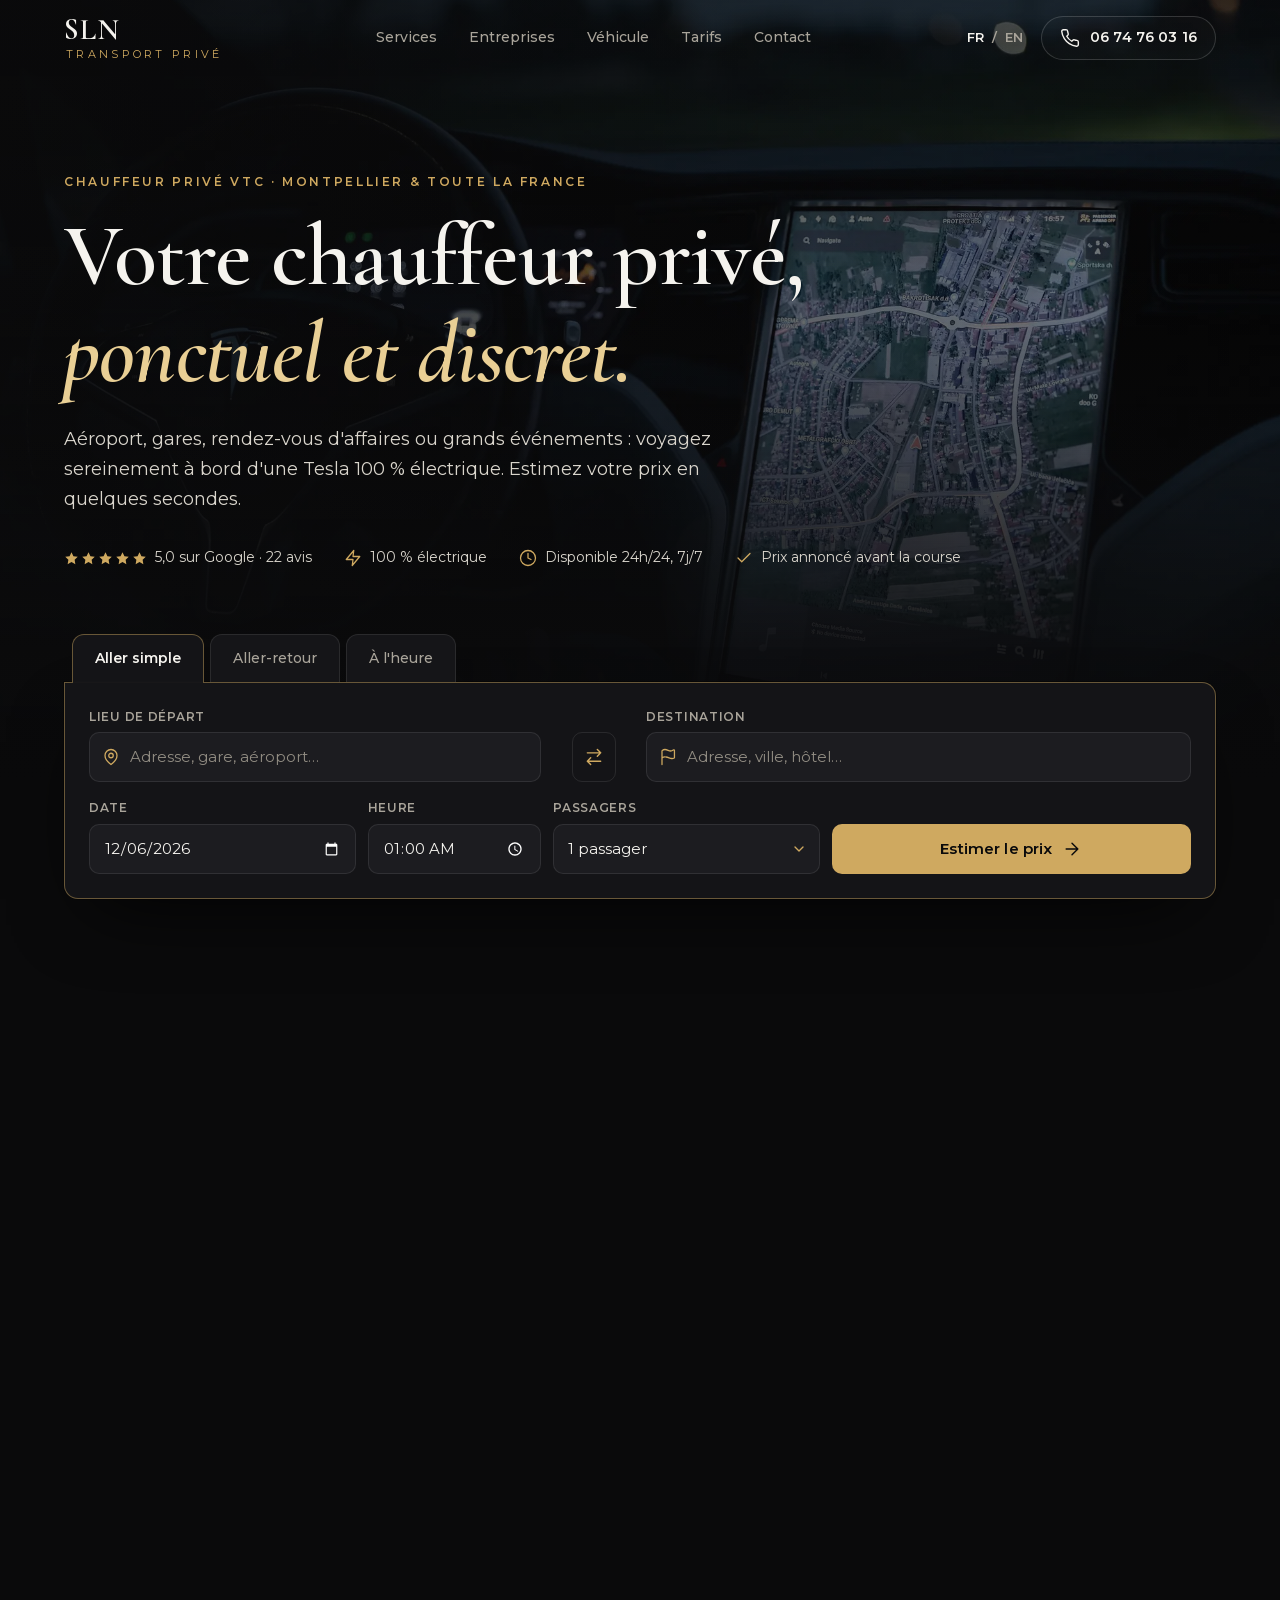
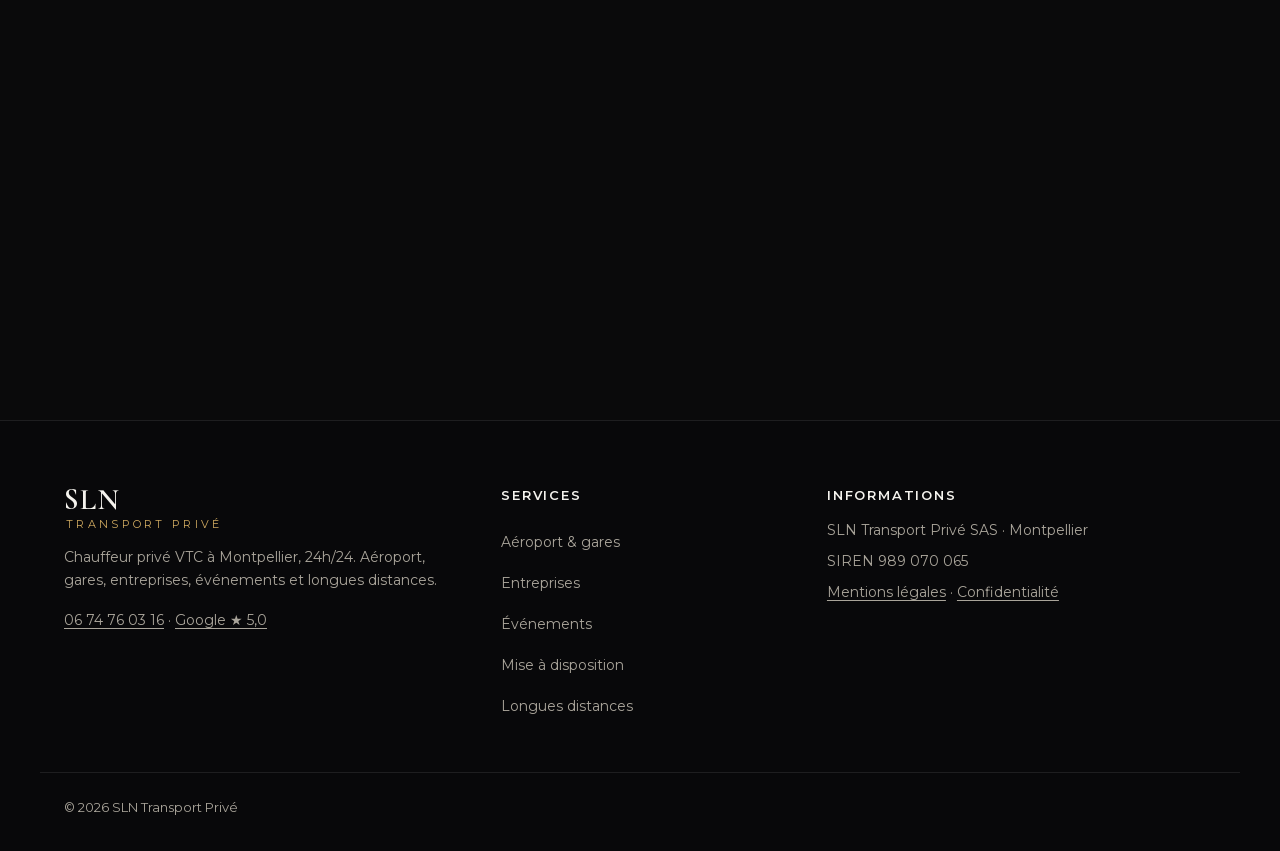
==== commit ad4b203b: "Polish : or uni et rare (fin des dégradés et halos), titres allégés, contrastes AA, validation des h" ====
--- a/index.html
+++ b/index.html
@@ -3,10 +3,6 @@
 <head>
 <meta charset="utf-8">
 <meta name="viewport" content="width=device-width, initial-scale=1">
-<meta http-equiv="Content-Security-Policy" content="default-src 'self'; script-src 'self'; style-src 'self'; img-src 'self' data:; font-src 'self'; connect-src 'self' https://data.geopf.fr https://router.project-osrm.org https://api.web3forms.com; form-action 'self' https://api.web3forms.com; base-uri 'self'; object-src 'none'; upgrade-insecure-requests">
-<meta name="referrer" content="strict-origin-when-cross-origin">
-<meta http-equiv="Content-Security-Policy" content="default-src 'self'; script-src 'self'; style-src 'self'; img-src 'self' data:; font-src 'self'; connect-src 'self' https://data.geopf.fr https://router.project-osrm.org https://api.web3forms.com; form-action 'self' https://api.web3forms.com; base-uri 'self'; object-src 'none'; upgrade-insecure-requests">
-<meta name="referrer" content="strict-origin-when-cross-origin">
 <meta http-equiv="Content-Security-Policy" content="default-src 'self'; script-src 'self'; style-src 'self'; img-src 'self' data:; font-src 'self'; connect-src 'self' https://data.geopf.fr https://router.project-osrm.org https://api.web3forms.com; form-action 'self' https://api.web3forms.com; base-uri 'self'; object-src 'none'; upgrade-insecure-requests">
 <meta name="referrer" content="strict-origin-when-cross-origin">
 <title>Chauffeur VTC Montpellier 24h/24 | SLN Transport Privé</title>
@@ -373,7 +369,7 @@
       <div class="booking-tabs" role="tablist" aria-label="Type de trajet">
         <button role="tab" type="button" id="tab-simple" aria-selected="true" aria-controls="booking-tabpanel" data-mode="simple">Aller simple</button>
         <button role="tab" type="button" id="tab-retour" aria-selected="false" aria-controls="booking-tabpanel" data-mode="retour" tabindex="-1">Aller-retour</button>
-        <button role="tab" type="button" id="tab-dispo" aria-selected="false" aria-controls="booking-tabpanel" data-mode="dispo" tabindex="-1">Mise à disposition</button>
+        <button role="tab" type="button" id="tab-dispo" aria-selected="false" aria-controls="booking-tabpanel" data-mode="dispo" tabindex="-1">À l'heure</button>
       </div>
 
       <div id="booking-tabpanel" role="tabpanel" aria-labelledby="tab-simple">
@@ -452,6 +448,7 @@
           <div class="r-price">
             <span class="r-label">Estimation</span>
             <strong id="r-amount">—</strong>
+            <span class="r-route" id="r-route"></span>
             <span class="r-meta" id="r-meta"></span>
           </div>
           <div class="r-actions">
@@ -459,22 +456,13 @@
               <svg class="ic" aria-hidden="true"><use href="#i-chat"/></svg>Réserver sur WhatsApp
             </a>
             <a class="btn btn-outline" id="r-form" href="#contact">Envoyer une demande</a>
-          </div>
-          <p class="r-note" id="r-note">Estimation indicative TTC. Le prix définitif vous est confirmé avant la course.</p>
+            <a class="btn btn-outline js-tel" href="tel:+33674760316"><svg class="ic" aria-hidden="true"><use href="#i-phone"/></svg>Appeler</a>
+          </div>
+          <p class="r-note" id="r-note">Estimation TTC calculée sur la distance par la route. Le chauffeur vous répond personnellement pour confirmer la course et son prix.</p>
         </div>
       </form>
       </div>
     </div>
-  </div>
-</section>
-
-<!-- ============ BANDEAU CONFIANCE ============ -->
-<section class="trust" aria-label="Pourquoi nous faire confiance">
-  <div class="container trust-grid">
-    <div><strong>5,0<span>/5</span></strong><p>Note Google, 22 avis</p></div>
-    <div><strong>100<span>%</span></strong><p>Électrique, zéro émission à l'usage</p></div>
-    <div><strong>1 à 4</strong><p>Passagers, bagages compris</p></div>
-    <div><strong>24/7</strong><p>Disponible jour et nuit, chauffeur bilingue FR · EN</p></div>
   </div>
 </section>
 
@@ -483,7 +471,7 @@
   <div class="container">
     <header class="section-head reveal">
       <p class="eyebrow">Services</p>
-      <h2 id="services-title">Un chauffeur pour chaque <em class="gold">déplacement</em></h2>
+      <h2 id="services-title">Un chauffeur pour chaque déplacement</h2>
       <p>Que vous partiez en voyage, que vous receviez un client ou que vous célébriez un grand jour, le service est le même : ponctuel, discret, soigné.</p>
     </header>
 
@@ -527,7 +515,7 @@
   <div class="container split">
     <div class="split-text reveal">
       <p class="eyebrow">Entreprises</p>
-      <h2 id="pro-title">Vos déplacements professionnels, <em class="gold">sans imprévu</em></h2>
+      <h2 id="pro-title">Vos déplacements professionnels, sans imprévu</h2>
       <p>Vos collaborateurs, clients et partenaires sont accueillis avec le même niveau d'exigence que vous. Vous réservez, nous nous occupons du reste.</p>
       <ul class="checklist">
         <li><svg class="ic" aria-hidden="true"><use href="#i-check"/></svg><span><b>Ponctualité</b> : le chauffeur est sur place avant l'heure prévue.</span></li>
@@ -550,8 +538,7 @@
 <section class="section" aria-labelledby="values-title">
   <div class="container">
     <header class="section-head reveal">
-      <p class="eyebrow">L'esprit SLN</p>
-      <h2 id="values-title">Quatre engagements, <em class="gold">à chaque course</em></h2>
+      <h2 id="values-title">Quatre engagements, à chaque course</h2>
     </header>
     <div class="values-grid">
       <div class="value reveal"><svg class="ic" aria-hidden="true"><use href="#i-handshake"/></svg><h3>Relationnel</h3><p>Un accueil chaleureux et attentionné, du premier message jusqu'à destination.</p></div>
@@ -571,7 +558,7 @@
     </figure>
     <div class="split-text reveal">
       <p class="eyebrow">Le véhicule</p>
-      <h2 id="car-title">Tesla Model Y <em class="gold">2024</em></h2>
+      <h2 id="car-title">Tesla Model Y 2024</h2>
       <p>Silencieuse, spacieuse et 100 % électrique : le confort d'un salon, sans bruit de moteur ni vibration. Idéal pour travailler, téléphoner ou simplement se reposer.</p>
       <ul class="specs">
         <li><svg class="ic" aria-hidden="true"><use href="#i-users"/></svg><b>4</b><span>passagers</span></li>
@@ -587,8 +574,7 @@
 <section class="section" id="tarifs" aria-labelledby="tarifs-title">
   <div class="container">
     <header class="section-head reveal">
-      <p class="eyebrow">Tarifs</p>
-      <h2 id="tarifs-title">Des prix clairs, <em class="gold">annoncés à l'avance</em></h2>
+      <h2 id="tarifs-title">Des prix clairs, annoncés à l'avance</h2>
       <p>Pas de compteur, pas de mauvaise surprise : vous connaissez le prix avant de monter.</p>
     </header>
     <div class="prices-grid">
@@ -623,8 +609,7 @@
 <section class="section" aria-labelledby="zones-title">
   <div class="container">
     <header class="section-head reveal">
-      <p class="eyebrow">Zones desservies</p>
-      <h2 id="zones-title">Basé à Montpellier, <em class="gold">partout en France</em></h2>
+      <h2 id="zones-title">Basé à Montpellier, partout en France</h2>
     </header>
     <ul class="chips reveal">
       <li>Montpellier</li><li>Aéroport Montpellier-Méditerranée</li><li>Gare Saint-Roch</li><li>Gare Sud de France</li>
@@ -638,7 +623,6 @@
 <section class="section section-alt" id="faq" aria-labelledby="faq-title">
   <div class="container faq-wrap">
     <header class="section-head reveal">
-      <p class="eyebrow">Questions fréquentes</p>
       <h2 id="faq-title">Bon à savoir</h2>
       <figure class="faq-media"><img src="img/pluie.webp" alt="Logo Tesla chromé sous la pluie" width="720" height="900" loading="lazy" decoding="async"></figure>
     </header>
@@ -671,8 +655,7 @@
 <section class="section" id="contact" aria-labelledby="contact-title">
   <div class="container contact">
     <div class="contact-direct reveal">
-      <p class="eyebrow">Contact &amp; devis</p>
-      <h2 id="contact-title">Parlons de votre <em class="gold">trajet</em></h2>
+      <h2 id="contact-title">Parlons de votre trajet</h2>
       <p>Disponible 24h/24, 7j/7. Réponse rapide, par le moyen qui vous convient.</p>
       <ul class="contact-list">
         <li><a class="js-tel" href="tel:+33674760316"><svg class="ic" aria-hidden="true"><use href="#i-phone"/></svg><span><b>Appeler</b><span class="js-tel-label">06 74 76 03 16</span></span></a></li>
@@ -694,7 +677,7 @@
       </div>
       <div class="f-row">
         <div class="field"><label for="c-phone">Téléphone</label><input id="c-phone" name="phone" type="tel" autocomplete="tel" required></div>
-        <div class="field"><label for="c-email">E-mail</label><input id="c-email" name="email" type="email" autocomplete="email"></div>
+        <div class="field"><label for="c-email">E-mail <span class="opt">(facultatif)</span></label><input id="c-email" name="email" type="email" autocomplete="email"></div>
       </div>
       <div class="field"><label for="c-trip">Votre trajet</label><textarea id="c-trip" name="trip" rows="5" placeholder="Départ, destination, date, heure, nombre de passagers, bagages…" required></textarea></div>
       <!-- Anti-spam : champ invisible, les robots le cochent -->
@@ -705,8 +688,9 @@
       <div class="f-success" id="f-success" role="status" tabindex="-1" hidden>
         <svg class="ic" aria-hidden="true"><use href="#i-check"/></svg>
         <h3>Demande envoyée</h3>
-        <p>Merci, votre demande a bien été reçue. Vous serez recontacté très rapidement pour confirmer votre trajet et son prix.</p>
+        <p>Merci, votre demande a bien été reçue. Le chauffeur vous recontacte personnellement, par téléphone ou par message, pour confirmer le trajet et le prix.</p>
         <p class="f-success-alt">Pressé ? <a class="js-wa" href="#" target="_blank" rel="noopener">Écrivez sur WhatsApp</a> ou <a class="js-tel" href="tel:+33674760316">appelez directement</a>.</p>
+        <button type="button" class="btn btn-outline" id="f-again">Faire une autre demande</button>
       </div>
     </form>
   </div>
--- a/css/style.css
+++ b/css/style.css
@@ -29,7 +29,6 @@
   --gold: #CFA960;
   --gold-light: #E9CF95;
   --gold-dark: #A9813C;
-  --gold-grad: linear-gradient(135deg, #EED7A1 0%, #CFA960 45%, #A9813C 100%);
   --on-gold: #0A0A0B;
   --danger: #F08A7E;
   --focus: #E9CF95;
@@ -67,7 +66,7 @@
 p { margin: 0 0 var(--s-4); }
 h1, h2, h3 { margin: 0; font-weight: 600; line-height: 1.1; }
 h1, h2 { font-family: var(--font-display); letter-spacing: -0.01em; text-wrap: balance; }
-.trust-grid strong, .price-card strong, .r-price strong, .rating-big strong, .specs b { font-variant-numeric: lining-nums; font-feature-settings: "lnum" 1; }
+.price-card strong, .r-price strong, .rating-big strong, .specs b { font-variant-numeric: lining-nums; font-feature-settings: "lnum" 1; }
 h3 { font-size: 1.125rem; font-weight: 600; letter-spacing: 0.01em; }
 button, input, select, textarea { font: inherit; color: inherit; }
 button { cursor: pointer; }
@@ -81,14 +80,7 @@
 .container { width: 100%; max-width: var(--container); margin: 0 auto; padding: 0 24px; }
 .ic { width: 20px; height: 20px; flex: none; fill: none; stroke: currentColor; stroke-width: 1.7; stroke-linecap: round; stroke-linejoin: round; }
 
-.gold {
-  font-style: italic;
-  background: var(--gold-grad);
-  -webkit-background-clip: text;
-  background-clip: text;
-  color: transparent;
-  padding-right: .06em;
-}
+.gold { font-style: italic; color: var(--gold-light); }
 .eyebrow {
   font-size: 12px;
   font-weight: 600;
@@ -108,8 +100,8 @@
   white-space: nowrap;
 }
 .btn:active { transform: translateY(1px) scale(.99); }
-.btn-gold { background: var(--gold-grad); color: var(--on-gold); box-shadow: 0 8px 24px -10px rgba(207, 169, 96, .55); }
-.btn-gold:hover { box-shadow: 0 12px 30px -8px rgba(207, 169, 96, .7); transform: translateY(-1px); }
+.btn-gold { background: var(--gold); color: var(--on-gold); }
+.btn-gold:hover { background: var(--gold-light); }
 .btn-outline { border-color: var(--border-strong); color: var(--text); background: rgba(255,255,255,.02); }
 .btn-outline:hover { border-color: var(--gold); color: var(--gold-light); }
 .btn-sm { min-height: 44px; padding: 0 18px; font-size: 14px; }
@@ -129,7 +121,7 @@
 .header-inner { height: 100%; display: flex; align-items: center; justify-content: space-between; gap: var(--s-5); }
 .brand { display: inline-flex; flex-direction: column; line-height: 1; gap: 4px; }
 .brand-mark { font-family: var(--font-display); font-weight: 600; font-size: 30px; letter-spacing: .04em; }
-.brand-sub { font-size: 9.5px; letter-spacing: .38em; text-transform: uppercase; color: var(--gold); padding-left: 2px; }
+.brand-sub { font-size: 11px; letter-spacing: .3em; text-transform: uppercase; color: var(--gold); padding-left: 2px; }
 .main-nav { display: flex; gap: var(--s-6); }
 .main-nav a { font-size: 14px; font-weight: 500; color: var(--muted); padding: 10px 0; position: relative; transition: color .2s; }
 .main-nav a::after { content: ""; position: absolute; left: 0; right: 0; bottom: 4px; height: 1px; background: var(--gold); transform: scaleX(0); transition: transform .25s var(--ease); }
@@ -154,7 +146,7 @@
 }
 @media (max-width: 900px) {
   .hero-media { background-image:
-    linear-gradient(180deg, rgba(10,10,11,.6) 0%, rgba(10,10,11,.5) 40%, rgba(10,10,11,.95) 85%, var(--bg) 100%),
+    linear-gradient(180deg, rgba(10,10,11,.62) 0%, rgba(10,10,11,.72) 40%, rgba(10,10,11,.95) 80%, var(--bg) 100%),
     url("../img/hero-mobile.webp");
     background-size: auto, cover; background-repeat: no-repeat; background-position: 0 0, 65% 40%; }
 }
@@ -176,8 +168,7 @@
   min-height: 48px; padding: 0 22px;
   border: 1px solid var(--border); border-bottom: none;
   border-radius: 12px 12px 0 0;
-  background: rgba(21, 21, 24, .7);
-  backdrop-filter: blur(10px); -webkit-backdrop-filter: blur(10px);
+  background: var(--surface);
   color: var(--muted); font-size: 14px; font-weight: 500;
   transition: color .2s, background-color .2s;
 }
@@ -189,7 +180,7 @@
   border: 1px solid rgba(207, 169, 96, .45);
   border-radius: 0 var(--radius) var(--radius) var(--radius);
   padding: var(--s-5) var(--s-5);
-  box-shadow: 0 30px 80px -30px rgba(0,0,0,.9), 0 0 0 1px rgba(0,0,0,.4), 0 0 60px -20px rgba(207,169,96,.18);
+  box-shadow: 0 30px 80px -30px rgba(0,0,0,.9), 0 0 0 1px rgba(0,0,0,.4);
 }
 .b-grid {
   display: grid;
@@ -227,7 +218,7 @@
 .field select { appearance: none; -webkit-appearance: none; padding-right: 36px;
   background-image: url("data:image/svg+xml,%3Csvg xmlns='http://www.w3.org/2000/svg' width='16' height='16' viewBox='0 0 24 24' fill='none' stroke='%23CFA960' stroke-width='2' stroke-linecap='round' stroke-linejoin='round'%3E%3Cpath d='m6 9 6 6 6-6'/%3E%3C/svg%3E");
   background-repeat: no-repeat; background-position: right 12px center; }
-.field input::placeholder, .field textarea::placeholder { color: #77736B; }
+.field input::placeholder, .field textarea::placeholder { color: #918C82; }
 .field input:hover, .field select:hover, .field textarea:hover { border-color: var(--border-strong); }
 .field input:focus, .field select:focus, .field textarea:focus { outline: none; border-color: var(--gold); background: #202024; }
 .field input[aria-invalid="true"], .field textarea[aria-invalid="true"] { border-color: var(--danger); }
@@ -264,19 +255,13 @@
 }
 .r-price { display: flex; flex-wrap: wrap; align-items: baseline; gap: 6px 16px; }
 .r-label { font-size: 12px; letter-spacing: .18em; text-transform: uppercase; color: var(--muted); font-weight: 600; width: 100%; }
-.r-price strong { white-space: nowrap; font-family: var(--font-display); font-size: clamp(40px, 5vw, 56px); line-height: 1; background: var(--gold-grad); -webkit-background-clip: text; background-clip: text; color: transparent; }
+.r-price strong { white-space: nowrap; font-family: var(--font-display); font-size: clamp(40px, 5vw, 56px); line-height: 1; color: var(--gold-light); }
+.r-route { width: 100%; color: var(--text); font-size: 15px; font-weight: 500; }
+.r-route:empty { display: none; }
 .r-meta { color: #D9D5CC; font-size: 14px; }
 .r-actions { display: flex; gap: var(--s-3); flex-wrap: wrap; }
 .r-note { grid-column: 1 / -1; margin: 0; color: var(--muted); font-size: 13px; }
 @keyframes fadeUp { from { opacity: 0; transform: translateY(8px); } to { opacity: 1; transform: none; } }
-
-/* ---------- Bandeau confiance ---------- */
-.trust { padding: var(--s-8) 0 var(--s-7); }
-.trust-grid { display: grid; grid-template-columns: repeat(4, 1fr); gap: var(--s-5); }
-.trust-grid > div { border-left: 1px solid var(--border); padding-left: var(--s-5); }
-.trust-grid strong { font-family: var(--font-display); font-size: 40px; font-weight: 600; line-height: 1; display: block; margin-bottom: 8px; }
-.trust-grid strong span { color: var(--gold); font-size: .6em; margin-left: 2px; }
-.trust-grid p { margin: 0; color: var(--muted); font-size: 14px; }
 
 /* ---------- Sections ---------- */
 .section { padding: var(--s-10) 0; }
@@ -292,7 +277,7 @@
   padding: var(--s-6); display: flex; flex-direction: column; gap: var(--s-3);
   transition: border-color .25s var(--ease), transform .25s var(--ease), background-color .25s;
 }
-.card:hover { border-color: rgba(207,169,96,.4); transform: translateY(-3px); background: #18181B; }
+.card:hover { border-color: rgba(207,169,96,.4); background: #18181B; }
 .service { grid-column: span 2; }
 .service:nth-child(4), .service:nth-child(5) { grid-column: span 3; }
 .card-ic { width: 40px; height: 40px; fill: none; stroke: var(--gold); stroke-width: 1.4; stroke-linecap: round; stroke-linejoin: round; margin-bottom: var(--s-3); }
@@ -307,14 +292,13 @@
 .split-text > p:not(.eyebrow) { color: var(--muted); font-size: 17px; }
 .checklist { list-style: none; padding: 0; margin: var(--s-5) 0 var(--s-6); display: grid; gap: var(--s-4); }
 .checklist li { display: flex; gap: 14px; align-items: flex-start; color: #D9D5CC; }
-.checklist .ic { color: var(--on-gold); background: var(--gold-grad); border-radius: 50%; padding: 4px; width: 24px; height: 24px; stroke-width: 2.4; margin-top: 1px; }
+.checklist .ic { color: var(--gold); width: 20px; height: 20px; stroke-width: 2.2; margin-top: 3px; }
 .checklist b { color: var(--text); font-weight: 600; }
 .split-cards { display: grid; gap: var(--s-4); }
 .mini { display: flex; gap: var(--s-4); align-items: flex-start; background: var(--surface); border: 1px solid var(--border); border-radius: var(--radius); padding: var(--s-5); }
 .mini .ic { width: 26px; height: 26px; color: var(--gold); stroke-width: 1.5; }
 .mini b { display: block; margin-bottom: 4px; font-weight: 600; }
 .mini span { color: var(--muted); font-size: 15px; }
-.split-cards .mini:nth-child(3) { margin-left: var(--s-7); }
 .pro-media, .faq-media { margin: 0; border-radius: var(--radius); overflow: hidden; border: 1px solid var(--border); }
 .pro-media { aspect-ratio: 4 / 3; }
 .faq-media { aspect-ratio: 4 / 5; margin-top: var(--s-7); max-width: 360px; }
@@ -345,14 +329,14 @@
 .price-card { background: var(--surface); border: 1px solid var(--border); border-radius: var(--radius); padding: var(--s-6) var(--s-5); text-align: left; transition: border-color .25s; }
 .price-card:hover { border-color: rgba(207,169,96,.4); }
 .price-card span { font-size: 13px; letter-spacing: .08em; text-transform: uppercase; color: var(--muted); font-weight: 600; }
-.price-card strong { display: block; font-family: var(--font-display); font-size: 48px; line-height: 1.1; margin: var(--s-4) 0 var(--s-2); background: var(--gold-grad); -webkit-background-clip: text; background-clip: text; color: transparent; }
+.price-card strong { display: block; font-family: var(--font-display); font-size: 48px; line-height: 1.1; margin: var(--s-4) 0 var(--s-2); color: var(--text); }
 .price-card p { margin: 0; color: var(--muted); font-size: 14px; }
 .prices-note { margin-top: var(--s-6); color: var(--muted); font-size: 14px; }
 .prices-note a { color: var(--gold-light); text-decoration: underline; text-underline-offset: 3px; }
 
 /* Avis */
 .reviews { display: grid; grid-template-columns: auto 1fr; gap: var(--s-9); align-items: center; }
-.rating-big { text-align: center; padding: var(--s-7) var(--s-8); border: 1px solid rgba(207,169,96,.35); border-radius: var(--radius); background: radial-gradient(120% 100% at 50% 0%, rgba(207,169,96,.12), transparent 70%), var(--surface); }
+.rating-big { text-align: center; padding: var(--s-7) var(--s-8); border: 1px solid var(--border-strong); border-radius: var(--radius); background: var(--surface); }
 .rating-big strong { display: block; font-family: var(--font-display); font-size: 96px; line-height: 1; margin-bottom: var(--s-3); }
 .rating-big p { margin: var(--s-3) 0 0; color: var(--muted); font-size: 14px; }
 .reviews-text > p:not(.eyebrow) { color: var(--muted); font-size: 17px; max-width: 52ch; margin-bottom: var(--s-6); }
@@ -387,7 +371,7 @@
 .seg label { position: relative; }
 .seg input { position: absolute; opacity: 0; inset: 0; cursor: pointer; }
 .seg span { display: inline-flex; align-items: center; min-height: 40px; padding: 0 20px; border-radius: 999px; font-size: 14px; font-weight: 600; color: var(--muted); transition: background-color .2s, color .2s; }
-.seg input:checked + span { background: var(--gold-grad); color: var(--on-gold); }
+.seg input:checked + span { background: var(--gold); color: var(--on-gold); }
 .seg input:focus-visible + span { outline: 2px solid var(--focus); outline-offset: 2px; }
 .f-error { color: var(--danger); font-size: 14px; margin: 0; }
 .f-legal { color: var(--muted); font-size: 12.5px; margin: 0; }
@@ -395,9 +379,10 @@
 .btn[aria-busy="true"] { opacity: .75; cursor: progress; }
 .contact-form.is-sent > :not(.f-success) { display: none; }
 .f-success { text-align: center; padding: var(--s-6) var(--s-4); outline: none; }
-.f-success > .ic { width: 56px; height: 56px; padding: 14px; border-radius: 50%; background: var(--gold-grad); color: var(--on-gold); stroke-width: 2.4; margin: 0 auto var(--s-5); display: block; }
+.f-success > .ic { width: 56px; height: 56px; padding: 14px; border-radius: 50%; background: var(--gold); color: var(--on-gold); stroke-width: 2.4; margin: 0 auto var(--s-5); display: block; }
 .f-success h3 { font-family: var(--font-display); font-size: 34px; margin-bottom: var(--s-4); }
 .f-success p { color: var(--muted); max-width: 42ch; margin: 0 auto var(--s-4); }
+#f-again { margin-top: var(--s-3); }
 .f-success-alt a { color: var(--gold-light); text-decoration: underline; text-underline-offset: 3px; }
 
 /* Pied de page */
@@ -415,7 +400,9 @@
 .mobile-bar { display: none; }
 
 /* Apparition au défilement */
-.reveal { opacity: 0; transform: translateY(18px); transition: opacity .7s var(--ease), transform .7s var(--ease); }
+@media (scripting: enabled) {
+  .reveal { opacity: 0; transform: translateY(18px); transition: opacity .7s var(--ease), transform .7s var(--ease); }
+}
 .reveal.is-in { opacity: 1; transform: none; }
 
 /* ---------- Responsive ---------- */
@@ -457,10 +444,8 @@
   .hero { padding-top: calc(var(--header-h) + 56px); }
   .hero-proof { margin-bottom: var(--s-7); }
   .split, .split-car, .reviews, .faq-wrap, .contact { grid-template-columns: 1fr; gap: var(--s-7); }
-  .split-cards .mini:nth-child(3) { margin-left: 0; }
   .faq-media { display: none; }
   .car-media { aspect-ratio: 4 / 3.4; }
-  .trust-grid { grid-template-columns: repeat(2, 1fr); row-gap: var(--s-6); }
   .footer-grid { grid-template-columns: 1fr; gap: var(--s-6); }
   .section { padding: var(--s-9) 0; }
   .rating-big { padding: var(--s-6); }
@@ -474,7 +459,7 @@
   }
   .mobile-bar a { display: inline-flex; align-items: center; justify-content: center; gap: 8px; min-height: 48px; border-radius: 12px; border: 1px solid var(--border-strong); font-size: 14px; font-weight: 600; }
   .mobile-bar .ic { width: 18px; height: 18px; color: var(--gold); }
-  .mobile-bar .mb-gold { background: var(--gold-grad); color: var(--on-gold); border-color: transparent; }
+  .mobile-bar .mb-gold { background: var(--gold); color: var(--on-gold); border-color: transparent; }
   .mobile-bar .mb-gold .ic { color: var(--on-gold); }
   body { padding-bottom: 76px; }
 }
@@ -498,9 +483,8 @@
   .specs li { padding: var(--s-3) var(--s-4); }
   .f-row { grid-template-columns: 1fr; }
   .contact-form { padding: var(--s-5) var(--s-4); }
-  .trust-grid > div { padding-left: var(--s-4); }
-  .trust-grid strong { font-size: 32px; }
-  .lang { display: none; }
+  .lang { gap: 4px; font-size: 13px; }
+  .lang a { padding: 12px 6px; min-width: 44px; min-height: 44px; display: inline-flex; align-items: center; justify-content: center; }
 }
 
 @media (prefers-reduced-motion: reduce) {
@@ -514,7 +498,7 @@
 .card-link::after { content: ""; position: absolute; inset: 0; border-radius: inherit; }
 .service { position: relative; }
 .service .link-arrow, .service .price-tag { position: relative; z-index: 1; }
-.page-hero { padding: calc(var(--header-h) + 64px) 0 var(--s-8); background: radial-gradient(80% 60% at 80% 0%, rgba(207,169,96,.10), transparent 60%), var(--bg); }
+.page-hero { padding: calc(var(--header-h) + 64px) 0 var(--s-8); background: var(--bg); }
 .page-hero-plain { padding-bottom: var(--s-6); }
 .page-hero-grid { display: grid; grid-template-columns: 1.25fr .75fr; gap: var(--s-8); align-items: center; }
 .page-hero h1 { font-size: clamp(40px, 5.6vw, 72px); margin: var(--s-4) 0 var(--s-5); }
@@ -540,7 +524,7 @@
 .price-table { display: grid; grid-template-columns: repeat(3, 1fr); gap: var(--s-3); margin-bottom: var(--s-4); }
 .price-table > div { background: var(--surface); border: 1px solid var(--border); border-radius: var(--radius); padding: var(--s-5); }
 .price-table span { font-size: 12px; letter-spacing: .1em; text-transform: uppercase; color: var(--muted); font-weight: 600; }
-.price-table strong { display: block; font-family: var(--font-display); font-size: 44px; line-height: 1.1; margin: 8px 0 4px; background: var(--gold-grad); -webkit-background-clip: text; background-clip: text; color: transparent; font-variant-numeric: lining-nums; }
+.price-table strong { display: block; font-family: var(--font-display); font-size: 44px; line-height: 1.1; margin: 8px 0 4px; color: var(--text); font-variant-numeric: lining-nums; }
 .price-table p { margin: 0; font-size: 14px !important; color: var(--muted) !important; }
 .table-wrap { overflow-x: auto; border: 1px solid var(--border); border-radius: var(--radius); margin-bottom: var(--s-4); }
 table.dist { width: 100%; border-collapse: collapse; font-size: 15px; min-width: 460px; }
@@ -553,8 +537,8 @@
 .related { display: grid; grid-template-columns: repeat(4, 1fr); gap: var(--s-3); }
 .related-card { display: flex; justify-content: space-between; align-items: center; gap: var(--s-3); padding: var(--s-5); min-height: 64px; background: var(--surface); border: 1px solid var(--border); border-radius: var(--radius); font-weight: 600; transition: border-color .2s, transform .2s var(--ease); }
 .related-card .ic { color: var(--gold); }
-.related-card:hover { border-color: rgba(207,169,96,.5); transform: translateY(-2px); }
-.cta-band { margin-top: var(--s-8); display: flex; justify-content: space-between; align-items: center; gap: var(--s-5); flex-wrap: wrap; padding: var(--s-7) var(--s-6); border: 1px solid rgba(207,169,96,.4); border-radius: calc(var(--radius) + 4px); background: radial-gradient(100% 140% at 100% 0%, rgba(207,169,96,.12), transparent 60%), var(--surface); }
+.related-card:hover { border-color: rgba(207,169,96,.5); }
+.cta-band { margin-top: var(--s-8); display: flex; justify-content: space-between; align-items: center; gap: var(--s-5); flex-wrap: wrap; padding: var(--s-7) var(--s-6); border: 1px solid var(--border-strong); border-radius: calc(var(--radius) + 4px); background: var(--surface); }
 .cta-band h2 { font-size: clamp(28px, 3.4vw, 40px); margin-bottom: 6px; }
 .cta-band p { margin: 0; color: var(--muted); }
 .foot-title { color: var(--text) !important; font-weight: 600; font-size: 13px !important; letter-spacing: .14em; text-transform: uppercase; margin: 0 0 var(--s-3) !important; }
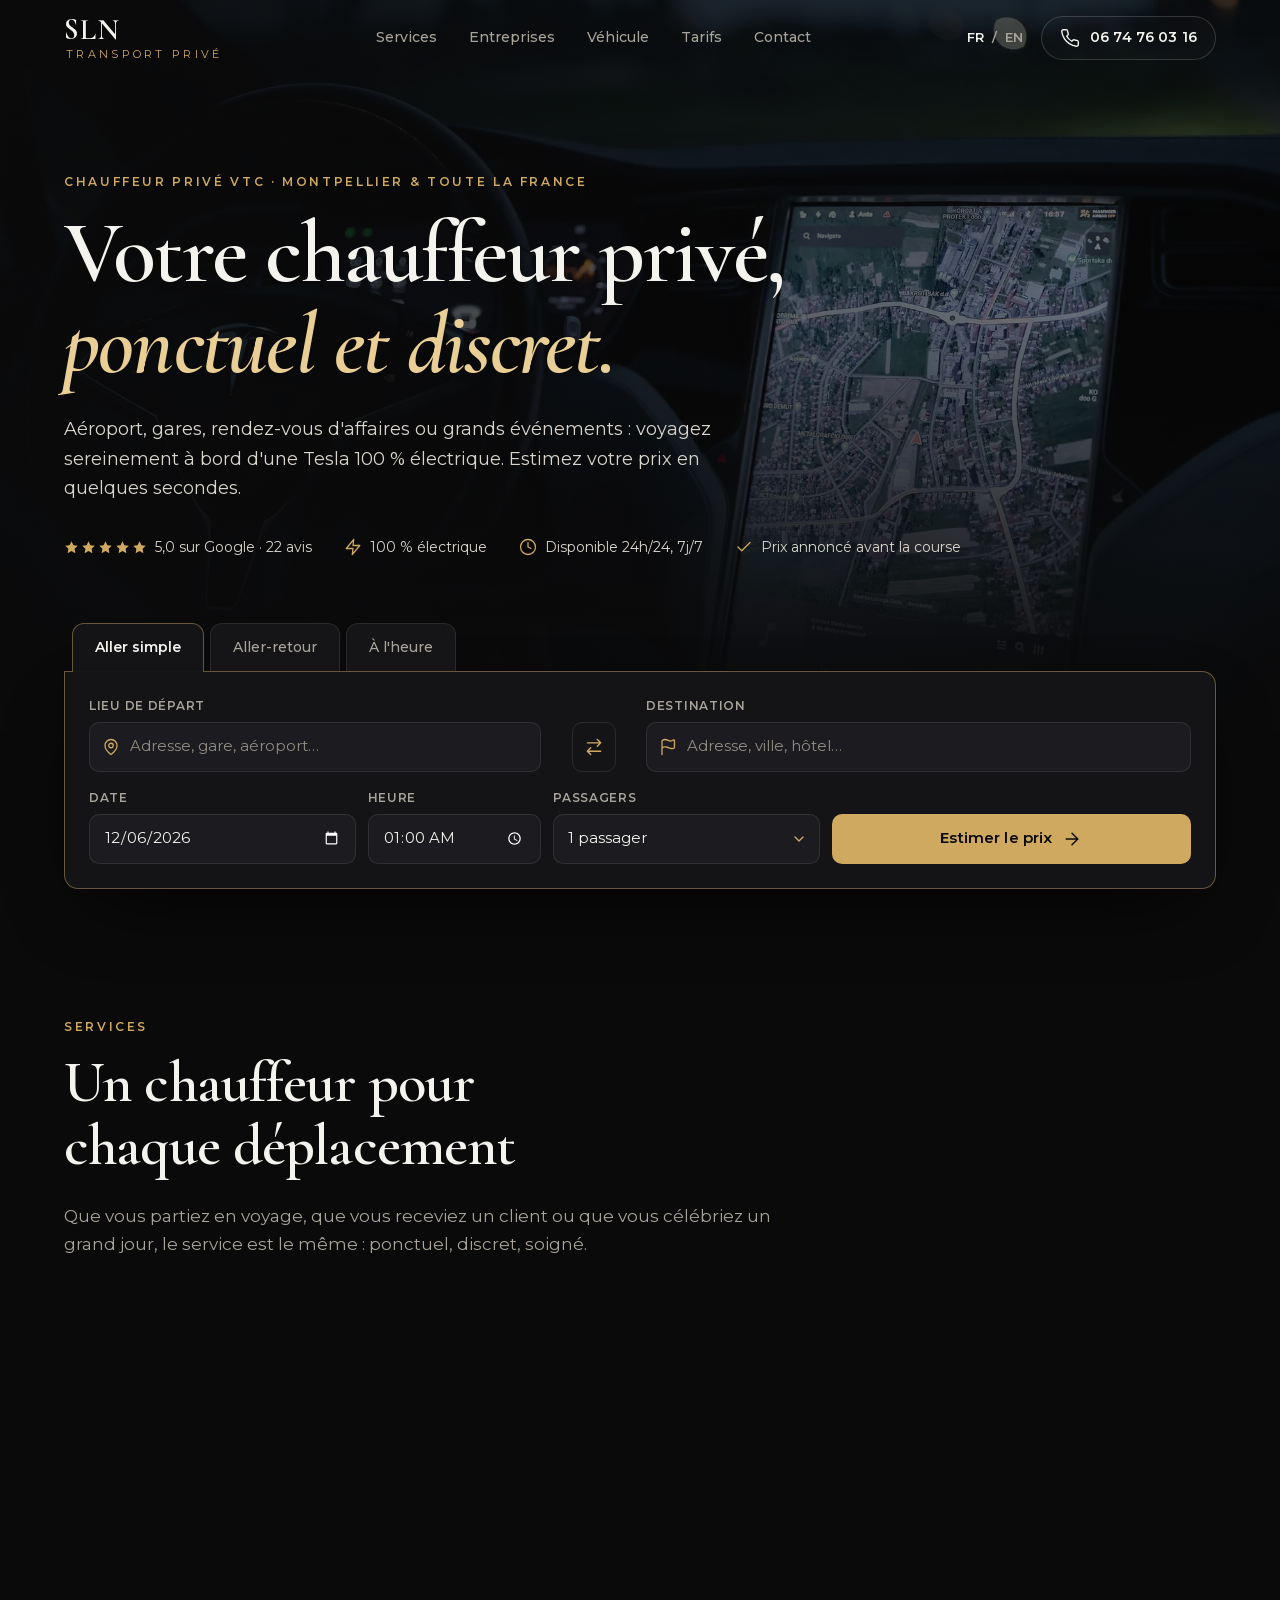
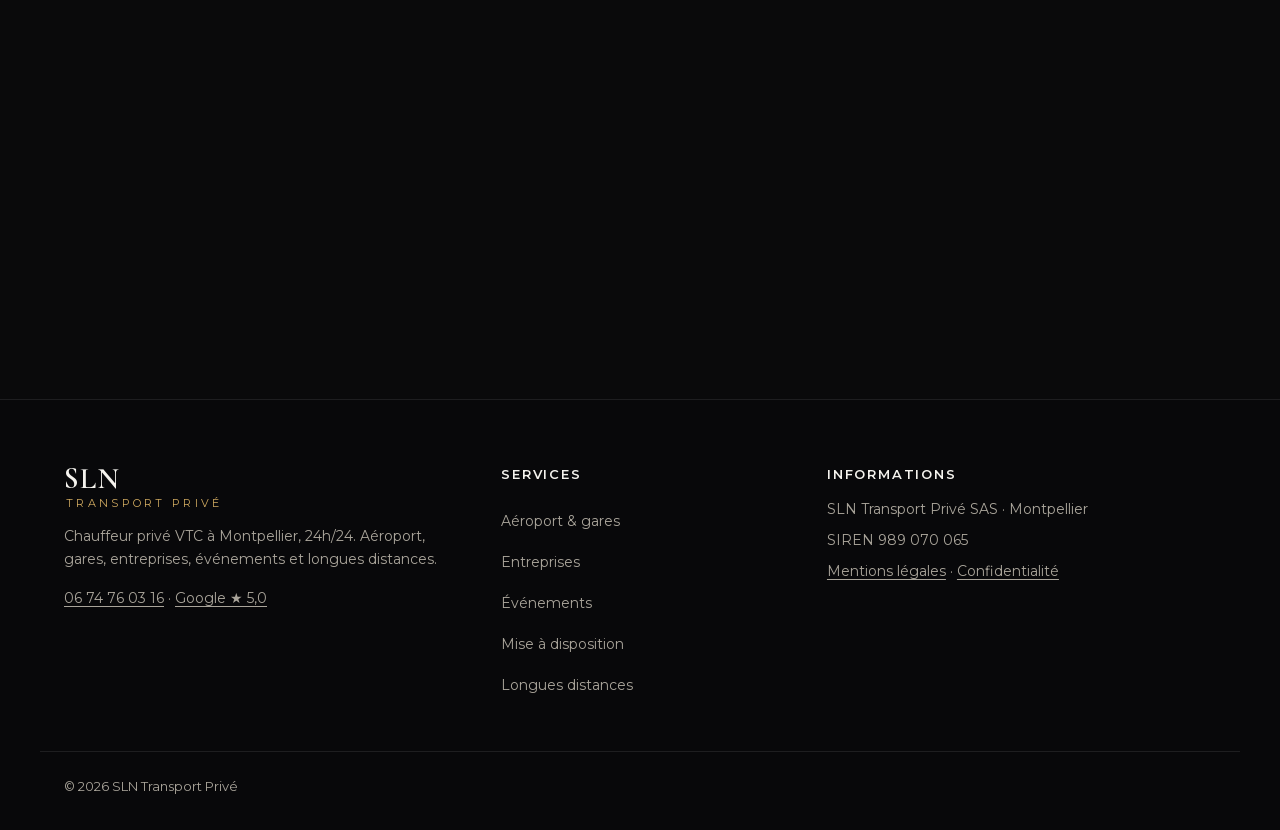
==== commit 084d1291: "Audit apple-design : autocomplétion immédiate, survol limité aux vrais pointeurs, retour au toucher," ====
--- a/index.html
+++ b/index.html
@@ -444,7 +444,10 @@
 
         <p class="b-error" id="b-error" role="alert" hidden></p>
 
-        <div class="b-result" id="b-result" aria-live="polite" hidden>
+        <p class="sr-only" id="b-live" role="status" aria-live="polite"></p>
+
+        <div class="b-result" id="b-result">
+          <div class="b-result-inner">
           <div class="r-price">
             <span class="r-label">Estimation</span>
             <strong id="r-amount">—</strong>
@@ -459,6 +462,7 @@
             <a class="btn btn-outline js-tel" href="tel:+33674760316"><svg class="ic" aria-hidden="true"><use href="#i-phone"/></svg>Appeler</a>
           </div>
           <p class="r-note" id="r-note">Estimation TTC calculée sur la distance par la route. Le chauffeur vous répond personnellement pour confirmer la course et son prix.</p>
+          </div>
         </div>
       </form>
       </div>
--- a/css/style.css
+++ b/css/style.css
@@ -38,34 +38,38 @@
   --font-body: "Montserrat", "Montserrat Fallback", Arial, sans-serif;
 
   /* Espacements (densité spacieuse) */
-  --s-1: 4px; --s-2: 8px; --s-3: 12px; --s-4: 16px; --s-5: 24px;
-  --s-6: 32px; --s-7: 48px; --s-8: 64px; --s-9: 96px; --s-10: 128px;
+  --s-1: 0.25rem; --s-2: 0.5rem; --s-3: 0.75rem; --s-4: 1rem; --s-5: 1.5rem;
+  --s-6: 2rem; --s-7: 3rem; --s-8: 4rem; --s-9: 6rem; --s-10: 8rem;
 
   --radius: 14px;
   --radius-sm: 10px;
   --container: 1200px;
-  --header-h: 76px;
+  --header-h: 4.75rem;
   --ease: cubic-bezier(.2, .7, .2, 1);
 }
 
 /* ---------- Base ---------- */
 *, *::before, *::after { box-sizing: border-box; }
-html { scroll-behavior: smooth; scroll-padding-top: calc(var(--header-h) + 8px); -webkit-text-size-adjust: 100%; }
+html { scroll-behavior: smooth; scroll-padding-top: calc(var(--header-h) + 0.5rem); -webkit-text-size-adjust: 100%; }
 body {
   margin: 0;
   background: var(--bg);
   color: var(--text);
   font-family: var(--font-body);
-  font-size: 16px;
+  font-size: 1rem;
   line-height: 1.65;
   -webkit-font-smoothing: antialiased;
+  font-optical-sizing: auto;
   overflow-x: hidden;
 }
 img { max-width: 100%; display: block; }
 a { color: inherit; text-decoration: none; }
 p { margin: 0 0 var(--s-4); }
 h1, h2, h3 { margin: 0; font-weight: 600; line-height: 1.1; }
-h1, h2 { font-family: var(--font-display); letter-spacing: -0.01em; text-wrap: balance; }
+h1 { line-height: 1.04; }
+h2 { line-height: 1.08; }
+h1, h2 { font-family: var(--font-display); letter-spacing: -0.015em; text-wrap: balance; }
+h1 { letter-spacing: -0.02em; }
 .price-card strong, .r-price strong, .rating-big strong, .specs b { font-variant-numeric: lining-nums; font-feature-settings: "lnum" 1; }
 h3 { font-size: 1.125rem; font-weight: 600; letter-spacing: 0.01em; }
 button, input, select, textarea { font: inherit; color: inherit; }
@@ -74,15 +78,15 @@
 [hidden] { display: none !important; }
 .sprite { position: absolute; width: 0; height: 0; overflow: hidden; }
 .sr-only { position: absolute; width: 1px; height: 1px; overflow: hidden; clip: rect(0 0 0 0); white-space: nowrap; }
-.skip { position: absolute; left: 16px; top: -60px; z-index: 100; background: var(--gold); color: var(--on-gold); padding: 10px 16px; border-radius: 8px; font-weight: 600; }
-.skip:focus { top: 12px; }
-
-.container { width: 100%; max-width: var(--container); margin: 0 auto; padding: 0 24px; }
-.ic { width: 20px; height: 20px; flex: none; fill: none; stroke: currentColor; stroke-width: 1.7; stroke-linecap: round; stroke-linejoin: round; }
+.skip { position: absolute; left: 1rem; top: -3.75rem; z-index: 100; background: var(--gold); color: var(--on-gold); padding: 0.625rem 1rem; border-radius: 8px; font-weight: 600; }
+.skip:focus { top: 0.75rem; }
+
+.container { width: 100%; max-width: var(--container); margin: 0 auto; padding: 0 1.5rem; }
+.ic { width: 1.25rem; height: 1.25rem; flex: none; fill: none; stroke: currentColor; stroke-width: 1.7; stroke-linecap: round; stroke-linejoin: round; }
 
 .gold { font-style: italic; color: var(--gold-light); }
 .eyebrow {
-  font-size: 12px;
+  font-size: 0.75rem;
   font-weight: 600;
   letter-spacing: .22em;
   text-transform: uppercase;
@@ -92,23 +96,32 @@
 
 /* ---------- Boutons ---------- */
 .btn {
-  display: inline-flex; align-items: center; justify-content: center; gap: 10px;
-  min-height: 48px; padding: 0 24px;
+  display: inline-flex; align-items: center; justify-content: center; gap: 0.625rem;
+  min-height: 3rem; padding: 0 1.5rem;
   border-radius: 999px; border: 1px solid transparent;
-  font-size: 15px; font-weight: 600; letter-spacing: .01em;
+  font-size: 0.9375rem; font-weight: 600; letter-spacing: .01em;
   transition: transform .2s var(--ease), background-color .2s var(--ease), border-color .2s var(--ease), box-shadow .2s var(--ease), color .2s var(--ease);
   white-space: nowrap;
 }
-.btn:active { transform: translateY(1px) scale(.99); }
+
 .btn-gold { background: var(--gold); color: var(--on-gold); }
-.btn-gold:hover { background: var(--gold-light); }
+@media (hover: hover) { .btn-gold:hover { background: var(--gold-light); } }
 .btn-outline { border-color: var(--border-strong); color: var(--text); background: rgba(255,255,255,.02); }
-.btn-outline:hover { border-color: var(--gold); color: var(--gold-light); }
-.btn-sm { min-height: 44px; padding: 0 18px; font-size: 14px; }
+@media (hover: hover) { .btn-outline:hover { border-color: var(--gold); color: var(--gold-light); } }
+.btn-sm { min-height: 2.75rem; padding: 0 1.125rem; font-size: 0.875rem; }
 .btn-block { width: 100%; }
-.link-arrow { display: inline-flex; align-items: center; gap: 8px; color: var(--gold-light); font-weight: 600; font-size: 14px; min-height: 44px; }
-.link-arrow .ic { width: 16px; height: 16px; transition: transform .2s var(--ease); }
-.link-arrow:hover .ic { transform: translateX(4px); }
+.link-arrow { display: inline-flex; align-items: center; gap: 0.5rem; color: var(--gold-light); font-weight: 600; font-size: 0.875rem; min-height: 2.75rem; }
+
+/* Retour au toucher : l'élément réagit dès l'appui (100 ms), puis revient en douceur au relâchement */
+.booking-tabs button, .menu-toggle, .mobile-bar a, .faq summary, .link-arrow, .seg span {
+  transition: transform .2s var(--ease), color .2s, background-color .2s, border-color .2s;
+}
+.btn:active, .booking-tabs button:active, .swap:active, .menu-toggle:active, .mobile-bar a:active,
+.related-card:active, .contact-list a:active, .service:active, .faq summary:active, .link-arrow:active,
+.seg label:active span { transform: scale(.97); transition-duration: .1s; }
+.faq summary:active { transform: none; opacity: .7; }
+.link-arrow .ic { width: 1rem; height: 1rem; transition: transform .2s var(--ease); }
+@media (hover: hover) { .link-arrow:hover .ic { transform: translateX(4px); } }
 
 /* ---------- En-tête ---------- */
 .site-header {
@@ -119,23 +132,23 @@
 }
 .site-header.is-scrolled { background: rgba(10, 10, 11, .82); backdrop-filter: blur(14px); -webkit-backdrop-filter: blur(14px); border-bottom-color: var(--border); }
 .header-inner { height: 100%; display: flex; align-items: center; justify-content: space-between; gap: var(--s-5); }
-.brand { display: inline-flex; flex-direction: column; line-height: 1; gap: 4px; }
-.brand-mark { font-family: var(--font-display); font-weight: 600; font-size: 30px; letter-spacing: .04em; }
-.brand-sub { font-size: 11px; letter-spacing: .3em; text-transform: uppercase; color: var(--gold); padding-left: 2px; }
+.brand { display: inline-flex; flex-direction: column; line-height: 1; gap: 0.25rem; }
+.brand-mark { font-family: var(--font-display); font-weight: 600; font-size: 1.875rem; letter-spacing: .04em; }
+.brand-sub { font-size: 0.6875rem; letter-spacing: .3em; text-transform: uppercase; color: var(--gold); padding-left: 2px; }
 .main-nav { display: flex; gap: var(--s-6); }
-.main-nav a { font-size: 14px; font-weight: 500; color: var(--muted); padding: 10px 0; position: relative; transition: color .2s; }
-.main-nav a::after { content: ""; position: absolute; left: 0; right: 0; bottom: 4px; height: 1px; background: var(--gold); transform: scaleX(0); transition: transform .25s var(--ease); }
-.main-nav a:hover { color: var(--text); }
-.main-nav a:hover::after { transform: scaleX(1); }
+.main-nav a { font-size: 0.875rem; font-weight: 500; color: var(--muted); padding: 0.625rem 0; position: relative; transition: color .2s; }
+.main-nav a::after { content: ""; position: absolute; left: 0; right: 0; bottom: 0.25rem; height: 1px; background: var(--gold); transform: scaleX(0); transition: transform .25s var(--ease); }
+@media (hover: hover) { .main-nav a:hover { color: var(--text); } }
+@media (hover: hover) { .main-nav a:hover::after { transform: scaleX(1); } }
 .header-actions { display: flex; align-items: center; gap: var(--s-4); }
-.lang { display: flex; align-items: center; gap: 6px; font-size: 13px; font-weight: 600; color: var(--muted); }
-.lang a { padding: 8px 2px; }
+.lang { display: flex; align-items: center; gap: 0.375rem; font-size: 0.8125rem; font-weight: 600; color: var(--muted); }
+.lang a { padding: 0.5rem 2px; }
 .lang a[aria-current="true"] { color: var(--text); }
 .lang .is-disabled { opacity: .45; cursor: not-allowed; }
-.menu-toggle { display: none; width: 44px; height: 44px; border-radius: 50%; border: 1px solid var(--border-strong); background: transparent; align-items: center; justify-content: center; }
+.menu-toggle { display: none; width: 2.75rem; height: 2.75rem; border-radius: 50%; border: 1px solid var(--border-strong); background: transparent; align-items: center; justify-content: center; }
 
 /* ---------- Hero ---------- */
-.hero { position: relative; padding-top: calc(var(--header-h) + 96px); isolation: isolate; }
+.hero { position: relative; padding-top: calc(var(--header-h) + 6rem); isolation: isolate; }
 .hero-media {
   position: absolute; inset: 0 0 120px 0; z-index: -1;
   background:
@@ -144,35 +157,35 @@
     url("../img/hero.webp") 60% 45% / cover no-repeat;
   filter: saturate(.85);
 }
-@media (max-width: 900px) {
+@media (max-width: 56.25em) {
   .hero-media { background-image:
     linear-gradient(180deg, rgba(10,10,11,.62) 0%, rgba(10,10,11,.72) 40%, rgba(10,10,11,.95) 80%, var(--bg) 100%),
     url("../img/hero-mobile.webp");
     background-size: auto, cover; background-repeat: no-repeat; background-position: 0 0, 65% 40%; }
 }
 .hero-content { max-width: var(--container); }
-.hero h1 { font-size: clamp(44px, 7vw, 88px); max-width: 19ch; margin-bottom: var(--s-5); }
-.hero-lead { font-size: clamp(16px, 1.6vw, 18px); color: #D9D5CC; max-width: 56ch; margin-bottom: var(--s-6); }
-.hero-proof { list-style: none; margin: 0 0 var(--s-8); padding: 0; display: flex; flex-wrap: wrap; gap: var(--s-3) var(--s-6); font-size: 14px; color: #D9D5CC; }
-.hero-proof li { display: inline-flex; align-items: center; gap: 8px; }
-.hero-proof .ic { width: 18px; height: 18px; color: var(--gold); }
+.hero h1 { font-size: clamp(2.75rem, 7vw, 5.5rem); max-width: 19ch; margin-bottom: var(--s-5); }
+.hero-lead { font-size: clamp(1rem, 1.6vw, 1.125rem); color: #D9D5CC; max-width: 56ch; margin-bottom: var(--s-6); }
+.hero-proof { list-style: none; margin: 0 0 var(--s-8); padding: 0; display: flex; flex-wrap: wrap; gap: var(--s-3) var(--s-6); font-size: 0.875rem; color: #D9D5CC; }
+.hero-proof li { display: inline-flex; align-items: center; gap: 0.5rem; }
+.hero-proof .ic { width: 1.125rem; height: 1.125rem; color: var(--gold); }
 .stars { display: inline-flex; gap: 2px; color: var(--gold); }
-.stars svg { width: 15px; height: 15px; fill: currentColor; stroke: none; }
-.stars-lg svg { width: 26px; height: 26px; }
+.stars svg { width: 0.9375rem; height: 0.9375rem; fill: currentColor; stroke: none; }
+.stars-lg svg { width: 1.625rem; height: 1.625rem; }
 
 /* ---------- Module de réservation ---------- */
 .booking-wrap { position: relative; z-index: 5; }
 .booking { position: relative; }
-.booking-tabs { display: flex; gap: 6px; padding-left: 8px; }
+.booking-tabs { display: flex; gap: 0.375rem; padding-left: 0.5rem; }
 .booking-tabs button {
-  min-height: 48px; padding: 0 22px;
+  min-height: 3rem; padding: 0 1.375rem;
   border: 1px solid var(--border); border-bottom: none;
   border-radius: 12px 12px 0 0;
   background: var(--surface);
-  color: var(--muted); font-size: 14px; font-weight: 500;
+  color: var(--muted); font-size: 0.875rem; font-weight: 500;
   transition: color .2s, background-color .2s;
 }
-.booking-tabs button:hover { color: var(--text); }
+@media (hover: hover) { .booking-tabs button:hover { color: var(--text); } }
 .booking-tabs button[aria-selected="true"] { background: rgba(21, 21, 24, .96); color: var(--text); font-weight: 600; border-color: rgba(207,169,96,.45); position: relative; }
 .booking-tabs button[aria-selected="true"]::after { content: ""; position: absolute; left: 0; right: 0; bottom: -1px; height: 2px; background: rgba(21,21,24,.96); }
 .booking-panel {
@@ -198,77 +211,85 @@
 .booking[data-mode="retour"] .b-grid > .field-date,
 .booking[data-mode="retour"] .b-grid > .field-time,
 .booking[data-mode="retour"] .b-grid > .field-pax { grid-column: span 2; }
-.booking[data-mode="retour"] .b-grid > .b-submit { grid-column: span 2; padding: 0 12px; }
+.booking[data-mode="retour"] .b-grid > .b-submit { grid-column: span 2; padding: 0 0.75rem; }
 .booking[data-mode="retour"] .b-submit .ic { display: none; }
 .booking[data-mode="dispo"] .b-grid > .swap { visibility: hidden; }
-.field { display: flex; flex-direction: column; gap: 6px; min-width: 0; }
-.field label { font-size: 12px; font-weight: 600; letter-spacing: .06em; text-transform: uppercase; color: var(--muted); }
+.field { display: flex; flex-direction: column; gap: 0.375rem; min-width: 0; }
+.field label { font-size: 0.75rem; font-weight: 600; letter-spacing: .06em; text-transform: uppercase; color: var(--muted); }
 .field .opt { text-transform: none; letter-spacing: 0; font-weight: 400; }
 .field input, .field select, .field textarea {
-  width: 100%; min-height: 50px;
+  width: 100%; min-height: 3.125rem;
   background: var(--surface-2);
   border: 1px solid var(--border);
   border-radius: var(--radius-sm);
-  padding: 0 14px;
-  font-size: 15px;
+  padding: 0 0.875rem;
+  font-size: 0.9375rem;
   transition: border-color .2s, background-color .2s;
   color-scheme: dark;
 }
-.field textarea { padding: 14px; resize: vertical; min-height: 120px; line-height: 1.5; }
-.field select { appearance: none; -webkit-appearance: none; padding-right: 36px;
+.field textarea { padding: 0.875rem; resize: vertical; min-height: 7.5rem; line-height: 1.5; }
+.field select { appearance: none; -webkit-appearance: none; padding-right: 2.25rem;
   background-image: url("data:image/svg+xml,%3Csvg xmlns='http://www.w3.org/2000/svg' width='16' height='16' viewBox='0 0 24 24' fill='none' stroke='%23CFA960' stroke-width='2' stroke-linecap='round' stroke-linejoin='round'%3E%3Cpath d='m6 9 6 6 6-6'/%3E%3C/svg%3E");
   background-repeat: no-repeat; background-position: right 12px center; }
 .field input::placeholder, .field textarea::placeholder { color: #918C82; }
-.field input:hover, .field select:hover, .field textarea:hover { border-color: var(--border-strong); }
+@media (hover: hover) { .field input:hover, .field select:hover, .field textarea:hover { border-color: var(--border-strong); } }
 .field input:focus, .field select:focus, .field textarea:focus { outline: none; border-color: var(--gold); background: #202024; }
 .field input[aria-invalid="true"], .field textarea[aria-invalid="true"] { border-color: var(--danger); }
 .combo { position: relative; }
-.combo input { padding-left: 40px; }
-.field-ic { position: absolute; left: 13px; top: 50%; transform: translateY(-50%); width: 18px; height: 18px; color: var(--gold); pointer-events: none; }
+.combo input { padding-left: 2.5rem; }
+.field-ic { position: absolute; left: 0.8125rem; top: 50%; transform: translateY(-50%); width: 1.125rem; height: 1.125rem; color: var(--gold); pointer-events: none; }
 .combo-list {
-  position: absolute; left: 0; right: 0; top: calc(100% + 6px); z-index: 20;
-  list-style: none; margin: 0; padding: 6px;
+  position: absolute; left: 0; right: 0; top: calc(100% + 0.375rem); z-index: 20;
+  list-style: none; margin: 0; padding: 0.375rem;
   background: #1E1E22; border: 1px solid var(--border-strong); border-radius: var(--radius-sm);
   box-shadow: 0 20px 40px -12px rgba(0,0,0,.8);
   max-height: 300px; overflow-y: auto;
-  display: none; min-width: 260px;
+  display: none; min-width: 16.25rem;
 }
 .combo-list.is-open { display: block; }
-.combo-list li { display: flex; gap: 10px; align-items: flex-start; padding: 10px 10px; border-radius: 8px; cursor: pointer; font-size: 14px; line-height: 1.35; }
-.combo-list li .ic { width: 16px; height: 16px; margin-top: 2px; color: var(--gold); }
-.combo-list li small { display: block; color: var(--muted); font-size: 12px; }
-.combo-list li[aria-selected="true"], .combo-list li:hover { background: rgba(207,169,96,.12); }
+.combo-list li { display: flex; gap: 0.625rem; align-items: flex-start; padding: 0.625rem 0.625rem; border-radius: 8px; cursor: pointer; font-size: 0.875rem; line-height: 1.35; }
+.combo-list li .ic { width: 1rem; height: 1rem; margin-top: 2px; color: var(--gold); }
+.combo-list li small { display: block; color: var(--muted); font-size: 0.75rem; }
+.combo-list li[aria-selected="true"] { background: rgba(207,169,96,.12); }
+@media (hover: hover) { .combo-list li:hover { background: rgba(207,169,96,.12); } }
 .combo-list .combo-empty { color: var(--muted); cursor: default; }
-.combo-list .combo-empty:hover { background: none; }
-.swap { width: 44px; height: 50px; border-radius: var(--radius-sm); border: 1px solid var(--border); background: transparent; color: var(--gold); display: inline-flex; align-items: center; justify-content: center; transition: border-color .2s, transform .3s var(--ease); }
-.swap:hover { border-color: var(--gold); }
+@media (hover: hover) { .combo-list .combo-empty:hover { background: none; } }
+.swap { width: 2.75rem; height: 3.125rem; border-radius: var(--radius-sm); border: 1px solid var(--border); background: transparent; color: var(--gold); display: inline-flex; align-items: center; justify-content: center; transition: border-color .2s, transform .3s var(--ease); }
+@media (hover: hover) { .swap:hover { border-color: var(--gold); } }
 .swap .ic { transform: rotate(90deg); }
-.b-submit { min-height: 50px; border-radius: var(--radius-sm); }
+.b-submit { min-height: 3.125rem; border-radius: var(--radius-sm); }
 .b-submit[aria-busy="true"] { opacity: .75; cursor: progress; }
-.b-error { margin: var(--s-4) 0 0; color: var(--danger); font-size: 14px; }
+.b-error { margin: var(--s-4) 0 0; color: var(--danger); font-size: 0.875rem; }
 
 .b-result {
-  margin-top: var(--s-5); padding-top: var(--s-5);
-  border-top: 1px solid var(--border);
+  display: grid; grid-template-rows: 0fr; opacity: 0; visibility: hidden;
+  transition: grid-template-rows .35s var(--ease), opacity .2s ease-out, visibility 0s linear .35s;
+}
+.b-result.is-open {
+  grid-template-rows: 1fr; opacity: 1; visibility: visible;
+  transition: grid-template-rows .35s var(--ease), opacity .3s ease-out .05s, visibility 0s;
+}
+.b-result-inner {
+  min-height: 0; overflow: hidden;
   display: grid; grid-template-columns: 1fr auto; gap: var(--s-4) var(--s-6); align-items: center;
-  animation: fadeUp .4s var(--ease);
-}
-.r-price { display: flex; flex-wrap: wrap; align-items: baseline; gap: 6px 16px; }
-.r-label { font-size: 12px; letter-spacing: .18em; text-transform: uppercase; color: var(--muted); font-weight: 600; width: 100%; }
-.r-price strong { white-space: nowrap; font-family: var(--font-display); font-size: clamp(40px, 5vw, 56px); line-height: 1; color: var(--gold-light); }
-.r-route { width: 100%; color: var(--text); font-size: 15px; font-weight: 500; }
+}
+.b-result-inner::before { content: ""; grid-column: 1 / -1; margin-top: var(--s-5); border-top: 1px solid var(--border); }
+.r-price { display: flex; flex-wrap: wrap; align-items: baseline; gap: 0.375rem 1rem; }
+.r-label { font-size: 0.75rem; letter-spacing: .18em; text-transform: uppercase; color: var(--muted); font-weight: 600; width: 100%; }
+.r-price strong, .price-card strong, .price-table strong, table.dist td, .specs b { font-variant-numeric: lining-nums tabular-nums; }
+.r-price strong { white-space: nowrap; font-family: var(--font-display); font-size: clamp(2.5rem, 5vw, 3.5rem); line-height: 1; color: var(--gold-light); }
+.r-route { width: 100%; color: var(--text); font-size: 0.9375rem; font-weight: 500; }
 .r-route:empty { display: none; }
-.r-meta { color: #D9D5CC; font-size: 14px; }
+.r-meta { color: #D9D5CC; font-size: 0.875rem; }
 .r-actions { display: flex; gap: var(--s-3); flex-wrap: wrap; }
-.r-note { grid-column: 1 / -1; margin: 0; color: var(--muted); font-size: 13px; }
-@keyframes fadeUp { from { opacity: 0; transform: translateY(8px); } to { opacity: 1; transform: none; } }
+.r-note { grid-column: 1 / -1; margin: 0; color: var(--muted); font-size: 0.8125rem; }
 
 /* ---------- Sections ---------- */
 .section { padding: var(--s-10) 0; }
 .section-alt { background: var(--bg-alt); border-top: 1px solid var(--border); border-bottom: 1px solid var(--border); }
 .section-head { max-width: 760px; margin-bottom: var(--s-8); }
-.section-head h2, .split-text h2, .reviews-text h2, .contact-direct h2 { font-size: clamp(36px, 4.6vw, 58px); margin-bottom: var(--s-5); }
-.section-head p:not(.eyebrow) { color: var(--muted); font-size: 17px; }
+.section-head h2, .split-text h2, .reviews-text h2, .contact-direct h2 { font-size: clamp(2.25rem, 4.6vw, 3.625rem); margin-bottom: var(--s-5); }
+.section-head p:not(.eyebrow) { color: var(--muted); font-size: 1.0625rem; }
 
 /* Services */
 .services-grid { display: grid; grid-template-columns: repeat(6, 1fr); gap: var(--s-4); }
@@ -277,28 +298,28 @@
   padding: var(--s-6); display: flex; flex-direction: column; gap: var(--s-3);
   transition: border-color .25s var(--ease), transform .25s var(--ease), background-color .25s;
 }
-.card:hover { border-color: rgba(207,169,96,.4); background: #18181B; }
+@media (hover: hover) { .card:hover { border-color: rgba(207,169,96,.4); background: #18181B; } }
 .service { grid-column: span 2; }
 .service:nth-child(4), .service:nth-child(5) { grid-column: span 3; }
-.card-ic { width: 40px; height: 40px; fill: none; stroke: var(--gold); stroke-width: 1.4; stroke-linecap: round; stroke-linejoin: round; margin-bottom: var(--s-3); }
-.card h3 { font-family: var(--font-display); font-size: 28px; font-weight: 600; }
+.card-ic { width: 2.5rem; height: 2.5rem; fill: none; stroke: var(--gold); stroke-width: 1.4; stroke-linecap: round; stroke-linejoin: round; margin-bottom: var(--s-3); }
+.card h3 { font-family: var(--font-display); font-size: 1.75rem; font-weight: 600; }
 .card p { color: var(--muted); margin: 0; flex: 1; }
-.price-tag { color: var(--text) !important; flex: none !important; font-size: 14px; padding-top: var(--s-3); border-top: 1px solid var(--border); margin-top: var(--s-3) !important; }
+.price-tag { color: var(--text) !important; flex: none !important; font-size: 0.875rem; padding-top: var(--s-3); border-top: 1px solid var(--border); margin-top: var(--s-3) !important; }
 .price-tag b { color: var(--gold-light); }
 .service .link-arrow { padding-top: var(--s-3); border-top: 1px solid var(--border); margin-top: var(--s-3); }
 
 /* Split (entreprises / véhicule) */
 .split { display: grid; grid-template-columns: 1.1fr 1fr; gap: var(--s-9); align-items: center; }
-.split-text > p:not(.eyebrow) { color: var(--muted); font-size: 17px; }
+.split-text > p:not(.eyebrow) { color: var(--muted); font-size: 1.0625rem; }
 .checklist { list-style: none; padding: 0; margin: var(--s-5) 0 var(--s-6); display: grid; gap: var(--s-4); }
-.checklist li { display: flex; gap: 14px; align-items: flex-start; color: #D9D5CC; }
-.checklist .ic { color: var(--gold); width: 20px; height: 20px; stroke-width: 2.2; margin-top: 3px; }
+.checklist li { display: flex; gap: 0.875rem; align-items: flex-start; color: #D9D5CC; }
+.checklist .ic { color: var(--gold); width: 1.25rem; height: 1.25rem; stroke-width: 2.2; margin-top: 0.1875rem; }
 .checklist b { color: var(--text); font-weight: 600; }
 .split-cards { display: grid; gap: var(--s-4); }
 .mini { display: flex; gap: var(--s-4); align-items: flex-start; background: var(--surface); border: 1px solid var(--border); border-radius: var(--radius); padding: var(--s-5); }
-.mini .ic { width: 26px; height: 26px; color: var(--gold); stroke-width: 1.5; }
-.mini b { display: block; margin-bottom: 4px; font-weight: 600; }
-.mini span { color: var(--muted); font-size: 15px; }
+.mini .ic { width: 1.625rem; height: 1.625rem; color: var(--gold); stroke-width: 1.5; }
+.mini b { display: block; margin-bottom: 0.25rem; font-weight: 600; }
+.mini span { color: var(--muted); font-size: 0.9375rem; }
 .pro-media, .faq-media { margin: 0; border-radius: var(--radius); overflow: hidden; border: 1px solid var(--border); }
 .pro-media { aspect-ratio: 4 / 3; }
 .faq-media { aspect-ratio: 4 / 5; margin-top: var(--s-7); max-width: 360px; }
@@ -309,78 +330,83 @@
 .value { padding: var(--s-6) var(--s-5) var(--s-5) 0; border-right: 1px solid var(--border); padding-left: var(--s-5); }
 .value:first-child { padding-left: 0; }
 .value:last-child { border-right: none; }
-.value .ic { width: 30px; height: 30px; color: var(--gold); stroke-width: 1.4; margin-bottom: var(--s-5); }
-.value h3 { font-family: var(--font-display); font-size: 30px; margin-bottom: var(--s-3); }
-.value p { color: var(--muted); margin: 0; font-size: 15px; }
+.value .ic { width: 1.875rem; height: 1.875rem; color: var(--gold); stroke-width: 1.4; margin-bottom: var(--s-5); }
+.value h3 { font-family: var(--font-display); font-size: 1.875rem; margin-bottom: var(--s-3); }
+.value p { color: var(--muted); margin: 0; font-size: 0.9375rem; }
 
 /* Véhicule */
 .split-car { grid-template-columns: .9fr 1.1fr; }
 .car-media { margin: 0; position: relative; border-radius: var(--radius); overflow: hidden; border: 1px solid var(--border); aspect-ratio: 4 / 5; }
 .car-media img { width: 100%; height: 100%; object-fit: cover; object-position: center 40%; }
-.car-media figcaption { position: absolute; left: 12px; bottom: 12px; font-size: 11px; color: #D9D5CC; background: rgba(10,10,11,.7); padding: 4px 10px; border-radius: 999px; }
+.car-media figcaption { position: absolute; left: 0.75rem; bottom: 0.75rem; font-size: 0.6875rem; color: #D9D5CC; background: rgba(10,10,11,.7); padding: 0.25rem 0.625rem; border-radius: 999px; }
 .specs { list-style: none; margin: var(--s-6) 0 0; padding: 0; display: grid; grid-template-columns: repeat(2, 1fr); gap: var(--s-3); }
-.specs li { display: grid; grid-template-columns: auto 1fr; grid-template-rows: auto auto; column-gap: 14px; align-items: center; background: var(--surface); border: 1px solid var(--border); border-radius: var(--radius-sm); padding: var(--s-4) var(--s-5); }
-.specs .ic { grid-row: span 2; width: 26px; height: 26px; color: var(--gold); stroke-width: 1.5; }
-.specs b { font-family: var(--font-display); font-size: 26px; line-height: 1; }
-.specs span { color: var(--muted); font-size: 14px; }
+.specs li { display: grid; grid-template-columns: auto 1fr; grid-template-rows: auto auto; column-gap: 0.875rem; align-items: center; background: var(--surface); border: 1px solid var(--border); border-radius: var(--radius-sm); padding: var(--s-4) var(--s-5); }
+.specs .ic { grid-row: span 2; width: 1.625rem; height: 1.625rem; color: var(--gold); stroke-width: 1.5; }
+.specs b { font-family: var(--font-display); font-size: 1.625rem; line-height: 1; }
+.specs span { color: var(--muted); font-size: 0.875rem; }
 
 /* Tarifs */
 .prices-grid { display: grid; grid-template-columns: repeat(4, 1fr); gap: var(--s-4); }
 .price-card { background: var(--surface); border: 1px solid var(--border); border-radius: var(--radius); padding: var(--s-6) var(--s-5); text-align: left; transition: border-color .25s; }
-.price-card:hover { border-color: rgba(207,169,96,.4); }
-.price-card span { font-size: 13px; letter-spacing: .08em; text-transform: uppercase; color: var(--muted); font-weight: 600; }
-.price-card strong { display: block; font-family: var(--font-display); font-size: 48px; line-height: 1.1; margin: var(--s-4) 0 var(--s-2); color: var(--text); }
-.price-card p { margin: 0; color: var(--muted); font-size: 14px; }
-.prices-note { margin-top: var(--s-6); color: var(--muted); font-size: 14px; }
+@media (hover: hover) { .price-card:hover { border-color: rgba(207,169,96,.4); } }
+.price-card span { font-size: 0.8125rem; letter-spacing: .08em; text-transform: uppercase; color: var(--muted); font-weight: 600; }
+.price-card strong { display: block; font-family: var(--font-display); font-size: 3rem; line-height: 1.1; margin: var(--s-4) 0 var(--s-2); color: var(--text); }
+.price-card p { margin: 0; color: var(--muted); font-size: 0.875rem; }
+.prices-note { margin-top: var(--s-6); color: var(--muted); font-size: 0.875rem; }
 .prices-note a { color: var(--gold-light); text-decoration: underline; text-underline-offset: 3px; }
 
 /* Avis */
 .reviews { display: grid; grid-template-columns: auto 1fr; gap: var(--s-9); align-items: center; }
 .rating-big { text-align: center; padding: var(--s-7) var(--s-8); border: 1px solid var(--border-strong); border-radius: var(--radius); background: var(--surface); }
-.rating-big strong { display: block; font-family: var(--font-display); font-size: 96px; line-height: 1; margin-bottom: var(--s-3); }
-.rating-big p { margin: var(--s-3) 0 0; color: var(--muted); font-size: 14px; }
-.reviews-text > p:not(.eyebrow) { color: var(--muted); font-size: 17px; max-width: 52ch; margin-bottom: var(--s-6); }
+.rating-big strong { display: block; font-family: var(--font-display); font-size: 6rem; line-height: 1; margin-bottom: var(--s-3); }
+.rating-big p { margin: var(--s-3) 0 0; color: var(--muted); font-size: 0.875rem; }
+.reviews-text > p:not(.eyebrow) { color: var(--muted); font-size: 1.0625rem; max-width: 52ch; margin-bottom: var(--s-6); }
 
 /* Zones */
-.chips { list-style: none; margin: 0; padding: 0; display: flex; flex-wrap: wrap; gap: 10px; }
-.chips li { padding: 10px 18px; border: 1px solid var(--border-strong); border-radius: 999px; font-size: 14px; color: #D9D5CC; }
+.chips { list-style: none; margin: 0; padding: 0; display: flex; flex-wrap: wrap; gap: 0.625rem; }
+.chips li { padding: 0.625rem 1.125rem; border: 1px solid var(--border-strong); border-radius: 999px; font-size: 0.875rem; color: #D9D5CC; }
 .chips .chip-gold { border-color: var(--gold); color: var(--gold-light); }
 
 /* FAQ */
 .faq-wrap { display: grid; grid-template-columns: 1fr 1.6fr; gap: var(--s-9); align-items: start; }
 .faq details { border-bottom: 1px solid var(--border); }
 .faq details:first-child { border-top: 1px solid var(--border); }
-.faq summary { list-style: none; cursor: pointer; display: flex; justify-content: space-between; align-items: center; gap: var(--s-4); padding: var(--s-5) 0; font-weight: 600; font-size: 17px; min-height: 44px; }
+.faq summary { list-style: none; cursor: pointer; display: flex; justify-content: space-between; align-items: center; gap: var(--s-4); padding: var(--s-5) 0; font-weight: 600; font-size: 1.0625rem; min-height: 2.75rem; }
 .faq summary::-webkit-details-marker { display: none; }
-.faq summary::after { content: "+"; font-family: var(--font-display); font-size: 30px; line-height: 1; color: var(--gold); transition: transform .25s var(--ease); }
+.faq summary::after { content: "+"; font-family: var(--font-display); font-size: 1.875rem; line-height: 1; color: var(--gold); transition: transform .25s var(--ease); }
 .faq details[open] summary::after { transform: rotate(45deg); }
+@supports (selector(::details-content)) {
+  .faq details { interpolate-size: allow-keywords; }
+  .faq details::details-content { block-size: 0; overflow: clip; transition: block-size .3s var(--ease), content-visibility .3s allow-discrete; }
+  .faq details[open]::details-content { block-size: auto; }
+}
 .faq details p { color: var(--muted); margin: 0 0 var(--s-5); max-width: 62ch; }
 
 /* Contact */
 .contact { display: grid; grid-template-columns: 1fr 1.2fr; gap: var(--s-9); align-items: start; }
-.contact-direct > p:not(.eyebrow) { color: var(--muted); font-size: 17px; }
+.contact-direct > p:not(.eyebrow) { color: var(--muted); font-size: 1.0625rem; }
 .contact-list { list-style: none; padding: 0; margin: var(--s-6) 0 0; display: grid; gap: var(--s-3); }
-.contact-list a { display: flex; align-items: center; gap: var(--s-4); padding: var(--s-4) var(--s-5); border: 1px solid var(--border); border-radius: var(--radius); background: var(--surface); transition: border-color .2s, transform .2s var(--ease); min-height: 64px; }
-.contact-list a:hover { border-color: rgba(207,169,96,.5); transform: translateX(4px); }
-.contact-list .ic { width: 22px; height: 22px; color: var(--gold); }
-.contact-list a > span { display: flex; flex-direction: column; color: var(--muted); font-size: 14px; line-height: 1.4; }
-.contact-list b { color: var(--text); font-weight: 600; font-size: 15px; }
+.contact-list a { display: flex; align-items: center; gap: var(--s-4); padding: var(--s-4) var(--s-5); border: 1px solid var(--border); border-radius: var(--radius); background: var(--surface); transition: border-color .2s, transform .2s var(--ease); min-height: 4rem; }
+@media (hover: hover) { .contact-list a:hover { border-color: rgba(207,169,96,.5); transform: translateX(4px); } }
+.contact-list .ic { width: 1.375rem; height: 1.375rem; color: var(--gold); }
+.contact-list a > span { display: flex; flex-direction: column; color: var(--muted); font-size: 0.875rem; line-height: 1.4; }
+.contact-list b { color: var(--text); font-weight: 600; font-size: 0.9375rem; }
 .contact-form { background: var(--surface); border: 1px solid var(--border); border-radius: calc(var(--radius) + 4px); padding: var(--s-7) var(--s-6); display: grid; gap: var(--s-4); }
 .f-row { display: grid; grid-template-columns: 1fr 1fr; gap: var(--s-4); }
-.seg { border: 0; padding: 4px; margin: 0 0 var(--s-2); display: inline-flex; background: var(--surface-2); border-radius: 999px; width: max-content; }
+.seg { border: 0; padding: 0.25rem; margin: 0 0 var(--s-2); display: inline-flex; background: var(--surface-2); border-radius: 999px; width: max-content; }
 .seg label { position: relative; }
 .seg input { position: absolute; opacity: 0; inset: 0; cursor: pointer; }
-.seg span { display: inline-flex; align-items: center; min-height: 40px; padding: 0 20px; border-radius: 999px; font-size: 14px; font-weight: 600; color: var(--muted); transition: background-color .2s, color .2s; }
+.seg span { display: inline-flex; align-items: center; min-height: 2.5rem; padding: 0 1.25rem; border-radius: 999px; font-size: 0.875rem; font-weight: 600; color: var(--muted); transition: background-color .2s, color .2s; }
 .seg input:checked + span { background: var(--gold); color: var(--on-gold); }
 .seg input:focus-visible + span { outline: 2px solid var(--focus); outline-offset: 2px; }
-.f-error { color: var(--danger); font-size: 14px; margin: 0; }
-.f-legal { color: var(--muted); font-size: 12.5px; margin: 0; }
+.f-error { color: var(--danger); font-size: 0.875rem; margin: 0; }
+.f-legal { color: var(--muted); font-size: 0.7812rem; margin: 0; }
 .hp { display: none !important; }
 .btn[aria-busy="true"] { opacity: .75; cursor: progress; }
 .contact-form.is-sent > :not(.f-success) { display: none; }
 .f-success { text-align: center; padding: var(--s-6) var(--s-4); outline: none; }
-.f-success > .ic { width: 56px; height: 56px; padding: 14px; border-radius: 50%; background: var(--gold); color: var(--on-gold); stroke-width: 2.4; margin: 0 auto var(--s-5); display: block; }
-.f-success h3 { font-family: var(--font-display); font-size: 34px; margin-bottom: var(--s-4); }
+.f-success > .ic { width: 3.5rem; height: 3.5rem; padding: 0.875rem; border-radius: 50%; background: var(--gold); color: var(--on-gold); stroke-width: 2.4; margin: 0 auto var(--s-5); display: block; }
+.f-success h3 { font-family: var(--font-display); font-size: 2.125rem; margin-bottom: var(--s-4); }
 .f-success p { color: var(--muted); max-width: 42ch; margin: 0 auto var(--s-4); }
 #f-again { margin-top: var(--s-3); }
 .f-success-alt a { color: var(--gold-light); text-decoration: underline; text-underline-offset: 3px; }
@@ -388,25 +414,25 @@
 /* Pied de page */
 .site-footer { border-top: 1px solid var(--border); padding: var(--s-8) 0 var(--s-6); background: #08080A; }
 .footer-grid { display: grid; grid-template-columns: 1.4fr 1fr 1.4fr; gap: var(--s-7); }
-.site-footer p { color: var(--muted); font-size: 14px; margin: var(--s-4) 0 0; }
-.site-footer nav { display: flex; flex-direction: column; gap: 6px; }
-.site-footer nav a { color: var(--muted); font-size: 14px; padding: 6px 0; }
-.site-footer nav a:hover, .footer-legal a:hover { color: var(--gold-light); }
-.footer-legal p { margin: 0 0 8px; }
+.site-footer p { color: var(--muted); font-size: 0.875rem; margin: var(--s-4) 0 0; }
+.site-footer nav { display: flex; flex-direction: column; gap: 0.375rem; }
+.site-footer nav a { color: var(--muted); font-size: 0.875rem; padding: 0.375rem 0; }
+@media (hover: hover) { .site-footer nav a:hover, .footer-legal a:hover { color: var(--gold-light); } }
+.footer-legal p { margin: 0 0 0.5rem; }
 .footer-legal a { text-decoration: underline; text-underline-offset: 3px; }
-.site-footer .copyright { color: var(--muted); font-size: 13px; margin: var(--s-7) auto 0; padding-top: var(--s-5); border-top: 1px solid var(--border); }
+.site-footer .copyright { color: var(--muted); font-size: 0.8125rem; margin: var(--s-7) auto 0; padding-top: var(--s-5); border-top: 1px solid var(--border); }
 
 /* Barre mobile */
 .mobile-bar { display: none; }
 
 /* Apparition au défilement */
 @media (scripting: enabled) {
-  .reveal { opacity: 0; transform: translateY(18px); transition: opacity .7s var(--ease), transform .7s var(--ease); }
+  .reveal { opacity: 0; transform: translateY(12px); transition: opacity .35s ease-out, transform .4s var(--ease); }
 }
 .reveal.is-in { opacity: 1; transform: none; }
 
 /* ---------- Responsive ---------- */
-@media (max-width: 1100px) {
+@media (max-width: 68.75em) {
   .b-grid > .field-addr:first-child, .b-grid > .field-addr:nth-child(3), .b-grid > .field-hours { grid-column: span 6; }
   .b-grid > .swap { display: none; }
   .b-grid > .field-date, .b-grid > .field-time, .b-grid > .field-pax,
@@ -423,25 +449,25 @@
   .value:nth-child(n+3) { border-top: 1px solid var(--border); }
 }
 
-@media (max-width: 900px) {
-  :root { --header-h: 68px; }
+@media (max-width: 56.25em) {
+  :root { --header-h: 4.25rem; }
   .main-nav {
     position: fixed; inset: var(--header-h) 0 auto 0;
     flex-direction: column; gap: 0;
     background: rgba(10,10,11,.97); backdrop-filter: blur(14px);
     border-bottom: 1px solid var(--border);
-    padding: var(--s-3) 24px var(--s-5);
+    padding: var(--s-3) 1.5rem var(--s-5);
     transform: translateY(-8px); opacity: 0; visibility: hidden;
     transition: opacity .2s, transform .2s var(--ease), visibility .2s;
   }
   .main-nav.is-open { opacity: 1; transform: none; visibility: visible; }
-  .main-nav a { font-size: 17px; padding: 14px 0; border-bottom: 1px solid var(--border); }
+  .main-nav a { font-size: 1.0625rem; padding: 0.875rem 0; border-bottom: 1px solid var(--border); }
   .main-nav a::after { display: none; }
   .menu-toggle { display: inline-flex; }
   .header-actions .btn-sm { display: none; }
   .site-header.menu-open { background: rgba(10,10,11,.97); }
 
-  .hero { padding-top: calc(var(--header-h) + 56px); }
+  .hero { padding-top: calc(var(--header-h) + 3.5rem); }
   .hero-proof { margin-bottom: var(--s-7); }
   .split, .split-car, .reviews, .faq-wrap, .contact { grid-template-columns: 1fr; gap: var(--s-7); }
   .faq-media { display: none; }
@@ -451,29 +477,29 @@
   .rating-big { padding: var(--s-6); }
 
   .mobile-bar {
-    display: grid; grid-template-columns: 1fr 1fr 1.2fr; gap: 8px;
+    display: grid; grid-template-columns: 1fr 1fr 1.2fr; gap: 0.5rem;
     position: fixed; left: 0; right: 0; bottom: 0; z-index: 60;
-    padding: 10px 12px calc(10px + env(safe-area-inset-bottom));
+    padding: 0.625rem 0.75rem calc(0.625rem + env(safe-area-inset-bottom));
     background: rgba(10,10,11,.94); backdrop-filter: blur(14px); -webkit-backdrop-filter: blur(14px);
     border-top: 1px solid var(--border);
   }
-  .mobile-bar a { display: inline-flex; align-items: center; justify-content: center; gap: 8px; min-height: 48px; border-radius: 12px; border: 1px solid var(--border-strong); font-size: 14px; font-weight: 600; }
-  .mobile-bar .ic { width: 18px; height: 18px; color: var(--gold); }
+  .mobile-bar a { display: inline-flex; align-items: center; justify-content: center; gap: 0.5rem; min-height: 3rem; border-radius: 12px; border: 1px solid var(--border-strong); font-size: 0.875rem; font-weight: 600; }
+  .mobile-bar .ic { width: 1.125rem; height: 1.125rem; color: var(--gold); }
   .mobile-bar .mb-gold { background: var(--gold); color: var(--on-gold); border-color: transparent; }
   .mobile-bar .mb-gold .ic { color: var(--on-gold); }
-  body { padding-bottom: 76px; }
-}
-
-@media (max-width: 640px) {
-  .container { padding: 0 16px; }
-  .booking-tabs { padding-left: 0; gap: 4px; }
-  .booking-tabs button { flex: 1; padding: 0 8px; font-size: 13px; }
+  body { padding-bottom: 4.75rem; }
+}
+
+@media (max-width: 40em) {
+  .container { padding: 0 1rem; }
+  .booking-tabs { padding-left: 0; gap: 0.25rem; }
+  .booking-tabs button { flex: 1; padding: 0 0.5rem; font-size: 0.8125rem; }
   .booking-panel { border-radius: 0 0 var(--radius) var(--radius); padding: var(--s-4); }
   .b-grid > .field-addr:first-child, .b-grid > .field-addr:nth-child(3), .b-grid > .field-hours,
   .b-grid > .field-pax, .booking[data-mode="retour"] .b-grid > .field-pax { grid-column: 1 / -1; }
   .b-grid > .field-date, .b-grid > .field-time,
   .booking[data-mode="retour"] .b-grid > .field-date, .booking[data-mode="retour"] .b-grid > .field-time { grid-column: span 6; }
-  .b-result { grid-template-columns: 1fr; }
+  .b-result-inner { grid-template-columns: 1fr; }
   .r-actions .btn { flex: 1 1 100%; }
   .services-grid, .prices-grid, .values-grid { grid-template-columns: 1fr; }
   .service:nth-child(5) { grid-column: auto; }
@@ -483,14 +509,25 @@
   .specs li { padding: var(--s-3) var(--s-4); }
   .f-row { grid-template-columns: 1fr; }
   .contact-form { padding: var(--s-5) var(--s-4); }
-  .lang { gap: 4px; font-size: 13px; }
-  .lang a { padding: 12px 6px; min-width: 44px; min-height: 44px; display: inline-flex; align-items: center; justify-content: center; }
+  .lang { gap: 0.25rem; font-size: 0.8125rem; }
+  .lang a { padding: 0.75rem 0.375rem; min-width: 2.75rem; min-height: 2.75rem; display: inline-flex; align-items: center; justify-content: center; }
 }
 
 @media (prefers-reduced-motion: reduce) {
   html { scroll-behavior: auto; }
   *, *::before, *::after { animation-duration: .01ms !important; transition-duration: .01ms !important; }
   .reveal { opacity: 1; transform: none; }
+}
+
+@media (prefers-reduced-transparency: reduce) {
+  .site-header.is-scrolled, .site-header.menu-open, .main-nav, .mobile-bar {
+    background: var(--bg); -webkit-backdrop-filter: none; backdrop-filter: none;
+  }
+}
+@media (prefers-contrast: more) {
+  :root { --border: rgba(255, 255, 255, .38); --border-strong: rgba(255, 255, 255, .65); --muted: #D2CDC3; }
+  .btn-outline { border-color: var(--text); }
+  .field input::placeholder, .field textarea::placeholder { color: var(--muted); }
 }
 
 /* ---------- Pages services & légales ---------- */
@@ -498,60 +535,60 @@
 .card-link::after { content: ""; position: absolute; inset: 0; border-radius: inherit; }
 .service { position: relative; }
 .service .link-arrow, .service .price-tag { position: relative; z-index: 1; }
-.page-hero { padding: calc(var(--header-h) + 64px) 0 var(--s-8); background: var(--bg); }
+.page-hero { padding: calc(var(--header-h) + 4rem) 0 var(--s-8); background: var(--bg); }
 .page-hero-plain { padding-bottom: var(--s-6); }
 .page-hero-grid { display: grid; grid-template-columns: 1.25fr .75fr; gap: var(--s-8); align-items: center; }
-.page-hero h1 { font-size: clamp(40px, 5.6vw, 72px); margin: var(--s-4) 0 var(--s-5); }
+.page-hero h1 { font-size: clamp(2.5rem, 5.6vw, 4.5rem); margin: var(--s-4) 0 var(--s-5); }
 .page-hero-media { margin: 0; border-radius: var(--radius); overflow: hidden; border: 1px solid var(--border); aspect-ratio: 4 / 5; }
 .page-hero-media img { width: 100%; height: 100%; object-fit: cover; }
 .hero-ctas { display: flex; flex-wrap: wrap; gap: var(--s-3); margin-bottom: var(--s-6); }
-.crumbs ol { list-style: none; margin: 0; padding: 0; display: flex; flex-wrap: wrap; gap: 8px; font-size: 13px; color: var(--muted); }
-.crumbs li + li::before { content: "›"; margin-right: 8px; color: var(--gold); }
+.crumbs ol { list-style: none; margin: 0; padding: 0; display: flex; flex-wrap: wrap; gap: 0.5rem; font-size: 0.8125rem; color: var(--muted); }
+.crumbs li + li::before { content: "›"; margin-right: 0.5rem; color: var(--gold); }
 .crumbs a { text-decoration: underline; text-underline-offset: 3px; }
-.crumbs a:hover { color: var(--gold-light); }
+@media (hover: hover) { .crumbs a:hover { color: var(--gold-light); } }
 .section-tight { padding: var(--s-6) 0 var(--s-8); }
 .prose { max-width: 860px; padding-bottom: var(--s-9); }
 .prose-block { padding: var(--s-7) 0; border-top: 1px solid var(--border); }
 .prose-block:first-child { border-top: none; }
-.prose-block h2 { font-size: clamp(30px, 3.6vw, 42px); margin-bottom: var(--s-5); }
-.prose-block p, .prose-block li { color: #D9D5CC; font-size: 17px; }
+.prose-block h2 { font-size: clamp(1.875rem, 3.6vw, 2.625rem); margin-bottom: var(--s-5); }
+.prose-block p, .prose-block li { color: #D9D5CC; font-size: 1.0625rem; }
 .prose-block a { color: var(--gold-light); text-decoration: underline; text-underline-offset: 3px; }
 .prose-block strong { color: var(--text); font-weight: 600; }
 .ticks { list-style: none; padding: 0; margin: 0; display: grid; gap: var(--s-4); }
-.ticks li { position: relative; padding-left: 30px; }
-.ticks li::before { content: ""; position: absolute; left: 0; top: .6em; width: 14px; height: 2px; background: var(--gold); }
-.small { font-size: 14px !important; color: var(--muted) !important; }
+.ticks li { position: relative; padding-left: 1.875rem; }
+.ticks li::before { content: ""; position: absolute; left: 0; top: .6em; width: 0.875rem; height: 2px; background: var(--gold); }
+.small { font-size: 0.875rem !important; color: var(--muted) !important; }
 .price-table { display: grid; grid-template-columns: repeat(3, 1fr); gap: var(--s-3); margin-bottom: var(--s-4); }
 .price-table > div { background: var(--surface); border: 1px solid var(--border); border-radius: var(--radius); padding: var(--s-5); }
-.price-table span { font-size: 12px; letter-spacing: .1em; text-transform: uppercase; color: var(--muted); font-weight: 600; }
-.price-table strong { display: block; font-family: var(--font-display); font-size: 44px; line-height: 1.1; margin: 8px 0 4px; color: var(--text); font-variant-numeric: lining-nums; }
-.price-table p { margin: 0; font-size: 14px !important; color: var(--muted) !important; }
+.price-table span { font-size: 0.75rem; letter-spacing: .1em; text-transform: uppercase; color: var(--muted); font-weight: 600; }
+.price-table strong { display: block; font-family: var(--font-display); font-size: 2.75rem; line-height: 1.1; margin: 0.5rem 0 0.25rem; color: var(--text); font-variant-numeric: lining-nums; }
+.price-table p { margin: 0; font-size: 0.875rem !important; color: var(--muted) !important; }
 .table-wrap { overflow-x: auto; border: 1px solid var(--border); border-radius: var(--radius); margin-bottom: var(--s-4); }
-table.dist { width: 100%; border-collapse: collapse; font-size: 15px; min-width: 460px; }
-table.dist th, table.dist td { padding: 14px 18px; text-align: left; border-bottom: 1px solid var(--border); }
-table.dist thead th { font-size: 12px; letter-spacing: .1em; text-transform: uppercase; color: var(--muted); font-weight: 600; background: var(--surface); }
+table.dist { width: 100%; border-collapse: collapse; font-size: 0.9375rem; min-width: 28.75rem; }
+table.dist th, table.dist td { padding: 0.875rem 1.125rem; text-align: left; border-bottom: 1px solid var(--border); }
+table.dist thead th { font-size: 0.75rem; letter-spacing: .1em; text-transform: uppercase; color: var(--muted); font-weight: 600; background: var(--surface); }
 table.dist tbody th { font-weight: 600; color: var(--text); }
 table.dist td { color: #D9D5CC; font-variant-numeric: tabular-nums; }
 table.dist td:last-child { color: var(--gold-light); font-weight: 600; }
 table.dist tr:last-child th, table.dist tr:last-child td { border-bottom: none; }
 .related { display: grid; grid-template-columns: repeat(4, 1fr); gap: var(--s-3); }
-.related-card { display: flex; justify-content: space-between; align-items: center; gap: var(--s-3); padding: var(--s-5); min-height: 64px; background: var(--surface); border: 1px solid var(--border); border-radius: var(--radius); font-weight: 600; transition: border-color .2s, transform .2s var(--ease); }
+.related-card { display: flex; justify-content: space-between; align-items: center; gap: var(--s-3); padding: var(--s-5); min-height: 4rem; background: var(--surface); border: 1px solid var(--border); border-radius: var(--radius); font-weight: 600; transition: border-color .2s, transform .2s var(--ease); }
 .related-card .ic { color: var(--gold); }
-.related-card:hover { border-color: rgba(207,169,96,.5); }
+@media (hover: hover) { .related-card:hover { border-color: rgba(207,169,96,.5); } }
 .cta-band { margin-top: var(--s-8); display: flex; justify-content: space-between; align-items: center; gap: var(--s-5); flex-wrap: wrap; padding: var(--s-7) var(--s-6); border: 1px solid var(--border-strong); border-radius: calc(var(--radius) + 4px); background: var(--surface); }
-.cta-band h2 { font-size: clamp(28px, 3.4vw, 40px); margin-bottom: 6px; }
+.cta-band h2 { font-size: clamp(1.75rem, 3.4vw, 2.5rem); margin-bottom: 0.375rem; }
 .cta-band p { margin: 0; color: var(--muted); }
-.foot-title { color: var(--text) !important; font-weight: 600; font-size: 13px !important; letter-spacing: .14em; text-transform: uppercase; margin: 0 0 var(--s-3) !important; }
+.foot-title { color: var(--text) !important; font-weight: 600; font-size: 0.8125rem !important; letter-spacing: .14em; text-transform: uppercase; margin: 0 0 var(--s-3) !important; }
 .site-footer p a { text-decoration: underline; text-underline-offset: 3px; }
-.legal p, .legal li { font-size: 16px; }
+.legal p, .legal li { font-size: 1rem; }
 .notfound { min-height: 80vh; display: flex; flex-direction: column; justify-content: center; gap: var(--s-4); }
-.notfound h1 { font-size: clamp(40px, 6vw, 72px); }
+.notfound h1 { font-size: clamp(2.5rem, 6vw, 4.5rem); }
 .notfound p:not(.eyebrow) { color: var(--muted); }
-@media (max-width: 1100px) { .related { grid-template-columns: repeat(2, 1fr); } }
-@media (max-width: 900px) {
-  .page-hero { padding-top: calc(var(--header-h) + 40px); }
+@media (max-width: 68.75em) { .related { grid-template-columns: repeat(2, 1fr); } }
+@media (max-width: 56.25em) {
+  .page-hero { padding-top: calc(var(--header-h) + 2.5rem); }
   .page-hero-grid { grid-template-columns: 1fr; gap: var(--s-6); }
   .page-hero-media { aspect-ratio: 16 / 10; }
   .price-table { grid-template-columns: 1fr; }
 }
-@media (max-width: 640px) { .related { grid-template-columns: 1fr; } .cta-band { padding: var(--s-5) var(--s-4); } }
+@media (max-width: 40em) { .related { grid-template-columns: 1fr; } .cta-band { padding: var(--s-5) var(--s-4); } }
